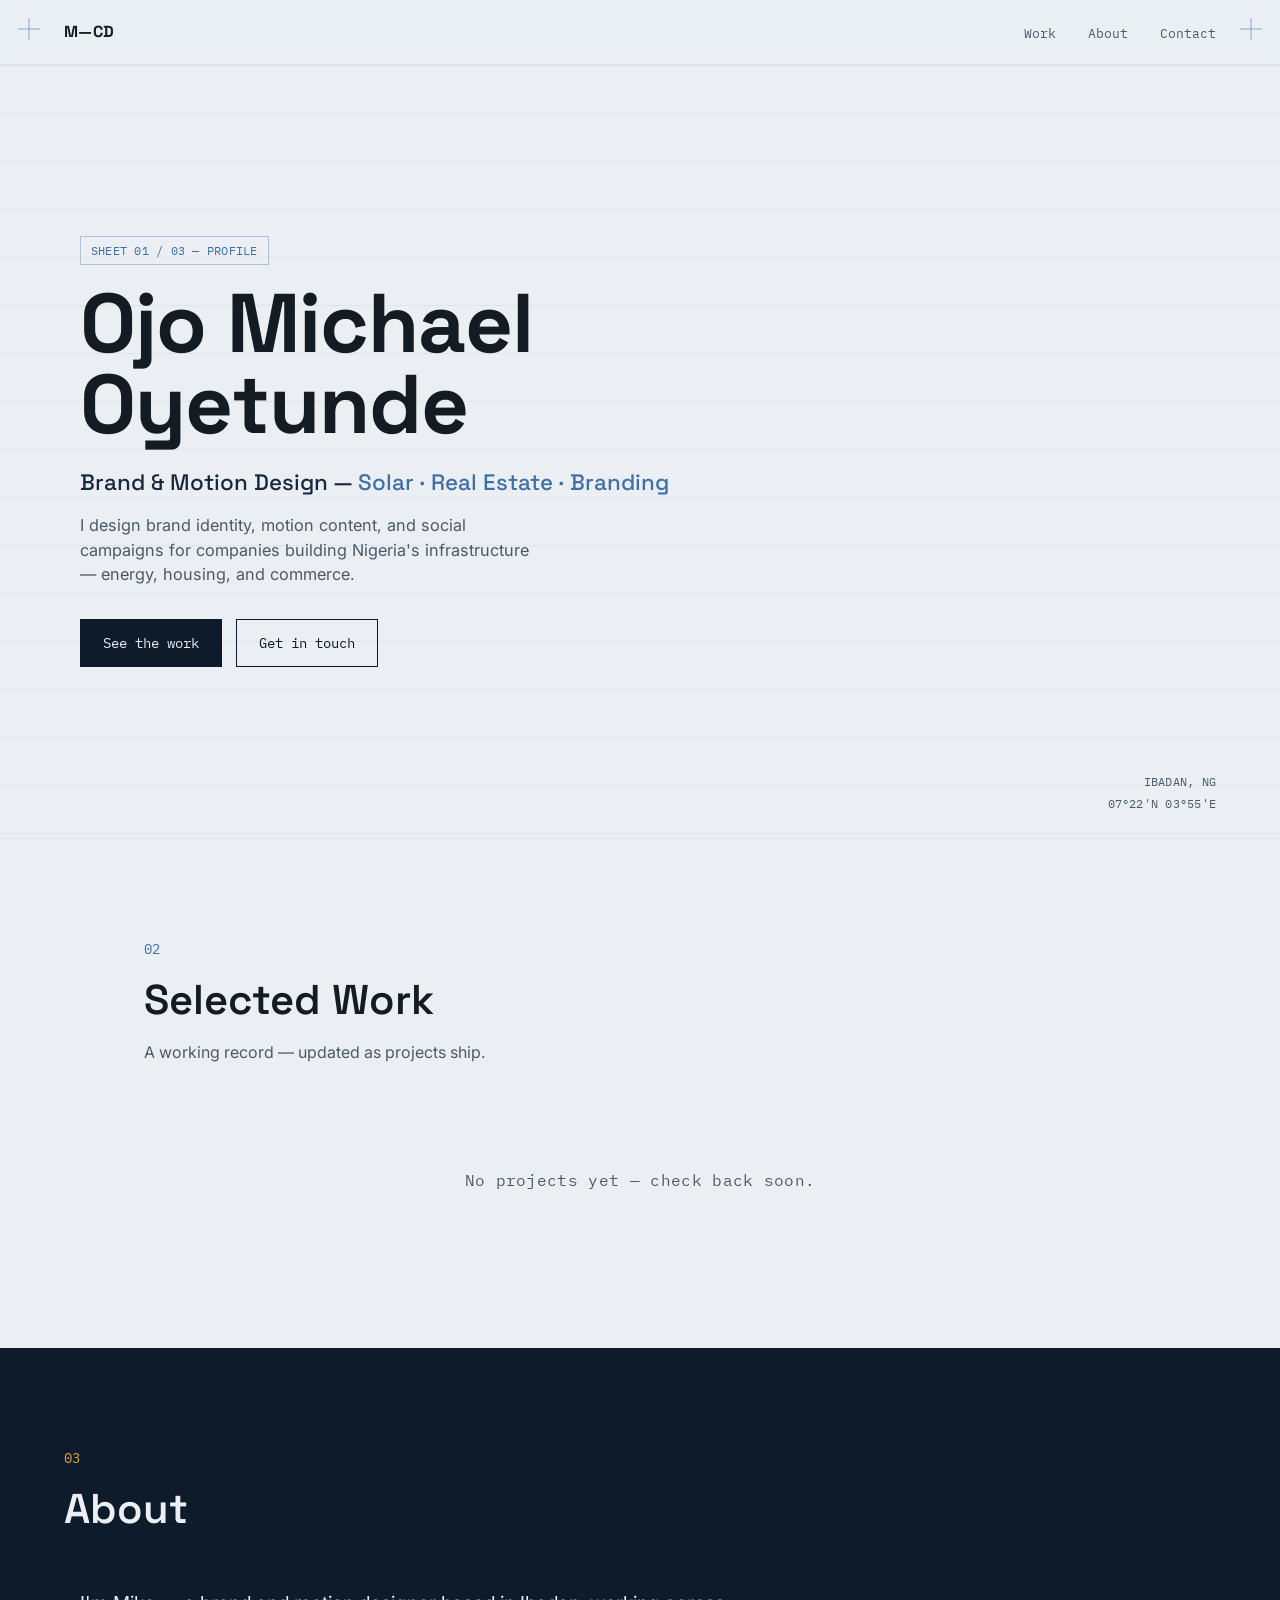
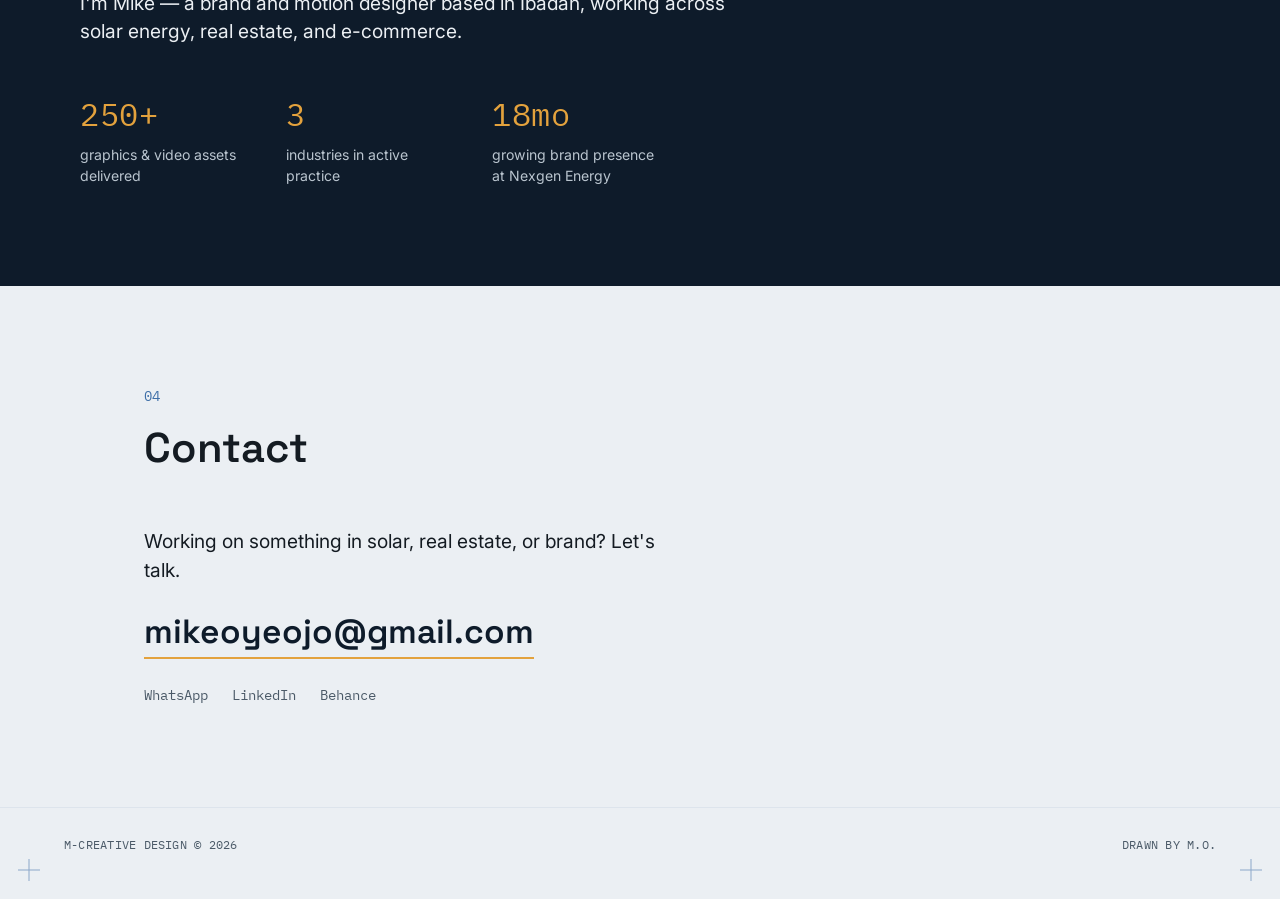
==== index.html @ 1e50124f "Add files via upload" ====
<!DOCTYPE html>
<html lang="en">
<head>
<meta charset="UTF-8">
<meta name="viewport" content="width=device-width, initial-scale=1.0">
<title>Ojo Michael Oyetunde — Brand &amp; Motion Design</title>
<meta name="description" content="Brand identity, motion design, and content strategy across solar, real estate, and e-commerce.">
<link rel="preconnect" href="https://fonts.googleapis.com">
<link rel="preconnect" href="https://fonts.gstatic.com" crossorigin>
<link href="https://fonts.googleapis.com/css2?family=Space+Grotesk:wght@400;500;600;700&family=Inter:wght@400;500;600&family=IBM+Plex+Mono:wght@400;500&display=swap" rel="stylesheet">
<link rel="stylesheet" href="styles.css">
</head>
<body>

<div class="crosshair crosshair--tl" aria-hidden="true"></div>
<div class="crosshair crosshair--tr" aria-hidden="true"></div>

<header class="topbar">
  <div class="topbar__mark">M—CD</div>
  <nav class="topbar__nav">
    <a href="#work">Work</a>
    <a href="#about">About</a>
    <a href="#contact">Contact</a>
  </nav>
</header>

<main>

  <section class="hero" id="top">
    <div class="hero__frame">
      <div class="hero__label mono">SHEET 01 / 03 — PROFILE</div>
      <h1 class="hero__title">
        Ojo Michael<br>Oyetunde
      </h1>
      <p class="hero__role">Brand &amp; Motion Design — <span id="hero-tagline">Solar · Real Estate · Branding</span></p>
      <p class="hero__desc" id="hero-about">
        I design brand identity, motion content, and social campaigns for companies
        building Nigeria's infrastructure — energy, housing, and commerce.
      </p>
      <div class="hero__actions">
        <a href="#work" class="btn btn--primary">See the work</a>
        <a href="#contact" class="btn btn--ghost">Get in touch</a>
      </div>
    </div>
    <div class="hero__coords mono" aria-hidden="true">
      <span>IBADAN, NG</span>
      <span>07°22'N 03°55'E</span>
    </div>
  </section>

  <section class="section" id="work">
    <div class="section__head">
      <span class="mono section__num">02</span>
      <h2>Selected Work</h2>
      <p class="section__sub">A working record — updated as projects ship.</p>
    </div>
    <div class="grid" id="portfolio-grid">
      <!-- populated by script.js -->
    </div>
    <p class="empty-note mono" id="empty-note" hidden>No projects yet — check back soon.</p>
  </section>

  <section class="section section--dark" id="about">
    <div class="section__head">
      <span class="mono section__num">03</span>
      <h2>About</h2>
    </div>
    <div class="about">
      <p class="about__lead" id="about-lead">
        I'm Mike — a brand and motion designer based in Ibadan, working across
        solar energy, real estate, and e-commerce.
      </p>
      <div class="about__stats">
        <div class="stat">
          <span class="stat__num mono">250+</span>
          <span class="stat__label">graphics &amp; video assets delivered</span>
        </div>
        <div class="stat">
          <span class="stat__num mono">3</span>
          <span class="stat__label">industries in active practice</span>
        </div>
        <div class="stat">
          <span class="stat__num mono">18mo</span>
          <span class="stat__label">growing brand presence at Nexgen Energy</span>
        </div>
      </div>
    </div>
  </section>

  <section class="section" id="contact">
    <div class="section__head">
      <span class="mono section__num">04</span>
      <h2>Contact</h2>
    </div>
    <div class="contact">
      <p class="contact__lead">Working on something in solar, real estate, or brand? Let's talk.</p>
      <a class="contact__email" id="contact-email" href="mailto:mikeoyeojo@gmail.com">mikeoyeojo@gmail.com</a>
      <div class="contact__links">
        <a href="https://wa.me/2348140339112" target="_blank" rel="noopener">WhatsApp</a>
        <a href="#" id="linkedin-link" target="_blank" rel="noopener">LinkedIn</a>
        <a href="#" id="behance-link" target="_blank" rel="noopener">Behance</a>
      </div>
    </div>
  </section>

</main>

<footer class="footer">
  <div class="crosshair crosshair--bl" aria-hidden="true"></div>
  <div class="crosshair crosshair--br" aria-hidden="true"></div>
  <span class="mono">M-CREATIVE DESIGN © <span id="year"></span></span>
  <span class="mono">DRAWN BY M.O.</span>
</footer>

<script src="script.js"></script>
</body>
</html>
---- styles.css ----
/* ============================================
   Tokens
   ============================================ */
:root{
  --ink:        #0E1B2A;
  --ink-2:      #16283D;
  --line:       #3E6FA8;
  --line-soft:  rgba(62,111,168,0.35);
  --paper:      #EBEFF3;
  --paper-2:    #DDE4EC;
  --text:       #141B22;
  --text-soft:  #4B5A68;
  --amber:      #E3A23D;
  --white:      #FDFEFE;

  --font-display: 'Space Grotesk', sans-serif;
  --font-body: 'Inter', sans-serif;
  --font-mono: 'IBM Plex Mono', monospace;

  --max: 1120px;
  --edge: clamp(20px, 5vw, 64px);
}

*{ box-sizing: border-box; }
html{ scroll-behavior: smooth; }
body{
  margin:0;
  background: var(--paper);
  color: var(--text);
  font-family: var(--font-body);
  line-height: 1.5;
  -webkit-font-smoothing: antialiased;
}
a{ color: inherit; }
.mono{ font-family: var(--font-mono); letter-spacing: 0.02em; }

@media (prefers-reduced-motion: reduce){
  html{ scroll-behavior: auto; }
  *{ animation-duration: 0.001ms !important; transition-duration: 0.001ms !important; }
}

/* ============================================
   Signature element: corner registration marks
   ============================================ */
.crosshair{
  position: fixed;
  width: 22px; height: 22px;
  z-index: 40;
  pointer-events: none;
  opacity: 0.55;
}
.crosshair::before, .crosshair::after{
  content:""; position:absolute; background: var(--line);
}
.crosshair::before{ top:50%; left:0; right:0; height:1px; transform: translateY(-50%); }
.crosshair::after{ left:50%; top:0; bottom:0; width:1px; transform: translateX(-50%); }
.crosshair--tl{ top:18px; left:18px; }
.crosshair--tr{ top:18px; right:18px; }
.crosshair--bl{ position:absolute; bottom:18px; left:18px; }
.crosshair--br{ position:absolute; bottom:18px; right:18px; }

/* ============================================
   Topbar
   ============================================ */
.topbar{
  position: sticky; top:0; z-index: 30;
  display:flex; align-items:center; justify-content:space-between;
  padding: 20px var(--edge);
  background: rgba(235,239,243,0.86);
  backdrop-filter: blur(8px);
  border-bottom: 1px solid var(--paper-2);
}
.topbar__mark{
  font-family: var(--font-display); font-weight:700; letter-spacing: 0.02em;
}
.topbar__nav a{
  font-family: var(--font-mono); font-size: 0.82rem; text-decoration:none;
  margin-left: 28px; color: var(--text-soft);
  border-bottom: 1px solid transparent;
  transition: color .15s ease, border-color .15s ease;
}
.topbar__nav a:hover{ color: var(--ink); border-color: var(--line); }
.topbar__nav a:focus-visible, a:focus-visible{ outline: 2px solid var(--line); outline-offset: 3px; }

/* ============================================
   Hero
   ============================================ */
.hero{
  position: relative;
  min-height: 86vh;
  display:flex; flex-direction:column; justify-content:center;
  padding: 0 var(--edge);
  background:
    linear-gradient(var(--paper-2) 1px, transparent 1px) 0 0/100% 48px,
    var(--paper);
  border-bottom: 1px solid var(--paper-2);
}
.hero__frame{ max-width: var(--max); margin: 0 auto; width:100%; }
.hero__label{
  font-size: 0.78rem; color: var(--line); margin-bottom: 18px;
  display:inline-block; padding: 4px 10px; border: 1px solid var(--line-soft);
}
.hero__title{
  font-family: var(--font-display);
  font-weight: 700;
  font-size: clamp(2.6rem, 7vw, 5.2rem);
  line-height: 0.98;
  margin: 0 0 20px;
  letter-spacing: -0.01em;
}
.hero__role{
  font-family: var(--font-display); font-weight:500;
  font-size: clamp(1.05rem, 2.4vw, 1.4rem);
  color: var(--ink-2); margin: 0 0 14px;
}
.hero__role span{ color: var(--line); }
.hero__desc{
  max-width: 46ch; color: var(--text-soft); font-size: 1.02rem; margin: 0 0 32px;
}
.hero__actions{ display:flex; gap: 14px; flex-wrap: wrap; }
.btn{
  font-family: var(--font-mono); font-size: 0.85rem;
  text-decoration:none; padding: 13px 22px;
  border: 1px solid var(--ink); display:inline-block;
  transition: transform .15s ease, background .15s ease, color .15s ease;
}
.btn--primary{ background: var(--ink); color: var(--paper); }
.btn--primary:hover{ transform: translate(-2px,-2px); background: var(--ink-2); }
.btn--ghost{ background: transparent; color: var(--ink); }
.btn--ghost:hover{ transform: translate(-2px,-2px); background: var(--white); }

.hero__coords{
  position:absolute; right: var(--edge); bottom: 26px;
  display:flex; flex-direction:column; align-items:flex-end; gap:4px;
  font-size: 0.72rem; color: var(--text-soft);
}

/* ============================================
   Sections
   ============================================ */
.section{ padding: 100px var(--edge); max-width: var(--max); margin: 0 auto; }
.section--dark{
  max-width: none; background: var(--ink); color: var(--paper);
  padding-left: var(--edge); padding-right: var(--edge);
}
.section--dark .section__inner, .section--dark > .about{ max-width: var(--max); margin:0 auto; }
.section__head{ margin-bottom: 48px; position: relative; }
.section__num{
  display:block; color: var(--line); font-size: 0.85rem; margin-bottom: 10px;
}
.section--dark .section__num{ color: var(--amber); }
.section__head h2{
  font-family: var(--font-display); font-size: clamp(1.8rem, 4vw, 2.6rem);
  margin: 0 0 8px; font-weight: 600;
}
.section__sub{ color: var(--text-soft); margin:0; }

/* Portfolio grid */
.grid{
  display:grid; grid-template-columns: repeat(auto-fill, minmax(300px, 1fr));
  gap: 28px;
}
.card{
  background: var(--white);
  border: 1px solid var(--paper-2);
  position: relative;
  overflow: hidden;
  display:flex; flex-direction:column;
  transition: transform .18s ease, box-shadow .18s ease;
}
.card:hover{ transform: translateY(-4px); box-shadow: 0 14px 30px rgba(14,27,42,0.12); }
.card__img-wrap{
  aspect-ratio: 4/3; overflow:hidden; background: var(--paper-2);
  border-bottom: 1px solid var(--paper-2);
}
.card__img-wrap img{ width:100%; height:100%; object-fit: cover; display:block; }
.card__body{ padding: 18px 20px 22px; }
.card__cat{
  font-size: 0.72rem; color: var(--line); margin-bottom: 8px; display:block;
}
.card__title{
  font-family: var(--font-display); font-weight:600; font-size: 1.12rem; margin: 0 0 8px;
}
.card__desc{ color: var(--text-soft); font-size: 0.92rem; margin: 0 0 14px; }
.card__link{
  font-family: var(--font-mono); font-size: 0.78rem; text-decoration:none;
  color: var(--ink); border-bottom: 1px solid var(--line);
}
.empty-note{ color: var(--text-soft); text-align:center; padding: 40px 0; }

/* About */
.about__lead{ font-size: 1.2rem; max-width: 56ch; margin: 0 0 44px; }
.about__stats{ display:flex; gap: 44px; flex-wrap: wrap; }
.stat{ display:flex; flex-direction:column; gap:6px; }
.stat__num{ font-size: 2rem; color: var(--amber); }
.stat__label{ color: #B9C4CE; font-size: 0.88rem; max-width: 18ch; }

/* Contact */
.contact__lead{ font-size: 1.2rem; max-width: 44ch; margin: 0 0 22px; }
.contact__email{
  font-family: var(--font-display); font-weight:600;
  font-size: clamp(1.4rem, 4vw, 2.1rem);
  text-decoration:none; color: var(--ink);
  border-bottom: 2px solid var(--amber);
  display:inline-block; margin-bottom: 26px;
}
.contact__links{ display:flex; gap: 24px; flex-wrap: wrap; }
.contact__links a{
  font-family: var(--font-mono); font-size: 0.85rem; text-decoration:none;
  color: var(--text-soft); border-bottom: 1px solid transparent;
}
.contact__links a:hover{ color: var(--ink); border-color: var(--line); }

/* Footer */
.footer{
  position: relative;
  display:flex; justify-content:space-between; align-items:center;
  padding: 28px var(--edge) 46px;
  color: var(--text-soft); font-size: 0.72rem;
  border-top: 1px solid var(--paper-2);
}

/* Reveal-on-scroll */
.reveal{ opacity:0; transform: translateY(16px); transition: opacity .5s ease, transform .5s ease; }
.reveal.is-visible{ opacity:1; transform: translateY(0); }

@media (max-width: 640px){
  .topbar__nav a{ margin-left: 16px; }
  .hero{ min-height: 78vh; }
  .hero__coords{ position: static; margin-top: 40px; align-items:flex-start; }
  .about__stats{ gap: 28px; }
  .footer{ flex-direction: column; gap: 8px; text-align:center; }
}
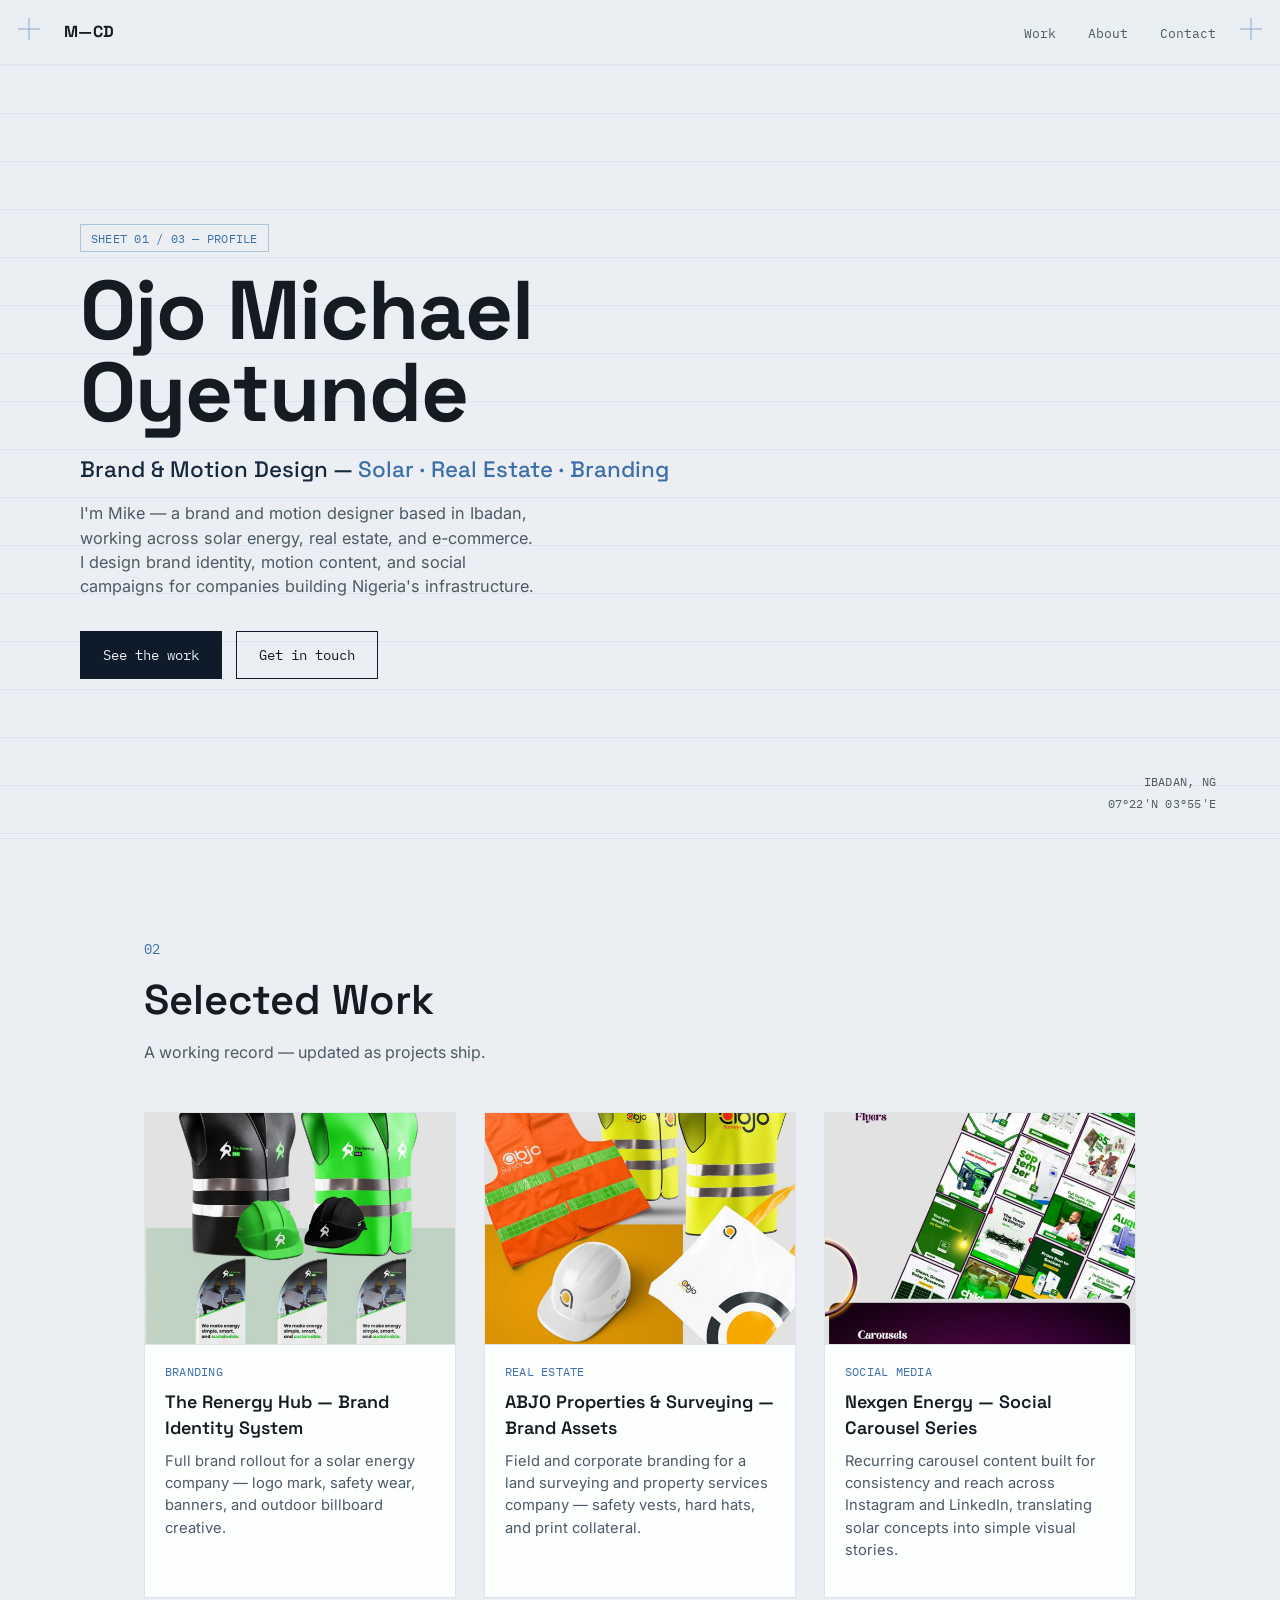
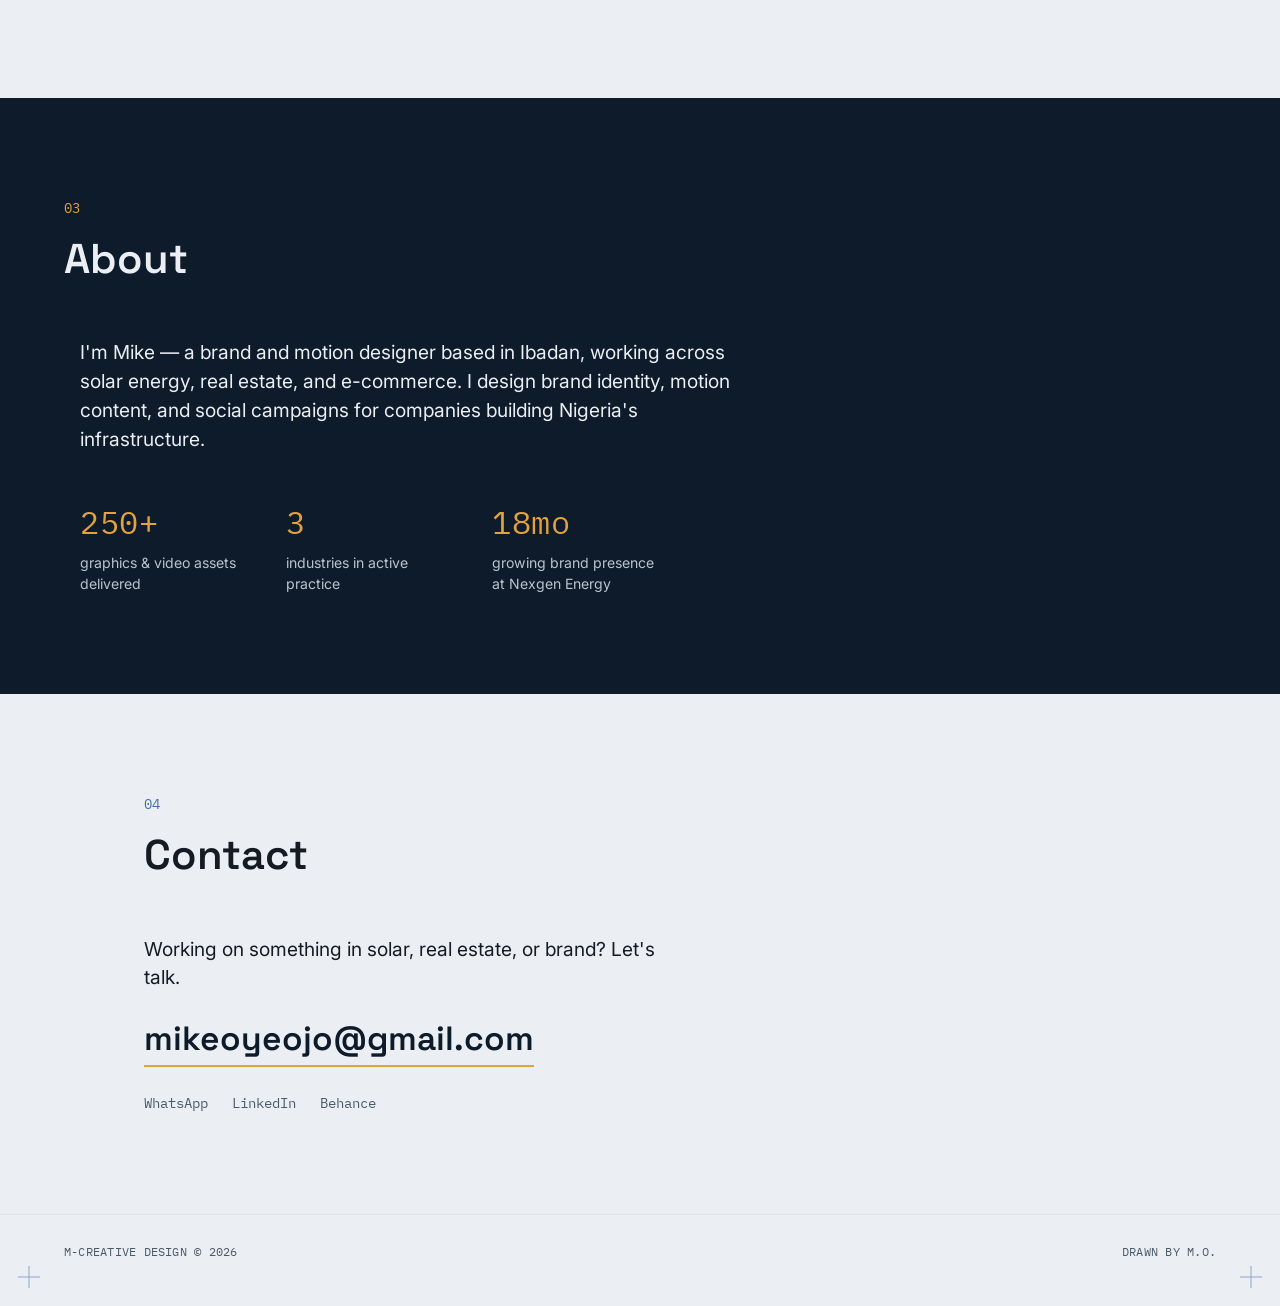
==== commit fba71ea4: "Update index.html" ====
--- a/index.html
+++ b/index.html
@@ -9,6 +9,7 @@
 <link rel="preconnect" href="https://fonts.gstatic.com" crossorigin>
 <link href="https://fonts.googleapis.com/css2?family=Space+Grotesk:wght@400;500;600;700&family=Inter:wght@400;500;600&family=IBM+Plex+Mono:wght@400;500&display=swap" rel="stylesheet">
 <link rel="stylesheet" href="styles.css">
+<script src="https://identity.netlify.com/v1/netlify-identity-widget.js"></script>
 </head>
 <body>
 
@@ -113,5 +114,13 @@
 </footer>
 
 <script src="script.js"></script>
+<script>
+  // If someone opens an invite/recovery/login link on the homepage
+  // (instead of /admin), send them into the admin panel so the
+  // password-set screen actually appears.
+  if (window.location.hash && window.location.hash.includes('_token=')) {
+    window.location.replace('/admin/' + window.location.hash);
+  }
+</script>
 </body>
 </html>
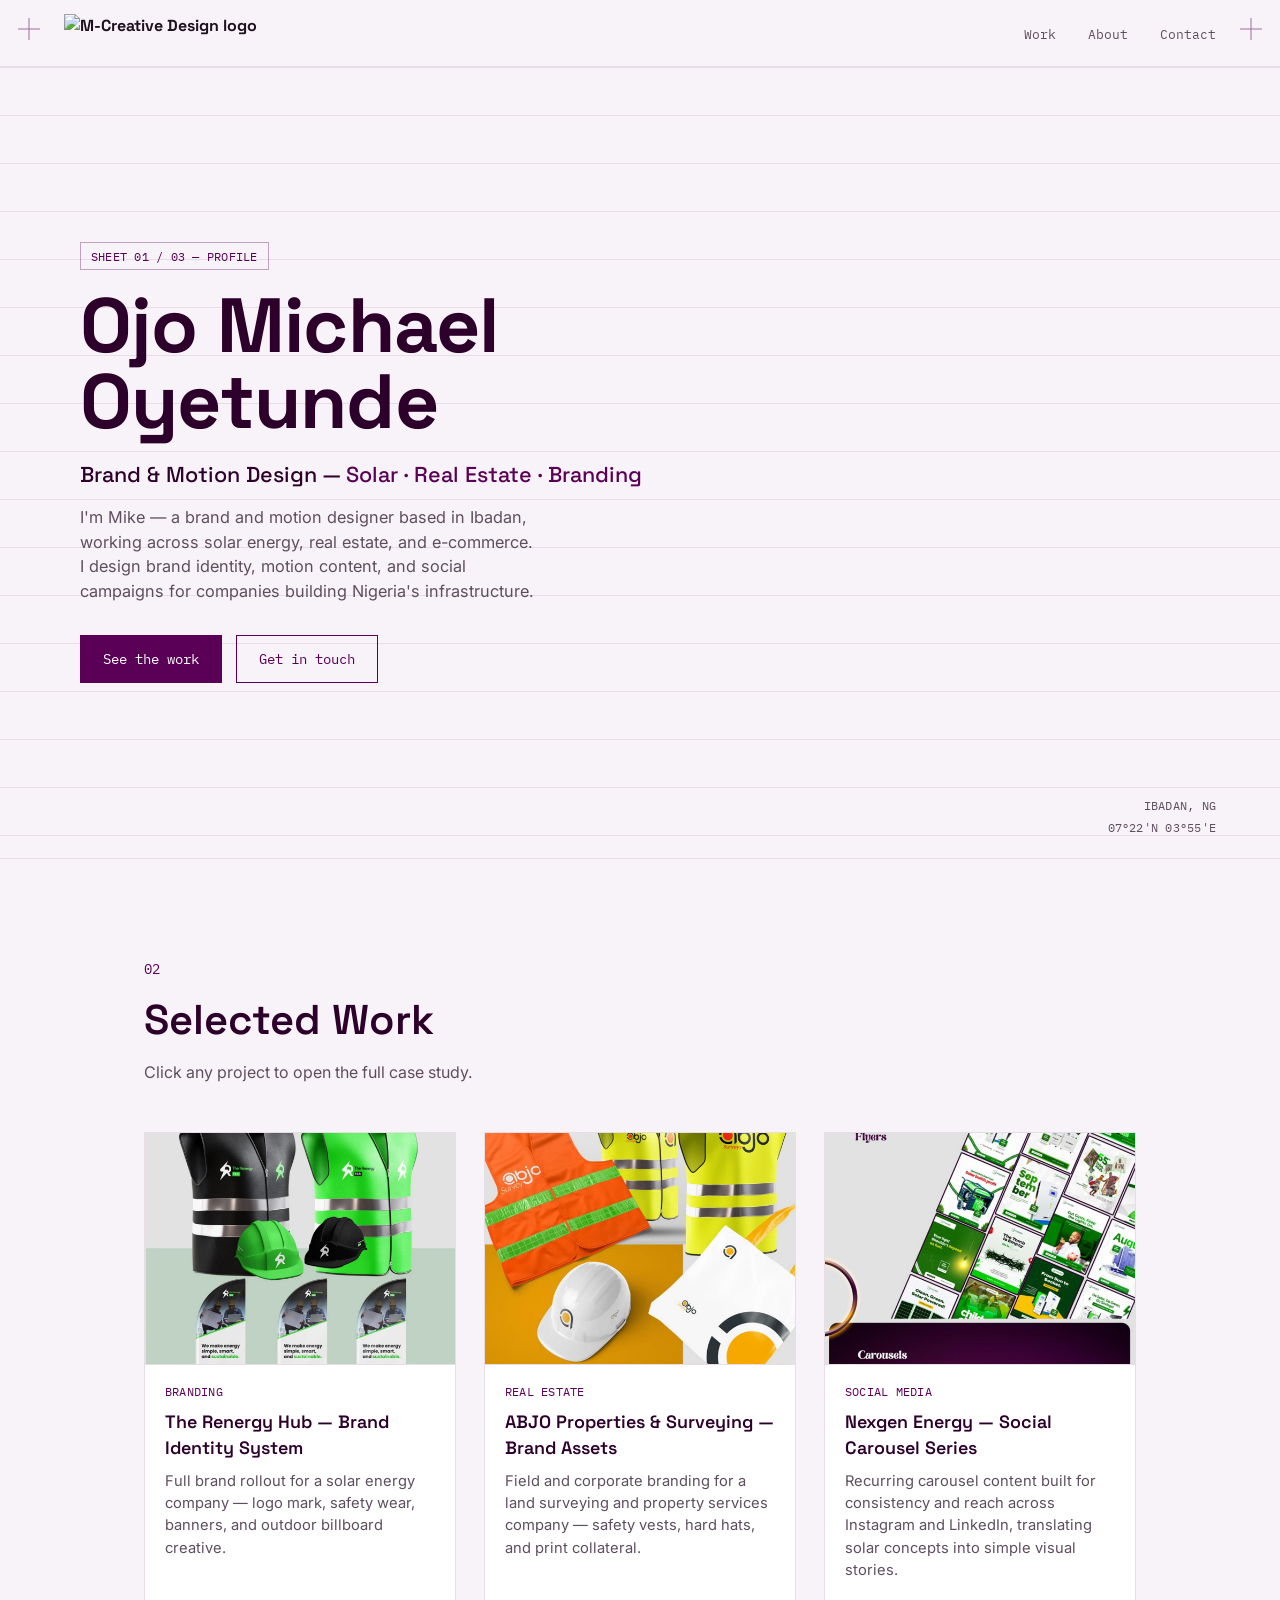
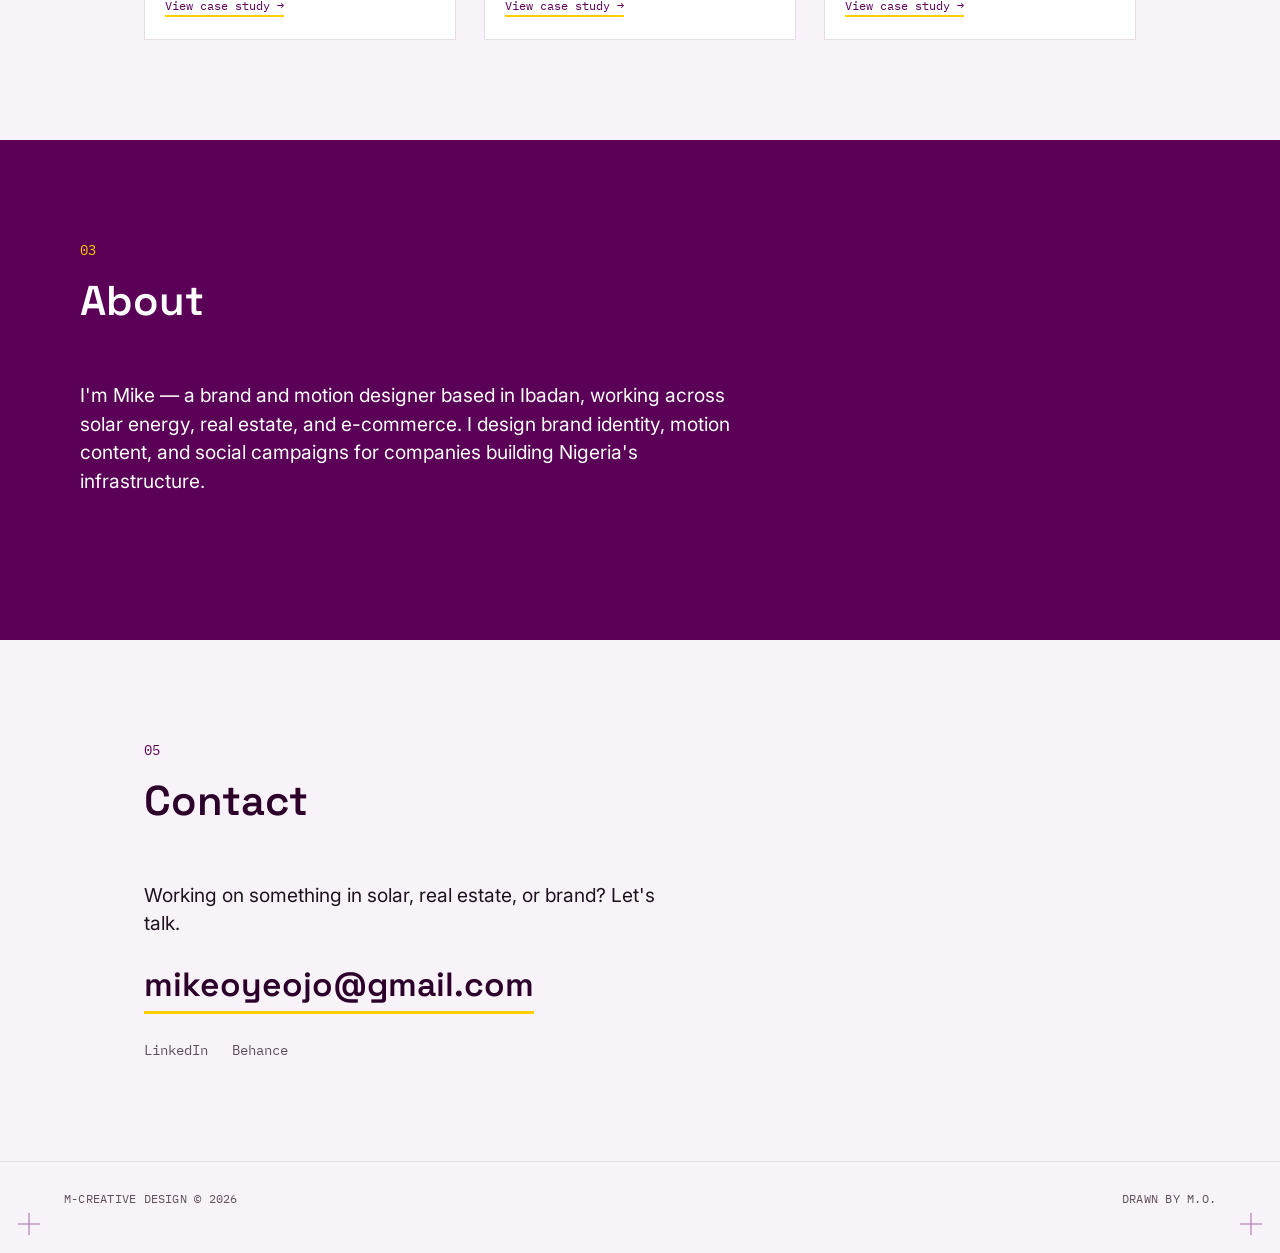
==== commit 424b1274: "Add files via upload" ====
--- a/index.html
+++ b/index.html
@@ -3,8 +3,9 @@
 <head>
 <meta charset="UTF-8">
 <meta name="viewport" content="width=device-width, initial-scale=1.0">
-<title>Ojo Michael Oyetunde — Brand &amp; Motion Design</title>
+<title id="page-title">Ojo Michael Oyetunde — Brand &amp; Motion Design</title>
 <meta name="description" content="Brand identity, motion design, and content strategy across solar, real estate, and e-commerce.">
+<link rel="icon" id="favicon-link" href="/assets/uploads/favicon.png">
 <link rel="preconnect" href="https://fonts.googleapis.com">
 <link rel="preconnect" href="https://fonts.gstatic.com" crossorigin>
 <link href="https://fonts.googleapis.com/css2?family=Space+Grotesk:wght@400;500;600;700&family=Inter:wght@400;500;600&family=IBM+Plex+Mono:wght@400;500&display=swap" rel="stylesheet">
@@ -17,11 +18,13 @@
 <div class="crosshair crosshair--tr" aria-hidden="true"></div>
 
 <header class="topbar">
-  <div class="topbar__mark">M—CD</div>
+  <a class="topbar__mark" id="site-mark" href="#top" aria-label="Home">
+    <img src="/assets/uploads/logo.png" alt="M-Creative Design logo" height="38">
+  </a>
   <nav class="topbar__nav">
-    <a href="#work">Work</a>
-    <a href="#about">About</a>
-    <a href="#contact">Contact</a>
+    <a href="#work" id="nav-work">Work</a>
+    <a href="#about" id="nav-about">About</a>
+    <a href="#contact" id="nav-contact">Contact</a>
   </nav>
 </header>
 
@@ -29,19 +32,22 @@
 
   <section class="hero" id="top">
     <div class="hero__frame">
-      <div class="hero__label mono">SHEET 01 / 03 — PROFILE</div>
-      <h1 class="hero__title">
-        Ojo Michael<br>Oyetunde
-      </h1>
-      <p class="hero__role">Brand &amp; Motion Design — <span id="hero-tagline">Solar · Real Estate · Branding</span></p>
-      <p class="hero__desc" id="hero-about">
-        I design brand identity, motion content, and social campaigns for companies
-        building Nigeria's infrastructure — energy, housing, and commerce.
-      </p>
-      <div class="hero__actions">
-        <a href="#work" class="btn btn--primary">See the work</a>
-        <a href="#contact" class="btn btn--ghost">Get in touch</a>
+      <div class="hero__text">
+        <div class="hero__label mono" id="hero-label">SHEET 01 / 03 — PROFILE</div>
+        <h1 class="hero__title" id="hero-name">Ojo Michael<br>Oyetunde</h1>
+        <p class="hero__role">Brand &amp; Motion Design — <span id="hero-tagline">Solar · Real Estate · Branding</span></p>
+        <p class="hero__desc" id="hero-about">
+          I design brand identity, motion content, and social campaigns for companies
+          building Nigeria's infrastructure — energy, housing, and commerce.
+        </p>
+        <div class="hero__actions">
+          <a href="#work" class="btn btn--primary">See the work</a>
+          <a href="#contact" class="btn btn--ghost">Get in touch</a>
+        </div>
       </div>
+      <figure class="hero__photo" id="hero-photo" hidden>
+        <img id="hero-photo-img" alt="Portrait of Mike Ojo" width="900" height="1125">
+      </figure>
     </div>
     <div class="hero__coords mono" aria-hidden="true">
       <span>IBADAN, NG</span>
@@ -52,52 +58,47 @@
   <section class="section" id="work">
     <div class="section__head">
       <span class="mono section__num">02</span>
-      <h2>Selected Work</h2>
-      <p class="section__sub">A working record — updated as projects ship.</p>
+      <h2 id="work-heading">Selected Work</h2>
+      <p class="section__sub">Click any project to open the full case study.</p>
     </div>
-    <div class="grid" id="portfolio-grid">
-      <!-- populated by script.js -->
-    </div>
+    <div class="grid" id="portfolio-grid"><!-- populated by script.js --></div>
     <p class="empty-note mono" id="empty-note" hidden>No projects yet — check back soon.</p>
+  </section>
+
+  <section class="clients" id="clients-section" hidden>
+    <p class="clients__label mono">TRUSTED BY</p>
+    <div class="clients__row" id="clients-row"></div>
   </section>
 
   <section class="section section--dark" id="about">
     <div class="section__head">
       <span class="mono section__num">03</span>
-      <h2>About</h2>
+      <h2 id="about-heading">About</h2>
     </div>
     <div class="about">
-      <p class="about__lead" id="about-lead">
-        I'm Mike — a brand and motion designer based in Ibadan, working across
-        solar energy, real estate, and e-commerce.
-      </p>
-      <div class="about__stats">
-        <div class="stat">
-          <span class="stat__num mono">250+</span>
-          <span class="stat__label">graphics &amp; video assets delivered</span>
-        </div>
-        <div class="stat">
-          <span class="stat__num mono">3</span>
-          <span class="stat__label">industries in active practice</span>
-        </div>
-        <div class="stat">
-          <span class="stat__num mono">18mo</span>
-          <span class="stat__label">growing brand presence at Nexgen Energy</span>
-        </div>
-      </div>
+      <p class="about__lead" id="about-lead"></p>
+      <div class="about__stats" id="about-stats"></div>
     </div>
+  </section>
+
+  <section class="section" id="testimonials-section" hidden>
+    <div class="section__head">
+      <span class="mono section__num">04</span>
+      <h2>What people say</h2>
+    </div>
+    <div class="testimonials" id="testimonials-grid"></div>
   </section>
 
   <section class="section" id="contact">
     <div class="section__head">
-      <span class="mono section__num">04</span>
-      <h2>Contact</h2>
+      <span class="mono section__num">05</span>
+      <h2 id="contact-heading">Contact</h2>
     </div>
     <div class="contact">
       <p class="contact__lead">Working on something in solar, real estate, or brand? Let's talk.</p>
       <a class="contact__email" id="contact-email" href="mailto:mikeoyeojo@gmail.com">mikeoyeojo@gmail.com</a>
       <div class="contact__links">
-        <a href="https://wa.me/2348140339112" target="_blank" rel="noopener">WhatsApp</a>
+        <a href="https://wa.me/2348140339112" id="whatsapp-link" target="_blank" rel="noopener">WhatsApp</a>
         <a href="#" id="linkedin-link" target="_blank" rel="noopener">LinkedIn</a>
         <a href="#" id="behance-link" target="_blank" rel="noopener">Behance</a>
       </div>
@@ -109,15 +110,30 @@
 <footer class="footer">
   <div class="crosshair crosshair--bl" aria-hidden="true"></div>
   <div class="crosshair crosshair--br" aria-hidden="true"></div>
-  <span class="mono">M-CREATIVE DESIGN © <span id="year"></span></span>
-  <span class="mono">DRAWN BY M.O.</span>
+  <span class="mono"><span id="footer-name">M-CREATIVE DESIGN</span> © <span id="year"></span></span>
+  <span class="mono" id="footer-note">DRAWN BY M.O.</span>
 </footer>
+
+<!-- Case study popup -->
+<div class="cs" id="cs" hidden>
+  <div class="cs__scrim" data-close></div>
+  <div class="cs__panel" id="cs-panel" role="dialog" aria-modal="true" aria-labelledby="cs-title" tabindex="-1">
+    <div class="cs__scroll" id="cs-scroll"></div>
+  </div>
+  <button class="cs__btn cs__close" type="button" data-close aria-label="Close case study">
+    <svg viewBox="0 0 24 24" width="20" height="20" aria-hidden="true"><path d="M5 5l14 14M19 5L5 19" stroke="currentColor" stroke-width="2" stroke-linecap="round" fill="none"/></svg>
+  </button>
+  <button class="cs__btn cs__nav cs__nav--prev" type="button" id="cs-prev" aria-label="Previous project">
+    <svg viewBox="0 0 24 24" width="20" height="20" aria-hidden="true"><path d="M15 5l-7 7 7 7" stroke="currentColor" stroke-width="2" stroke-linecap="round" stroke-linejoin="round" fill="none"/></svg>
+  </button>
+  <button class="cs__btn cs__nav cs__nav--next" type="button" id="cs-next" aria-label="Next project">
+    <svg viewBox="0 0 24 24" width="20" height="20" aria-hidden="true"><path d="M9 5l7 7-7 7" stroke="currentColor" stroke-width="2" stroke-linecap="round" stroke-linejoin="round" fill="none"/></svg>
+  </button>
+</div>
 
 <script src="script.js"></script>
 <script>
-  // If someone opens an invite/recovery/login link on the homepage
-  // (instead of /admin), send them into the admin panel so the
-  // password-set screen actually appears.
+  // If an invite/recovery link lands on the homepage, send it to /admin so the password screen shows.
   if (window.location.hash && window.location.hash.includes('_token=')) {
     window.location.replace('/admin/' + window.location.hash);
   }
--- a/styles.css
+++ b/styles.css
@@ -1,17 +1,17 @@
 /* ============================================
-   Tokens
+   Tokens (colours are overridden from content/design.json by script.js)
    ============================================ */
 :root{
-  --ink:        #0E1B2A;
-  --ink-2:      #16283D;
-  --line:       #3E6FA8;
-  --line-soft:  rgba(62,111,168,0.35);
-  --paper:      #EBEFF3;
-  --paper-2:    #DDE4EC;
-  --text:       #141B22;
-  --text-soft:  #4B5A68;
-  --amber:      #E3A23D;
-  --white:      #FDFEFE;
+  --paper:      #F8F3F8;
+  --paper-2:    #E7DDE7;
+  --ink:        #2D002B;
+  --brand:      #5B0057;
+  --amber:      #FFCE00;
+  --line:       #5B0057;
+  --line-soft:  rgba(91,0,87,0.35);
+  --text:       #1E1220;
+  --text-soft:  #5E4F5E;
+  --white:      #FFFFFF;
 
   --font-display: 'Space Grotesk', sans-serif;
   --font-body: 'Inter', sans-serif;
@@ -20,17 +20,18 @@
   --max: 1120px;
   --edge: clamp(20px, 5vw, 64px);
 }
+body.font-editorial{ --font-display: 'Fraunces', Georgia, serif; }
+body.font-studio{ --font-display: 'Manrope', sans-serif; --font-body: 'Manrope', sans-serif; }
 
 *{ box-sizing: border-box; }
 html{ scroll-behavior: smooth; }
 body{
-  margin:0;
-  background: var(--paper);
-  color: var(--text);
-  font-family: var(--font-body);
-  line-height: 1.5;
+  margin:0; background: var(--paper); color: var(--text);
+  font-family: var(--font-body); line-height: 1.5;
   -webkit-font-smoothing: antialiased;
 }
+body.cs-open{ overflow: hidden; }
+img{ max-width: 100%; }
 a{ color: inherit; }
 .mono{ font-family: var(--font-mono); letter-spacing: 0.02em; }
 
@@ -39,19 +40,9 @@
   *{ animation-duration: 0.001ms !important; transition-duration: 0.001ms !important; }
 }
 
-/* ============================================
-   Signature element: corner registration marks
-   ============================================ */
-.crosshair{
-  position: fixed;
-  width: 22px; height: 22px;
-  z-index: 40;
-  pointer-events: none;
-  opacity: 0.55;
-}
-.crosshair::before, .crosshair::after{
-  content:""; position:absolute; background: var(--line);
-}
+/* Signature: corner registration marks */
+.crosshair{ position: fixed; width: 22px; height: 22px; z-index: 40; pointer-events: none; opacity: 0.55; }
+.crosshair::before, .crosshair::after{ content:""; position:absolute; background: var(--line); }
 .crosshair::before{ top:50%; left:0; right:0; height:1px; transform: translateY(-50%); }
 .crosshair::after{ left:50%; top:0; bottom:0; width:1px; transform: translateX(-50%); }
 .crosshair--tl{ top:18px; left:18px; }
@@ -59,175 +50,228 @@
 .crosshair--bl{ position:absolute; bottom:18px; left:18px; }
 .crosshair--br{ position:absolute; bottom:18px; right:18px; }
 
-/* ============================================
-   Topbar
-   ============================================ */
+/* Topbar */
 .topbar{
   position: sticky; top:0; z-index: 30;
   display:flex; align-items:center; justify-content:space-between;
-  padding: 20px var(--edge);
-  background: rgba(235,239,243,0.86);
+  padding: 14px var(--edge);
+  background: var(--paper-glass, rgba(248,243,248,0.9));
   backdrop-filter: blur(8px);
   border-bottom: 1px solid var(--paper-2);
 }
-.topbar__mark{
-  font-family: var(--font-display); font-weight:700; letter-spacing: 0.02em;
-}
+.topbar__mark{ display:inline-flex; align-items:center; text-decoration:none; font-family: var(--font-display); font-weight:700; }
+.topbar__mark img{ height: 38px; width:auto; display:block; }
 .topbar__nav a{
   font-family: var(--font-mono); font-size: 0.82rem; text-decoration:none;
   margin-left: 28px; color: var(--text-soft);
-  border-bottom: 1px solid transparent;
+  border-bottom: 2px solid transparent; padding-bottom: 2px;
   transition: color .15s ease, border-color .15s ease;
 }
-.topbar__nav a:hover{ color: var(--ink); border-color: var(--line); }
-.topbar__nav a:focus-visible, a:focus-visible{ outline: 2px solid var(--line); outline-offset: 3px; }
-
-/* ============================================
-   Hero
-   ============================================ */
+.topbar__nav a:hover{ color: var(--ink); border-color: var(--amber); }
+a:focus-visible, button:focus-visible{ outline: 3px solid var(--amber); outline-offset: 3px; }
+
+/* Hero */
 .hero{
-  position: relative;
-  min-height: 86vh;
+  position: relative; min-height: 88vh;
   display:flex; flex-direction:column; justify-content:center;
-  padding: 0 var(--edge);
-  background:
-    linear-gradient(var(--paper-2) 1px, transparent 1px) 0 0/100% 48px,
-    var(--paper);
+  padding: 56px var(--edge);
+  background: linear-gradient(var(--paper-2) 1px, transparent 1px) 0 0/100% 48px, var(--paper);
   border-bottom: 1px solid var(--paper-2);
-}
-.hero__frame{ max-width: var(--max); margin: 0 auto; width:100%; }
-.hero__label{
-  font-size: 0.78rem; color: var(--line); margin-bottom: 18px;
-  display:inline-block; padding: 4px 10px; border: 1px solid var(--line-soft);
-}
+  overflow-x: clip;
+}
+.hero__frame{
+  display:grid; grid-template-columns: 1.15fr 0.85fr;
+  gap: clamp(32px, 6vw, 80px); align-items:center;
+  max-width: var(--max); margin: 0 auto; width:100%;
+}
+.hero__label{ font-size: 0.78rem; color: var(--line); margin-bottom: 18px; display:inline-block; padding: 4px 10px; border: 1px solid var(--line-soft); }
 .hero__title{
-  font-family: var(--font-display);
-  font-weight: 700;
-  font-size: clamp(2.6rem, 7vw, 5.2rem);
-  line-height: 0.98;
-  margin: 0 0 20px;
-  letter-spacing: -0.01em;
-}
-.hero__role{
-  font-family: var(--font-display); font-weight:500;
-  font-size: clamp(1.05rem, 2.4vw, 1.4rem);
-  color: var(--ink-2); margin: 0 0 14px;
-}
-.hero__role span{ color: var(--line); }
-.hero__desc{
-  max-width: 46ch; color: var(--text-soft); font-size: 1.02rem; margin: 0 0 32px;
-}
+  font-family: var(--font-display); font-weight: 700; color: var(--ink);
+  font-size: clamp(2.5rem, 6.4vw, 4.8rem); line-height: 0.98; margin: 0 0 20px; letter-spacing: -0.01em;
+}
+.hero__role{ font-family: var(--font-display); font-weight:500; font-size: clamp(1.05rem, 2.2vw, 1.35rem); color: var(--ink); margin: 0 0 14px; }
+.hero__role span{ color: var(--brand); }
+.hero__desc{ max-width: 46ch; color: var(--text-soft); font-size: 1.02rem; margin: 0 0 32px; }
 .hero__actions{ display:flex; gap: 14px; flex-wrap: wrap; }
+
+.hero__photo{ margin:0; position:relative; justify-self:end; width: min(100%, 400px); }
+.hero__photo::before{ content:""; position:absolute; inset: 18px -18px -18px 18px; background: var(--amber); z-index:0; }
+.hero__photo img{
+  position:relative; z-index:1; display:block; width:100%; height:auto;
+  aspect-ratio: 4/5; object-fit: cover; object-position: 50% 18%;
+  background: var(--ink); border: 1px solid var(--ink);
+}
+.hero__photo[hidden]{ display:none; }
+.hero__frame.no-photo{ grid-template-columns: 1fr; }
+.hero__coords{ position:absolute; right: var(--edge); bottom: 22px; display:flex; flex-direction:column; align-items:flex-end; gap:4px; font-size: 0.72rem; color: var(--text-soft); }
+
 .btn{
-  font-family: var(--font-mono); font-size: 0.85rem;
-  text-decoration:none; padding: 13px 22px;
-  border: 1px solid var(--ink); display:inline-block;
+  font-family: var(--font-mono); font-size: 0.85rem; text-decoration:none; padding: 13px 22px;
+  border: 1px solid var(--brand); display:inline-block; cursor:pointer;
   transition: transform .15s ease, background .15s ease, color .15s ease;
 }
-.btn--primary{ background: var(--ink); color: var(--paper); }
-.btn--primary:hover{ transform: translate(-2px,-2px); background: var(--ink-2); }
-.btn--ghost{ background: transparent; color: var(--ink); }
-.btn--ghost:hover{ transform: translate(-2px,-2px); background: var(--white); }
-
-.hero__coords{
-  position:absolute; right: var(--edge); bottom: 26px;
-  display:flex; flex-direction:column; align-items:flex-end; gap:4px;
-  font-size: 0.72rem; color: var(--text-soft);
-}
-
-/* ============================================
-   Sections
-   ============================================ */
+.btn--primary{ background: var(--brand); color: #fff; }
+.btn--primary:hover{ transform: translate(-2px,-2px); background: var(--ink); border-color: var(--ink); box-shadow: 3px 3px 0 var(--amber); }
+.btn--ghost{ background: transparent; color: var(--brand); }
+.btn--ghost:hover{ transform: translate(-2px,-2px); background: var(--white); box-shadow: 3px 3px 0 var(--amber); }
+
+/* Sections */
 .section{ padding: 100px var(--edge); max-width: var(--max); margin: 0 auto; }
-.section--dark{
-  max-width: none; background: var(--ink); color: var(--paper);
-  padding-left: var(--edge); padding-right: var(--edge);
-}
-.section--dark .section__inner, .section--dark > .about{ max-width: var(--max); margin:0 auto; }
-.section__head{ margin-bottom: 48px; position: relative; }
-.section__num{
-  display:block; color: var(--line); font-size: 0.85rem; margin-bottom: 10px;
-}
+.section--dark{ max-width: none; background: var(--brand); color: #fff; }
+.section--dark > .section__head, .section--dark > .about{ max-width: var(--max); margin-left:auto; margin-right:auto; }
+.section__head{ margin-bottom: 48px; }
+.section__num{ display:block; color: var(--line); font-size: 0.85rem; margin-bottom: 10px; }
 .section--dark .section__num{ color: var(--amber); }
-.section__head h2{
-  font-family: var(--font-display); font-size: clamp(1.8rem, 4vw, 2.6rem);
-  margin: 0 0 8px; font-weight: 600;
-}
+.section__head h2{ font-family: var(--font-display); font-size: clamp(1.8rem, 4vw, 2.6rem); margin: 0 0 8px; font-weight: 600; color: var(--ink); }
+.section--dark .section__head h2{ color:#fff; }
 .section__sub{ color: var(--text-soft); margin:0; }
 
-/* Portfolio grid */
-.grid{
-  display:grid; grid-template-columns: repeat(auto-fill, minmax(300px, 1fr));
-  gap: 28px;
-}
+/* Portfolio cards */
+.grid{ display:grid; grid-template-columns: repeat(auto-fill, minmax(300px, 1fr)); gap: 28px; }
 .card{
-  background: var(--white);
-  border: 1px solid var(--paper-2);
-  position: relative;
-  overflow: hidden;
-  display:flex; flex-direction:column;
-  transition: transform .18s ease, box-shadow .18s ease;
-}
-.card:hover{ transform: translateY(-4px); box-shadow: 0 14px 30px rgba(14,27,42,0.12); }
-.card__img-wrap{
-  aspect-ratio: 4/3; overflow:hidden; background: var(--paper-2);
-  border-bottom: 1px solid var(--paper-2);
-}
-.card__img-wrap img{ width:100%; height:100%; object-fit: cover; display:block; }
-.card__body{ padding: 18px 20px 22px; }
-.card__cat{
-  font-size: 0.72rem; color: var(--line); margin-bottom: 8px; display:block;
-}
-.card__title{
-  font-family: var(--font-display); font-weight:600; font-size: 1.12rem; margin: 0 0 8px;
-}
-.card__desc{ color: var(--text-soft); font-size: 0.92rem; margin: 0 0 14px; }
-.card__link{
-  font-family: var(--font-mono); font-size: 0.78rem; text-decoration:none;
-  color: var(--ink); border-bottom: 1px solid var(--line);
-}
+  background: var(--white); border: 1px solid var(--paper-2);
+  display:flex; flex-direction:column; overflow:hidden;
+  text-decoration:none; color: inherit; cursor:pointer;
+  transition: transform .18s ease, box-shadow .18s ease, border-color .18s ease;
+}
+.card:hover{ transform: translateY(-4px); box-shadow: 0 14px 30px rgba(45,0,43,0.14); border-color: var(--brand); }
+.card__img-wrap{ aspect-ratio: 4/3; overflow:hidden; background: var(--paper-2); border-bottom: 1px solid var(--paper-2); }
+.card__img-wrap img{ width:100%; height:100%; object-fit: cover; display:block; transition: transform .5s ease; }
+.card:hover .card__img-wrap img{ transform: scale(1.05); }
+.card__body{ padding: 18px 20px 22px; display:flex; flex-direction:column; flex:1; }
+.card__cat{ font-size: 0.72rem; color: var(--line); margin-bottom: 8px; display:block; }
+.card__title{ font-family: var(--font-display); font-weight:600; font-size: 1.12rem; margin: 0 0 8px; color: var(--ink); }
+.card__desc{ color: var(--text-soft); font-size: 0.92rem; margin: 0 0 16px; }
+.card__more{ margin-top:auto; font-family: var(--font-mono); font-size: 0.76rem; color: var(--brand); align-self:flex-start; border-bottom: 2px solid var(--amber); }
 .empty-note{ color: var(--text-soft); text-align:center; padding: 40px 0; }
+
+/* Clients */
+.clients{ padding: 10px var(--edge) 70px; max-width: var(--max); margin: 0 auto; }
+.clients__label{ font-size: 0.74rem; color: var(--text-soft); margin: 0 0 18px; }
+.clients__row{ display:flex; flex-wrap:wrap; gap: 20px 44px; align-items:center; }
+.clients__row img{ height: 34px; width:auto; opacity: .8; filter: grayscale(1); transition: filter .2s, opacity .2s; }
+.clients__row img:hover{ filter:none; opacity:1; }
 
 /* About */
 .about__lead{ font-size: 1.2rem; max-width: 56ch; margin: 0 0 44px; }
 .about__stats{ display:flex; gap: 44px; flex-wrap: wrap; }
 .stat{ display:flex; flex-direction:column; gap:6px; }
 .stat__num{ font-size: 2rem; color: var(--amber); }
-.stat__label{ color: #B9C4CE; font-size: 0.88rem; max-width: 18ch; }
+.stat__label{ color: rgba(255,255,255,0.8); font-size: 0.88rem; max-width: 18ch; }
+
+/* Testimonials */
+.testimonials{ display:grid; grid-template-columns: repeat(auto-fill, minmax(300px,1fr)); gap: 28px; }
+.testimonial{ margin:0; padding: 24px; background: var(--white); border-left: 4px solid var(--amber); }
+.testimonial__quote{ margin:0 0 14px; font-size: 1.05rem; }
+.testimonial__meta{ font-size: 0.78rem; color: var(--text-soft); }
 
 /* Contact */
 .contact__lead{ font-size: 1.2rem; max-width: 44ch; margin: 0 0 22px; }
-.contact__email{
-  font-family: var(--font-display); font-weight:600;
-  font-size: clamp(1.4rem, 4vw, 2.1rem);
-  text-decoration:none; color: var(--ink);
-  border-bottom: 2px solid var(--amber);
-  display:inline-block; margin-bottom: 26px;
-}
+.contact__email{ font-family: var(--font-display); font-weight:600; font-size: clamp(1.3rem, 4vw, 2.1rem); text-decoration:none; color: var(--ink); border-bottom: 3px solid var(--amber); display:inline-block; margin-bottom: 26px; word-break: break-all; }
 .contact__links{ display:flex; gap: 24px; flex-wrap: wrap; }
-.contact__links a{
-  font-family: var(--font-mono); font-size: 0.85rem; text-decoration:none;
-  color: var(--text-soft); border-bottom: 1px solid transparent;
-}
-.contact__links a:hover{ color: var(--ink); border-color: var(--line); }
+.contact__links a{ font-family: var(--font-mono); font-size: 0.85rem; text-decoration:none; color: var(--text-soft); border-bottom: 1px solid transparent; }
+.contact__links a:hover{ color: var(--brand); border-color: var(--brand); }
 
 /* Footer */
-.footer{
-  position: relative;
-  display:flex; justify-content:space-between; align-items:center;
-  padding: 28px var(--edge) 46px;
-  color: var(--text-soft); font-size: 0.72rem;
-  border-top: 1px solid var(--paper-2);
-}
+.footer{ position: relative; display:flex; justify-content:space-between; align-items:center; padding: 28px var(--edge) 46px; color: var(--text-soft); font-size: 0.72rem; border-top: 1px solid var(--paper-2); }
 
 /* Reveal-on-scroll */
 .reveal{ opacity:0; transform: translateY(16px); transition: opacity .5s ease, transform .5s ease; }
 .reveal.is-visible{ opacity:1; transform: translateY(0); }
 
-@media (max-width: 640px){
+/* ============================================
+   Case study popup
+   ============================================ */
+.cs{ position: fixed; inset: 0; z-index: 100; display:flex; justify-content:center; align-items:flex-start; padding-top: 3vh; }
+.cs[hidden]{ display:none; }
+.cs__scrim{ position:absolute; inset:0; background: rgba(24,0,23,0.86); animation: cs-fade .25s ease; }
+.cs__panel{
+  position:relative; width: min(1100px, 94vw); height: 97vh;
+  background: var(--white); border-radius: 14px 14px 0 0; overflow:hidden;
+  box-shadow: 0 -10px 60px rgba(0,0,0,0.45);
+  animation: cs-rise .32s cubic-bezier(.2,.8,.2,1);
+}
+.cs__panel:focus{ outline:none; }
+.cs__scroll{ height:100%; overflow-y:auto; overscroll-behavior: contain; scroll-behavior:auto; }
+@keyframes cs-fade{ from{opacity:0} to{opacity:1} }
+@keyframes cs-rise{ from{ transform: translateY(40px); opacity:0 } to{ transform:none; opacity:1 } }
+
+.cs__btn{
+  position:absolute; z-index: 5; width:44px; height:44px; border-radius:50%;
+  display:flex; align-items:center; justify-content:center;
+  background: var(--white); color: var(--ink); border: 1px solid rgba(0,0,0,0.08);
+  cursor:pointer; box-shadow: 0 4px 14px rgba(0,0,0,0.25);
+  transition: transform .15s ease, background .15s ease, color .15s ease;
+}
+.cs__btn:hover{ background: var(--amber); transform: scale(1.06); }
+.cs__close{ top: 16px; right: 16px; }
+.cs__nav{ top: 50%; transform: translateY(-50%); }
+.cs__nav:hover{ transform: translateY(-50%) scale(1.06); }
+.cs__nav--prev{ left: max(12px, calc(50% - 550px - 70px)); }
+.cs__nav--next{ right: max(12px, calc(50% - 550px - 70px)); }
+.cs__nav[hidden]{ display:none; }
+
+.csx-head{ max-width: 860px; margin: 0 auto; padding: clamp(44px, 7vw, 84px) clamp(20px, 4vw, 40px) 36px; }
+.csx-cat{ font-size: 0.78rem; color: var(--brand); display:block; margin-bottom: 12px; }
+.csx-title{ font-family: var(--font-display); font-weight: 700; color: var(--ink); font-size: clamp(1.9rem, 4.6vw, 3.1rem); line-height: 1.05; margin: 0 0 28px; letter-spacing: -0.01em; }
+.csx-meta{ display:grid; grid-template-columns: repeat(auto-fit, minmax(150px, 1fr)); gap: 18px 28px; margin: 0 0 30px; padding: 18px 0; border-top: 1px solid var(--paper-2); border-bottom: 1px solid var(--paper-2); }
+.csx-meta dt{ font-family: var(--font-mono); font-size: 0.7rem; color: var(--text-soft); margin: 0 0 4px; text-transform: uppercase; }
+.csx-meta dd{ margin:0; font-weight:500; color: var(--ink); }
+.csx-overview p{ font-size: 1.12rem; line-height: 1.65; margin: 0 0 1em; max-width: 62ch; }
+.csx-visit{ margin-top: 10px; }
+
+.csx-blocks{ padding: 0 clamp(16px, 4vw, 56px); display:flex; flex-direction:column; gap: 18px; }
+.cb img{ display:block; width:100%; height:auto; border-radius: 4px; background: var(--paper-2); }
+.cb--image, .cb--video{ margin:0; }
+.cb figcaption{ font-family: var(--font-mono); font-size: 0.72rem; color: var(--text-soft); padding-top: 8px; }
+.cb--grid{ display:grid; gap: 18px; align-items:start; }
+.cb--grid.cols-2{ grid-template-columns: repeat(2, 1fr); }
+.cb--grid.cols-3{ grid-template-columns: repeat(3, 1fr); }
+.cb--text{ max-width: 860px; width:100%; margin: 28px auto; }
+.cb--text h3{ font-family: var(--font-display); font-size: clamp(1.5rem, 3vw, 2.1rem); color: var(--ink); margin: 0 0 14px; line-height:1.1; }
+.cb--text p{ font-size: 1.05rem; line-height:1.65; margin: 0 0 1em; color: var(--text); }
+.cb--text.two-columns{ display:grid; grid-template-columns: 1fr 1.6fr; gap: 28px 48px; max-width: none; }
+.cb--text.two-columns h3{ margin:0; }
+.cb--quote{ max-width: 760px; margin: 36px auto; padding-left: 24px; border-left: 5px solid var(--amber); }
+.cb--quote blockquote{ margin:0; font-family: var(--font-display); font-size: clamp(1.3rem, 2.8vw, 1.9rem); line-height:1.3; color: var(--ink); }
+.cb--quote cite{ display:block; margin-top: 12px; font-family: var(--font-mono); font-size: 0.8rem; font-style:normal; color: var(--text-soft); }
+.cb--video{ position:relative; }
+.cb--video .ratio{ position:relative; aspect-ratio: 16/9; background:#000; border-radius:4px; overflow:hidden; }
+.cb--video iframe, .cb--video video{ position:absolute; inset:0; width:100%; height:100%; border:0; }
+.cb--spacer.small{ height: 24px; } .cb--spacer.medium{ height: 64px; } .cb--spacer.large{ height: 120px; }
+
+.csx-foot{ margin-top: 56px; padding: 48px clamp(16px, 4vw, 56px) 64px; background: var(--paper); border-top: 1px solid var(--paper-2); }
+.csx-foot h4{ font-family: var(--font-mono); font-size: 0.78rem; font-weight:500; color: var(--text-soft); margin: 0 0 18px; text-transform: uppercase; }
+.csx-more{ display:grid; grid-template-columns: repeat(auto-fill, minmax(170px,1fr)); gap: 16px; margin-bottom: 40px; }
+.csx-more a{ text-decoration:none; color: var(--ink); font-size: 0.86rem; font-weight:500; }
+.csx-more img{ display:block; width:100%; aspect-ratio: 4/3; object-fit:cover; border-radius:4px; margin-bottom: 8px; border: 1px solid var(--paper-2); transition: transform .2s ease; }
+.csx-more a:hover img{ transform: translateY(-3px); }
+.csx-cta{ background: var(--brand); color:#fff; padding: 32px; display:flex; flex-wrap:wrap; gap: 18px; justify-content:space-between; align-items:center; }
+.csx-cta p{ margin:0; font-family: var(--font-display); font-size: 1.3rem; font-weight:600; max-width: 28ch; }
+.csx-cta .btn{ background: var(--amber); color: var(--ink); border-color: var(--amber); }
+.csx-cta .btn:hover{ background:#fff; border-color:#fff; box-shadow:none; }
+
+@media (max-width: 1250px){
+  .cs__nav{ top:auto; bottom: 16px; transform:none; }
+  .cs__nav:hover{ transform: scale(1.06); }
+  .cs__nav--prev{ left: 16px; } .cs__nav--next{ right: 16px; }
+}
+@media (max-width: 820px){
+  .hero__frame{ grid-template-columns: 1fr; }
+  .hero__photo{ justify-self:start; width: min(78%, 340px); margin: 8px 18px 18px 0; }
+  .hero__photo::before{ inset: 12px -12px -12px 12px; }
+  .hero__coords{ position: static; margin-top: 40px; align-items:flex-start; }
+}
+@media (max-width: 700px){
   .topbar__nav a{ margin-left: 16px; }
-  .hero{ min-height: 78vh; }
-  .hero__coords{ position: static; margin-top: 40px; align-items:flex-start; }
+  .crosshair--tl, .crosshair--tr{ display:none; }
+  .cs{ padding-top: 0; }
+  .cs__panel{ width: 100vw; height: 100%; border-radius: 0; }
+  .cb--grid.cols-3{ grid-template-columns: repeat(2, 1fr); }
+  .cb--text.two-columns{ grid-template-columns: 1fr; }
   .about__stats{ gap: 28px; }
   .footer{ flex-direction: column; gap: 8px; text-align:center; }
 }
+@media (max-width: 480px){
+  .cb--grid.cols-2, .cb--grid.cols-3{ grid-template-columns: 1fr; }
+}
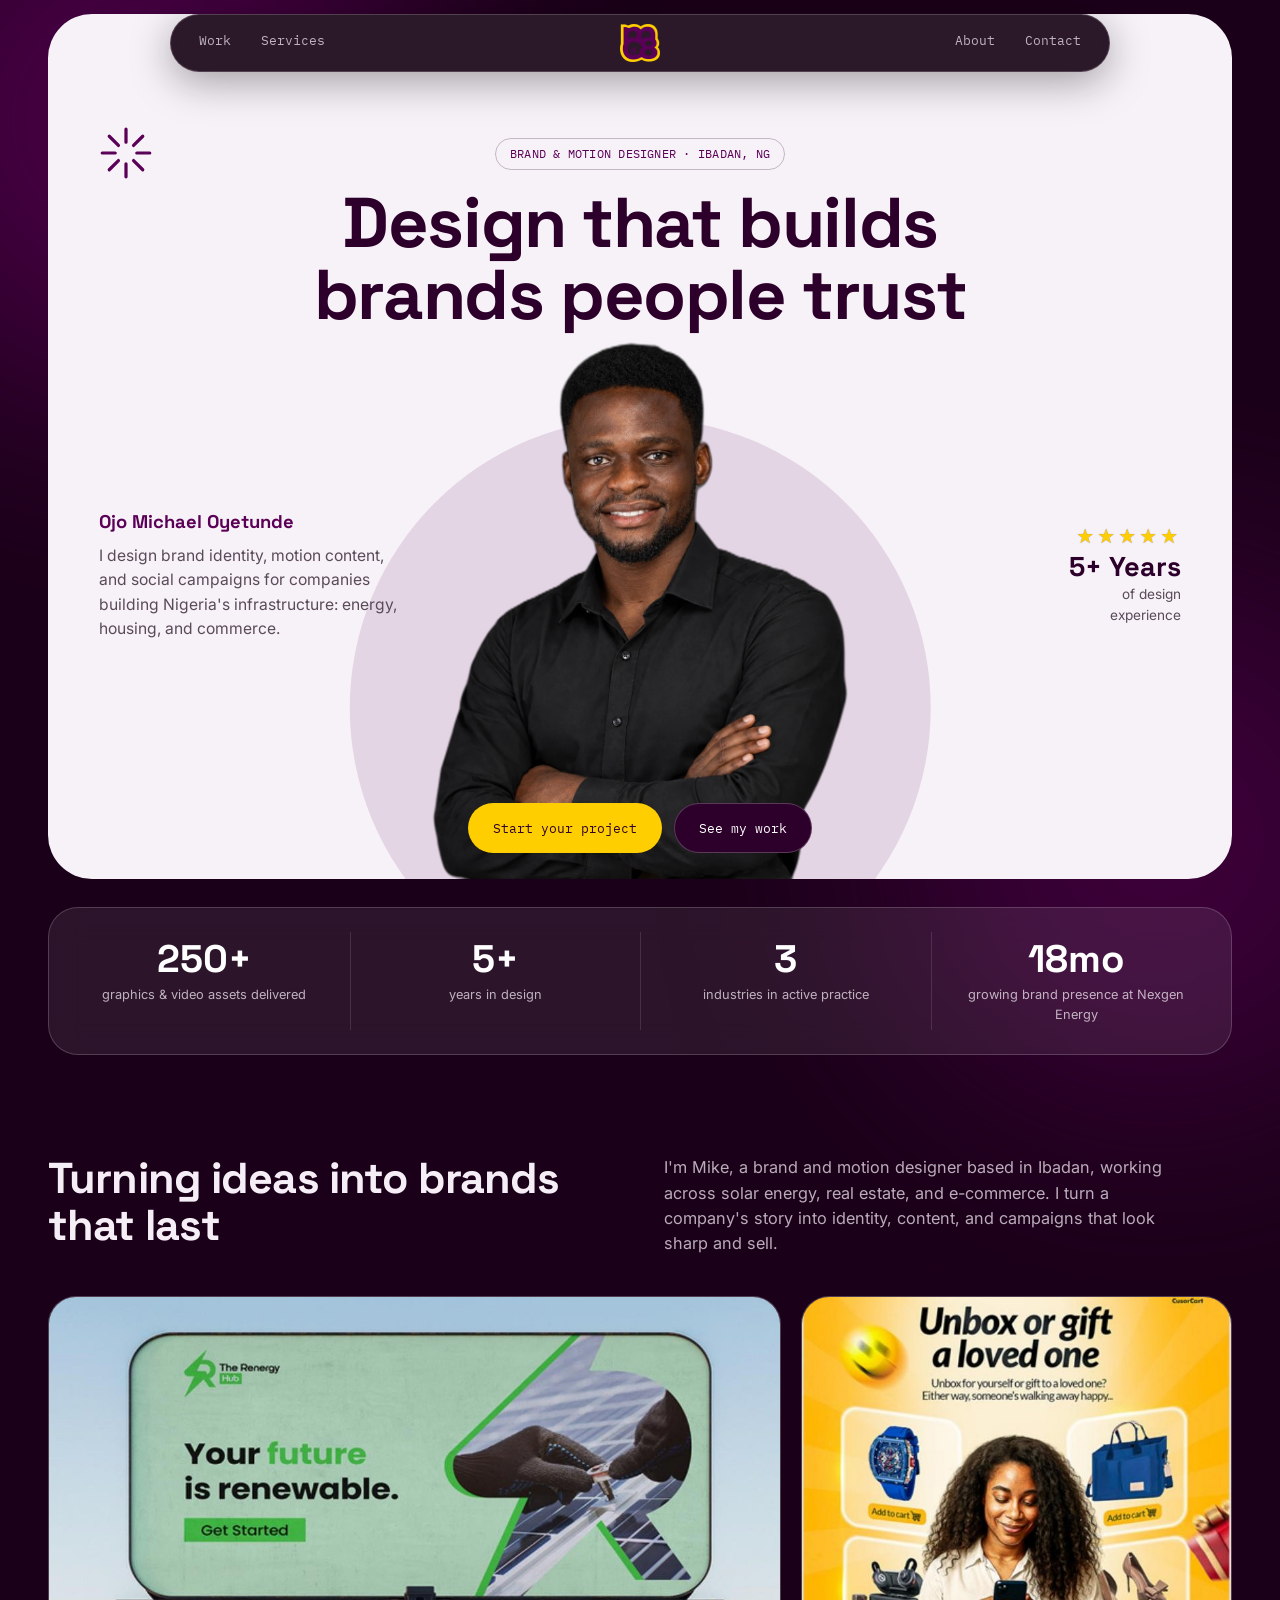
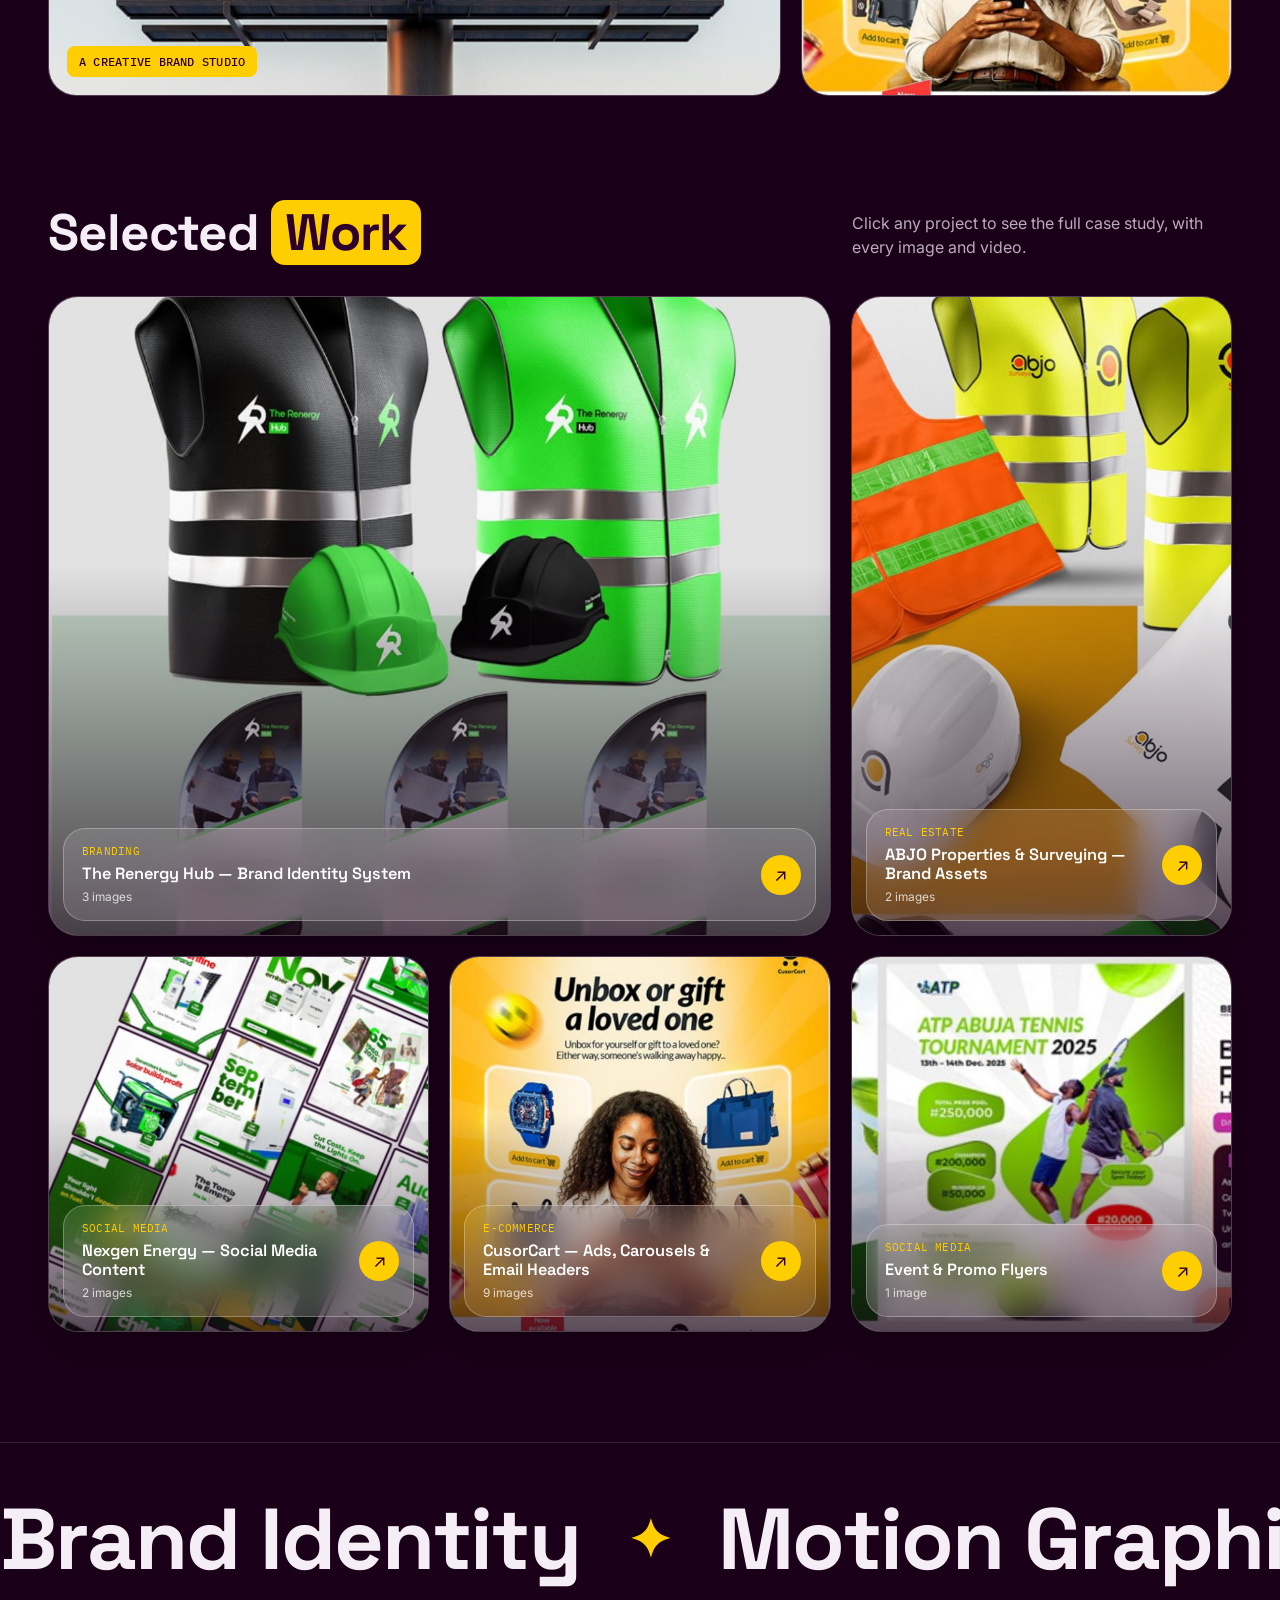
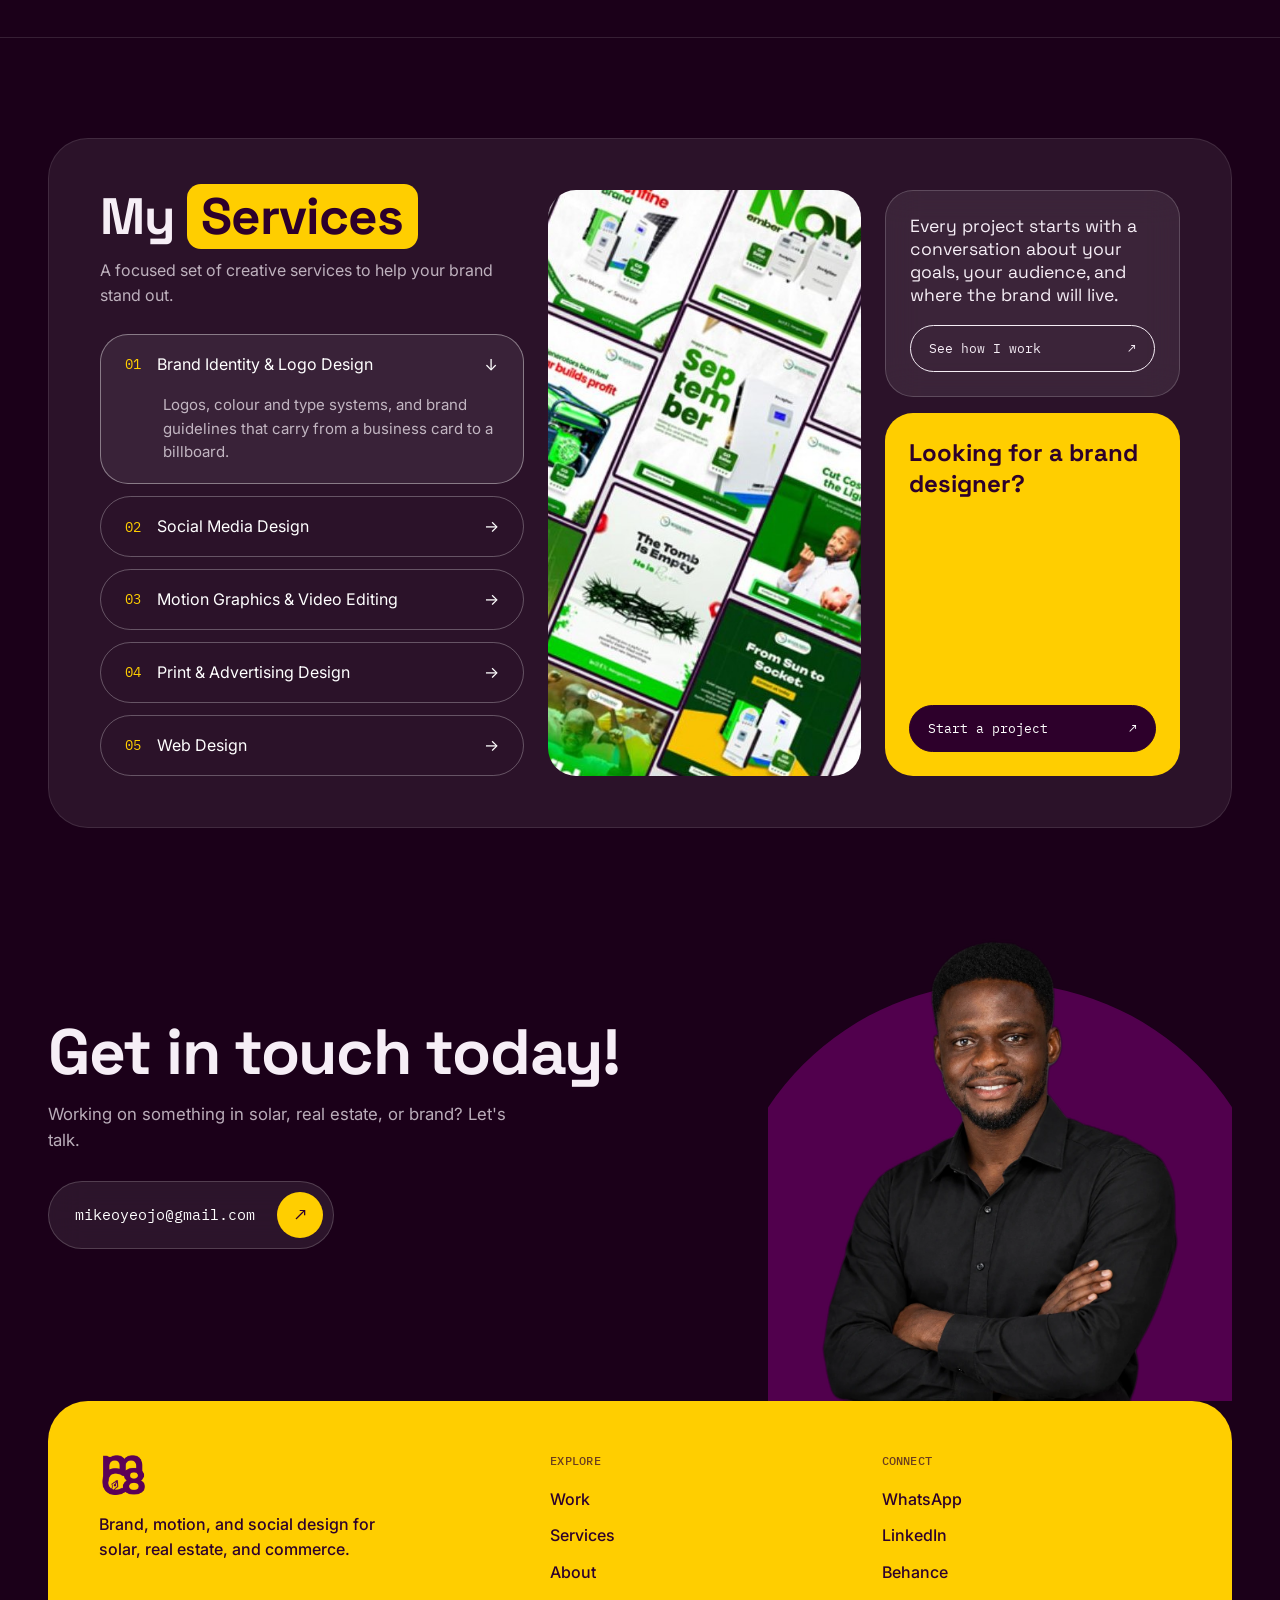
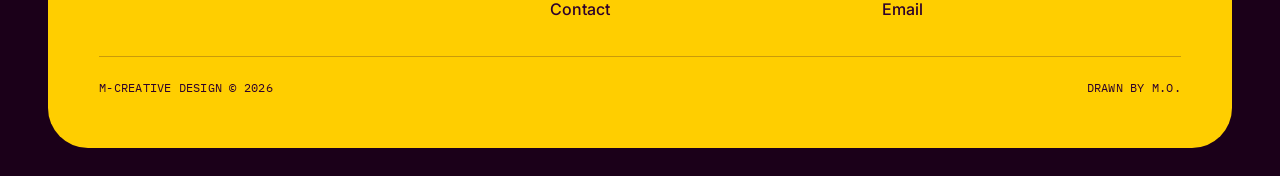
==== commit 9d360816: "Add files via upload" ====
--- a/index.html
+++ b/index.html
@@ -5,6 +5,7 @@
 <meta name="viewport" content="width=device-width, initial-scale=1.0">
 <title id="page-title">Ojo Michael Oyetunde — Brand &amp; Motion Design</title>
 <meta name="description" content="Brand identity, motion design, and content strategy across solar, real estate, and e-commerce.">
+<meta name="theme-color" content="#1B0019">
 <link rel="icon" id="favicon-link" href="/assets/uploads/favicon.png">
 <link rel="preconnect" href="https://fonts.googleapis.com">
 <link rel="preconnect" href="https://fonts.gstatic.com" crossorigin>
@@ -13,105 +14,161 @@
 <script src="https://identity.netlify.com/v1/netlify-identity-widget.js"></script>
 </head>
 <body>
-
-<div class="crosshair crosshair--tl" aria-hidden="true"></div>
-<div class="crosshair crosshair--tr" aria-hidden="true"></div>
-
-<header class="topbar">
-  <a class="topbar__mark" id="site-mark" href="#top" aria-label="Home">
-    <img src="/assets/uploads/logo.png" alt="M-Creative Design logo" height="38">
-  </a>
-  <nav class="topbar__nav">
-    <a href="#work" id="nav-work">Work</a>
-    <a href="#about" id="nav-about">About</a>
-    <a href="#contact" id="nav-contact">Contact</a>
-  </nav>
+<div class="glow glow--a" aria-hidden="true"></div>
+<div class="glow glow--b" aria-hidden="true"></div>
+
+<header class="nav" id="nav">
+  <div class="nav__pill">
+    <nav class="nav__side nav__side--left" aria-label="Main">
+      <a href="#work" data-nav="work">Work</a>
+      <a href="#services" data-nav="services">Services</a>
+    </nav>
+    <a class="nav__logo" id="site-mark" href="#top" aria-label="Home">
+      <img src="/assets/uploads/logo.png" alt="M-Creative Design logo" height="38">
+    </a>
+    <nav class="nav__side nav__side--right" aria-label="Secondary">
+      <a href="#about" data-nav="about">About</a>
+      <a href="#contact" data-nav="contact">Contact</a>
+    </nav>
+    <button class="nav__toggle" id="nav-toggle" type="button" aria-expanded="false" aria-controls="nav-menu" aria-label="Open menu">
+      <span></span><span></span>
+    </button>
+  </div>
+  <div class="nav__menu" id="nav-menu" hidden>
+    <a href="#work" data-nav="work">Work</a>
+    <a href="#services" data-nav="services">Services</a>
+    <a href="#about" data-nav="about">About</a>
+    <a href="#contact" data-nav="contact">Contact</a>
+  </div>
 </header>
 
-<main>
-
-  <section class="hero" id="top">
-    <div class="hero__frame">
-      <div class="hero__text">
-        <div class="hero__label mono" id="hero-label">SHEET 01 / 03 — PROFILE</div>
-        <h1 class="hero__title" id="hero-name">Ojo Michael<br>Oyetunde</h1>
-        <p class="hero__role">Brand &amp; Motion Design — <span id="hero-tagline">Solar · Real Estate · Branding</span></p>
-        <p class="hero__desc" id="hero-about">
-          I design brand identity, motion content, and social campaigns for companies
-          building Nigeria's infrastructure — energy, housing, and commerce.
-        </p>
-        <div class="hero__actions">
-          <a href="#work" class="btn btn--primary">See the work</a>
-          <a href="#contact" class="btn btn--ghost">Get in touch</a>
+<main id="top">
+
+  <!-- HERO -->
+  <section class="hero">
+    <div class="hero__panel">
+      <svg class="hero__burst" viewBox="0 0 100 100" aria-hidden="true"><path d="M50 6V30M50 70V94M6 50H30M70 50H94M19 19L36 36M64 64L81 81M81 19L64 36M36 64L19 81" fill="none" stroke="currentColor" stroke-width="6" stroke-linecap="round"/></svg>
+      <p class="hero__label mono" id="hero-label">BRAND &amp; MOTION DESIGNER · IBADAN, NG</p>
+      <h1 class="hero__title" id="hero-headline">Design that builds brands people trust</h1>
+      <div class="hero__row">
+        <div class="hero__left">
+          <p class="hero__hello"><span id="hero-name">Ojo Michael Oyetunde</span></p>
+          <p class="hero__intro" id="hero-intro">I design brand identity, motion content, and social campaigns for companies building Nigeria's infrastructure — energy, housing, and commerce.</p>
         </div>
-      </div>
-      <figure class="hero__photo" id="hero-photo" hidden>
-        <img id="hero-photo-img" alt="Portrait of Mike Ojo" width="900" height="1125">
+        <figure class="hero__photo" id="hero-photo">
+          <div class="hero__disc" aria-hidden="true"></div>
+          <img id="hero-photo-img" src="/assets/uploads/hero-cutout.webp" alt="Portrait of Mike Ojo" width="900" height="1125">
+        </figure>
+        <div class="hero__right">
+          <span class="hero__stars" aria-hidden="true">★★★★★</span>
+          <strong class="hero__badge-num" id="hero-badge-num">5+ Years</strong>
+          <span class="hero__badge-label" id="hero-badge-label">of design experience</span>
+        </div>
+      </div>
+      <div class="hero__cta">
+        <a class="btn btn--accent" href="#contact" id="hero-cta-1">Start your project</a>
+        <a class="btn btn--dark" href="#work" id="hero-cta-2">See my work</a>
+      </div>
+    </div>
+  </section>
+
+  <!-- STATS -->
+  <section class="stats" aria-label="Highlights">
+    <div class="stats__bar glass" id="stats-bar"></div>
+  </section>
+
+  <!-- INTRO / ABOUT -->
+  <section class="intro" id="about">
+    <div class="intro__head">
+      <h2 class="intro__title" id="intro-heading">Turning ideas into brands that last</h2>
+      <p class="intro__text" id="intro-text"></p>
+    </div>
+    <div class="intro__images">
+      <figure class="intro__wide" id="intro-wide-wrap">
+        <img id="intro-wide" alt="" loading="lazy">
+        <figcaption class="tag mono" id="intro-tag">A CREATIVE BRAND STUDIO</figcaption>
       </figure>
-    </div>
-    <div class="hero__coords mono" aria-hidden="true">
-      <span>IBADAN, NG</span>
-      <span>07°22'N 03°55'E</span>
-    </div>
-  </section>
-
-  <section class="section" id="work">
-    <div class="section__head">
-      <span class="mono section__num">02</span>
-      <h2 id="work-heading">Selected Work</h2>
-      <p class="section__sub">Click any project to open the full case study.</p>
-    </div>
-    <div class="grid" id="portfolio-grid"><!-- populated by script.js --></div>
+      <figure class="intro__tall" id="intro-tall-wrap"><img id="intro-tall" alt="" loading="lazy"></figure>
+    </div>
+  </section>
+
+  <!-- WORK -->
+  <section class="work" id="work">
+    <div class="work__head">
+      <h2 class="section-title">Selected <mark>Work</mark></h2>
+      <p class="work__sub" id="work-sub">Click any project to see the full case study, with every image and video.</p>
+    </div>
+    <div class="bento" id="portfolio-grid"></div>
     <p class="empty-note mono" id="empty-note" hidden>No projects yet — check back soon.</p>
   </section>
 
+  <!-- TICKER -->
+  <section class="ticker" aria-hidden="true">
+    <div class="ticker__track" id="ticker-track"></div>
+  </section>
+
+  <!-- SERVICES -->
+  <section class="services" id="services">
+    <div class="services__card">
+      <div class="services__main">
+        <h2 class="section-title">My <mark>Services</mark></h2>
+        <p class="services__intro" id="services-intro"></p>
+        <div class="svc-list" id="svc-list"></div>
+      </div>
+      <figure class="services__img"><img id="services-img" alt="" loading="lazy"></figure>
+      <div class="services__side">
+        <div class="side-card glass"><p id="services-note"></p><a class="side-card__link" href="#work" id="services-note-link">See how I work <span aria-hidden="true">↗</span></a></div>
+        <div class="side-card side-card--accent"><p id="services-cta-title">Looking for a brand designer?</p><a class="side-card__link" href="#contact" id="services-cta-label">Start a project <span aria-hidden="true">↗</span></a></div>
+      </div>
+    </div>
+  </section>
+
+  <!-- CLIENTS -->
   <section class="clients" id="clients-section" hidden>
     <p class="clients__label mono">TRUSTED BY</p>
     <div class="clients__row" id="clients-row"></div>
   </section>
 
-  <section class="section section--dark" id="about">
-    <div class="section__head">
-      <span class="mono section__num">03</span>
-      <h2 id="about-heading">About</h2>
-    </div>
-    <div class="about">
-      <p class="about__lead" id="about-lead"></p>
-      <div class="about__stats" id="about-stats"></div>
-    </div>
-  </section>
-
-  <section class="section" id="testimonials-section" hidden>
-    <div class="section__head">
-      <span class="mono section__num">04</span>
-      <h2>What people say</h2>
-    </div>
+  <!-- TESTIMONIALS -->
+  <section class="testimonials-wrap" id="testimonials-section" hidden>
+    <h2 class="section-title">What people <mark>say</mark></h2>
     <div class="testimonials" id="testimonials-grid"></div>
   </section>
 
-  <section class="section" id="contact">
-    <div class="section__head">
-      <span class="mono section__num">05</span>
-      <h2 id="contact-heading">Contact</h2>
-    </div>
-    <div class="contact">
-      <p class="contact__lead">Working on something in solar, real estate, or brand? Let's talk.</p>
-      <a class="contact__email" id="contact-email" href="mailto:mikeoyeojo@gmail.com">mikeoyeojo@gmail.com</a>
-      <div class="contact__links">
-        <a href="https://wa.me/2348140339112" id="whatsapp-link" target="_blank" rel="noopener">WhatsApp</a>
-        <a href="#" id="linkedin-link" target="_blank" rel="noopener">LinkedIn</a>
-        <a href="#" id="behance-link" target="_blank" rel="noopener">Behance</a>
-      </div>
-    </div>
+  <!-- CONTACT -->
+  <section class="contact" id="contact">
+    <div class="contact__text">
+      <h2 class="contact__title" id="contact-heading">Get in touch today!</h2>
+      <p class="contact__lead" id="contact-lead">Working on something in solar, real estate, or brand? Let's talk.</p>
+      <a class="contact__email glass" id="contact-email" href="mailto:mikeoyeojo@gmail.com"><span id="contact-email-text">mikeoyeojo@gmail.com</span><span class="contact__send" aria-hidden="true">↗</span></a>
+    </div>
+    <figure class="contact__photo"><div class="contact__disc" aria-hidden="true"></div><img id="contact-photo" src="/assets/uploads/hero-cutout.webp" alt="" loading="lazy"></figure>
   </section>
 
 </main>
 
-<footer class="footer">
-  <div class="crosshair crosshair--bl" aria-hidden="true"></div>
-  <div class="crosshair crosshair--br" aria-hidden="true"></div>
-  <span class="mono"><span id="footer-name">M-CREATIVE DESIGN</span> © <span id="year"></span></span>
-  <span class="mono" id="footer-note">DRAWN BY M.O.</span>
+<footer class="footer" id="footer">
+  <div class="footer__card">
+    <div class="footer__brand">
+      <img class="footer__logo" id="footer-logo" src="/assets/uploads/logo.png" alt="" height="46">
+      <p id="footer-tagline">Brand, motion, and social design for solar, real estate, and commerce.</p>
+    </div>
+    <nav class="footer__col" aria-label="Footer">
+      <h3 class="mono">EXPLORE</h3>
+      <a href="#work" data-nav="work">Work</a>
+      <a href="#services" data-nav="services">Services</a>
+      <a href="#about" data-nav="about">About</a>
+      <a href="#contact" data-nav="contact">Contact</a>
+    </nav>
+    <div class="footer__col">
+      <h3 class="mono">CONNECT</h3>
+      <a href="https://wa.me/2348140339112" id="whatsapp-link" target="_blank" rel="noopener">WhatsApp</a>
+      <a href="#" id="linkedin-link" target="_blank" rel="noopener">LinkedIn</a>
+      <a href="#" id="behance-link" target="_blank" rel="noopener">Behance</a>
+      <a href="mailto:mikeoyeojo@gmail.com" id="footer-email">Email</a>
+    </div>
+    <div class="footer__bottom mono"><span><span id="footer-name">M-CREATIVE DESIGN</span> © <span id="year"></span></span><span id="footer-note">DRAWN BY M.O.</span></div>
+  </div>
 </footer>
 
 <!-- Case study popup -->
@@ -129,6 +186,21 @@
   <button class="cs__btn cs__nav cs__nav--next" type="button" id="cs-next" aria-label="Next project">
     <svg viewBox="0 0 24 24" width="20" height="20" aria-hidden="true"><path d="M9 5l7 7-7 7" stroke="currentColor" stroke-width="2" stroke-linecap="round" stroke-linejoin="round" fill="none"/></svg>
   </button>
+
+  <!-- Image viewer inside the popup -->
+  <div class="lb" id="lb" hidden role="dialog" aria-label="Image viewer">
+    <div class="lb__scrim" data-lb-close></div>
+    <figure class="lb__fig"><img id="lb-img" alt=""><figcaption class="mono" id="lb-count"></figcaption></figure>
+    <button class="cs__btn lb__close" type="button" data-lb-close aria-label="Close image">
+      <svg viewBox="0 0 24 24" width="20" height="20" aria-hidden="true"><path d="M5 5l14 14M19 5L5 19" stroke="currentColor" stroke-width="2" stroke-linecap="round" fill="none"/></svg>
+    </button>
+    <button class="cs__btn lb__nav lb__prev" type="button" id="lb-prev" aria-label="Previous image">
+      <svg viewBox="0 0 24 24" width="20" height="20" aria-hidden="true"><path d="M15 5l-7 7 7 7" stroke="currentColor" stroke-width="2" stroke-linecap="round" stroke-linejoin="round" fill="none"/></svg>
+    </button>
+    <button class="cs__btn lb__nav lb__next" type="button" id="lb-next" aria-label="Next image">
+      <svg viewBox="0 0 24 24" width="20" height="20" aria-hidden="true"><path d="M9 5l7 7-7 7" stroke="currentColor" stroke-width="2" stroke-linecap="round" stroke-linejoin="round" fill="none"/></svg>
+    </button>
+  </div>
 </div>
 
 <script src="script.js"></script>
--- a/styles.css
+++ b/styles.css
@@ -1,24 +1,26 @@
 /* ============================================
-   Tokens (colours are overridden from content/design.json by script.js)
+   Tokens — colours are replaced from content/design.json by script.js
    ============================================ */
 :root{
-  --paper:      #F8F3F8;
-  --paper-2:    #E7DDE7;
-  --ink:        #2D002B;
-  --brand:      #5B0057;
-  --amber:      #FFCE00;
-  --line:       #5B0057;
-  --line-soft:  rgba(91,0,87,0.35);
-  --text:       #1E1220;
-  --text-soft:  #5E4F5E;
-  --white:      #FFFFFF;
+  --bg:        #1B0019;
+  --surface:   #2A1028;
+  --surface-2: #381A36;
+  --panel:     #F7F2F8;
+  --disc:      #E9DCEA;
+  --ink:       #2D002B;
+  --brand:     #5B0057;
+  --accent:    #FFCE00;
+  --text:      #F6EEF6;
+  --muted:     rgba(246,238,246,0.72);
+  --glass:     rgba(255,255,255,0.08);
+  --glass-line:rgba(255,255,255,0.18);
 
   --font-display: 'Space Grotesk', sans-serif;
   --font-body: 'Inter', sans-serif;
   --font-mono: 'IBM Plex Mono', monospace;
 
-  --max: 1120px;
-  --edge: clamp(20px, 5vw, 64px);
+  --max: 1240px;
+  --edge: clamp(16px, 4vw, 48px);
 }
 body.font-editorial{ --font-display: 'Fraunces', Georgia, serif; }
 body.font-studio{ --font-display: 'Manrope', sans-serif; --font-body: 'Manrope', sans-serif; }
@@ -26,252 +28,439 @@
 *{ box-sizing: border-box; }
 html{ scroll-behavior: smooth; }
 body{
-  margin:0; background: var(--paper); color: var(--text);
-  font-family: var(--font-body); line-height: 1.5;
-  -webkit-font-smoothing: antialiased;
+  margin:0; background: var(--bg); color: var(--text);
+  font-family: var(--font-body); line-height: 1.55;
+  -webkit-font-smoothing: antialiased; overflow-x: hidden;
 }
 body.cs-open{ overflow: hidden; }
 img{ max-width: 100%; }
 a{ color: inherit; }
 .mono{ font-family: var(--font-mono); letter-spacing: 0.02em; }
+main, .footer{ position: relative; z-index: 1; }
+section[id]{ scroll-margin-top: 96px; }
+a:focus-visible, button:focus-visible{ outline: 3px solid var(--accent); outline-offset: 3px; }
 
 @media (prefers-reduced-motion: reduce){
   html{ scroll-behavior: auto; }
-  *{ animation-duration: 0.001ms !important; transition-duration: 0.001ms !important; }
-}
-
-/* Signature: corner registration marks */
-.crosshair{ position: fixed; width: 22px; height: 22px; z-index: 40; pointer-events: none; opacity: 0.55; }
-.crosshair::before, .crosshair::after{ content:""; position:absolute; background: var(--line); }
-.crosshair::before{ top:50%; left:0; right:0; height:1px; transform: translateY(-50%); }
-.crosshair::after{ left:50%; top:0; bottom:0; width:1px; transform: translateX(-50%); }
-.crosshair--tl{ top:18px; left:18px; }
-.crosshair--tr{ top:18px; right:18px; }
-.crosshair--bl{ position:absolute; bottom:18px; left:18px; }
-.crosshair--br{ position:absolute; bottom:18px; right:18px; }
-
-/* Topbar */
-.topbar{
-  position: sticky; top:0; z-index: 30;
-  display:flex; align-items:center; justify-content:space-between;
-  padding: 14px var(--edge);
-  background: var(--paper-glass, rgba(248,243,248,0.9));
-  backdrop-filter: blur(8px);
-  border-bottom: 1px solid var(--paper-2);
-}
-.topbar__mark{ display:inline-flex; align-items:center; text-decoration:none; font-family: var(--font-display); font-weight:700; }
-.topbar__mark img{ height: 38px; width:auto; display:block; }
-.topbar__nav a{
-  font-family: var(--font-mono); font-size: 0.82rem; text-decoration:none;
-  margin-left: 28px; color: var(--text-soft);
-  border-bottom: 2px solid transparent; padding-bottom: 2px;
-  transition: color .15s ease, border-color .15s ease;
-}
-.topbar__nav a:hover{ color: var(--ink); border-color: var(--amber); }
-a:focus-visible, button:focus-visible{ outline: 3px solid var(--amber); outline-offset: 3px; }
-
-/* Hero */
-.hero{
-  position: relative; min-height: 88vh;
-  display:flex; flex-direction:column; justify-content:center;
-  padding: 56px var(--edge);
-  background: linear-gradient(var(--paper-2) 1px, transparent 1px) 0 0/100% 48px, var(--paper);
-  border-bottom: 1px solid var(--paper-2);
-  overflow-x: clip;
-}
-.hero__frame{
-  display:grid; grid-template-columns: 1.15fr 0.85fr;
-  gap: clamp(32px, 6vw, 80px); align-items:center;
-  max-width: var(--max); margin: 0 auto; width:100%;
-}
-.hero__label{ font-size: 0.78rem; color: var(--line); margin-bottom: 18px; display:inline-block; padding: 4px 10px; border: 1px solid var(--line-soft); }
+  *{ animation-duration: 0.001ms !important; animation-iteration-count: 1 !important; transition-duration: 0.001ms !important; }
+}
+
+/* Soft colour glows behind everything (what the glass cards blur against) */
+.glow{ position: fixed; z-index: 0; border-radius: 50%; filter: blur(120px); pointer-events: none; }
+.glow--a{ width: 560px; height: 560px; top: -160px; left: -140px; background: var(--brand); opacity: .7; }
+.glow--b{ width: 520px; height: 520px; bottom: -200px; right: -140px; background: var(--brand); opacity: .55; }
+
+.glass{
+  background: var(--glass); border: 1px solid var(--glass-line);
+  -webkit-backdrop-filter: blur(16px); backdrop-filter: blur(16px);
+}
+mark{ background: var(--accent); color: var(--ink); padding: 0 .28em; border-radius: 14px; }
+.section-title{
+  font-family: var(--font-display); font-weight: 700; margin: 0;
+  font-size: clamp(2rem, 4.6vw, 3.2rem); line-height: 1.05; letter-spacing: -0.02em;
+}
+.tag{
+  background: var(--accent); color: var(--ink); font-size: .72rem; font-weight: 500;
+  padding: 7px 12px; border-radius: 8px; display: inline-block;
+}
+
+.btn{
+  font-family: var(--font-mono); font-size: .84rem; text-decoration: none;
+  padding: 14px 24px; border-radius: 999px; display: inline-block; cursor: pointer;
+  border: 1px solid transparent; white-space: nowrap;
+  transition: transform .15s ease, background .15s ease, color .15s ease, box-shadow .15s ease;
+}
+.btn--accent{ background: var(--accent); color: var(--ink); }
+.btn--accent:hover{ transform: translateY(-2px); box-shadow: 0 8px 22px rgba(0,0,0,.25); }
+.btn--dark{ background: var(--ink); color: #fff; border-color: rgba(255,255,255,.22); }
+.btn--dark:hover{ transform: translateY(-2px); background: var(--brand); }
+.btn--ghost{ border-color: var(--glass-line); color: #fff; background: var(--glass); }
+
+/* ============================================
+   Pill navigation
+   ============================================ */
+.nav{ position: fixed; top: 14px; left: 0; right: 0; z-index: 60; padding: 0 var(--edge); display: flex; flex-direction: column; align-items: center; }
+.nav__pill{
+  width: min(940px, 100%); display: grid; grid-template-columns: 1fr auto 1fr; align-items: center;
+  padding: 9px 28px; border-radius: 999px;
+  background: rgba(20,0,18,.9); border: 1px solid var(--glass-line);
+  -webkit-backdrop-filter: blur(16px); backdrop-filter: blur(16px);
+  box-shadow: 0 10px 40px rgba(0,0,0,.35);
+}
+.nav__side{ display: flex; gap: 30px; }
+.nav__side--right{ justify-content: flex-end; }
+.nav a:not(.nav__logo){
+  font-family: var(--font-mono); font-size: .8rem; text-decoration: none; color: var(--muted);
+  border-bottom: 2px solid transparent; padding-bottom: 2px; transition: color .15s, border-color .15s;
+}
+.nav a:not(.nav__logo):hover{ color: #fff; border-color: var(--accent); }
+.nav__logo{ display: inline-flex; align-items: center; text-decoration: none; font-family: var(--font-display); font-weight: 700; color: #fff; }
+.nav__logo img{ height: 38px; width: auto; display: block; }
+.nav__toggle{ display: none; background: none; border: 0; width: 40px; height: 40px; position: relative; cursor: pointer; justify-self: end; }
+.nav__toggle span{ position: absolute; left: 9px; right: 9px; height: 2px; background: #fff; border-radius: 2px; transition: transform .2s ease, top .2s ease; }
+.nav__toggle span:first-child{ top: 15px; } .nav__toggle span:last-child{ top: 23px; }
+.nav__toggle[aria-expanded="true"] span:first-child{ top: 19px; transform: rotate(45deg); }
+.nav__toggle[aria-expanded="true"] span:last-child{ top: 19px; transform: rotate(-45deg); }
+.nav__menu{
+  width: min(940px, 100%); margin-top: 8px; padding: 14px 22px; border-radius: 26px;
+  background: rgba(20,0,18,.9); border: 1px solid var(--glass-line);
+  -webkit-backdrop-filter: blur(16px); backdrop-filter: blur(16px);
+  display: flex; flex-direction: column; gap: 4px;
+}
+.nav__menu[hidden]{ display: none; }
+.nav__menu a{ padding: 12px 4px; font-family: var(--font-mono); font-size: .9rem; text-decoration: none; color: #fff; border-bottom: 1px solid rgba(255,255,255,.08); }
+.nav__menu a:last-child{ border-bottom: 0; }
+
+/* ============================================
+   Hero
+   ============================================ */
+.hero{ padding: 14px var(--edge) 0; }
+.hero__panel{
+  position: relative; max-width: var(--max); margin: 0 auto; overflow: hidden;
+  background: var(--panel); color: var(--ink); text-align: center;
+  border-radius: 44px; padding: 124px clamp(18px, 4vw, 56px) 0;
+}
+.hero__burst{ position: absolute; top: 112px; left: clamp(16px, 4vw, 52px); width: 54px; color: var(--brand); }
+.hero__label{
+  display: inline-block; font-size: .72rem; color: var(--brand); margin: 0 0 18px;
+  padding: 6px 14px; border: 1px solid rgba(45,0,43,.25); border-radius: 999px;
+}
 .hero__title{
-  font-family: var(--font-display); font-weight: 700; color: var(--ink);
-  font-size: clamp(2.5rem, 6.4vw, 4.8rem); line-height: 0.98; margin: 0 0 20px; letter-spacing: -0.01em;
-}
-.hero__role{ font-family: var(--font-display); font-weight:500; font-size: clamp(1.05rem, 2.2vw, 1.35rem); color: var(--ink); margin: 0 0 14px; }
-.hero__role span{ color: var(--brand); }
-.hero__desc{ max-width: 46ch; color: var(--text-soft); font-size: 1.02rem; margin: 0 0 32px; }
-.hero__actions{ display:flex; gap: 14px; flex-wrap: wrap; }
-
-.hero__photo{ margin:0; position:relative; justify-self:end; width: min(100%, 400px); }
-.hero__photo::before{ content:""; position:absolute; inset: 18px -18px -18px 18px; background: var(--amber); z-index:0; }
-.hero__photo img{
-  position:relative; z-index:1; display:block; width:100%; height:auto;
-  aspect-ratio: 4/5; object-fit: cover; object-position: 50% 18%;
-  background: var(--ink); border: 1px solid var(--ink);
-}
-.hero__photo[hidden]{ display:none; }
-.hero__frame.no-photo{ grid-template-columns: 1fr; }
-.hero__coords{ position:absolute; right: var(--edge); bottom: 22px; display:flex; flex-direction:column; align-items:flex-end; gap:4px; font-size: 0.72rem; color: var(--text-soft); }
-
-.btn{
-  font-family: var(--font-mono); font-size: 0.85rem; text-decoration:none; padding: 13px 22px;
-  border: 1px solid var(--brand); display:inline-block; cursor:pointer;
-  transition: transform .15s ease, background .15s ease, color .15s ease;
-}
-.btn--primary{ background: var(--brand); color: #fff; }
-.btn--primary:hover{ transform: translate(-2px,-2px); background: var(--ink); border-color: var(--ink); box-shadow: 3px 3px 0 var(--amber); }
-.btn--ghost{ background: transparent; color: var(--brand); }
-.btn--ghost:hover{ transform: translate(-2px,-2px); background: var(--white); box-shadow: 3px 3px 0 var(--amber); }
-
-/* Sections */
-.section{ padding: 100px var(--edge); max-width: var(--max); margin: 0 auto; }
-.section--dark{ max-width: none; background: var(--brand); color: #fff; }
-.section--dark > .section__head, .section--dark > .about{ max-width: var(--max); margin-left:auto; margin-right:auto; }
-.section__head{ margin-bottom: 48px; }
-.section__num{ display:block; color: var(--line); font-size: 0.85rem; margin-bottom: 10px; }
-.section--dark .section__num{ color: var(--amber); }
-.section__head h2{ font-family: var(--font-display); font-size: clamp(1.8rem, 4vw, 2.6rem); margin: 0 0 8px; font-weight: 600; color: var(--ink); }
-.section--dark .section__head h2{ color:#fff; }
-.section__sub{ color: var(--text-soft); margin:0; }
-
-/* Portfolio cards */
-.grid{ display:grid; grid-template-columns: repeat(auto-fill, minmax(300px, 1fr)); gap: 28px; }
-.card{
-  background: var(--white); border: 1px solid var(--paper-2);
-  display:flex; flex-direction:column; overflow:hidden;
-  text-decoration:none; color: inherit; cursor:pointer;
-  transition: transform .18s ease, box-shadow .18s ease, border-color .18s ease;
-}
-.card:hover{ transform: translateY(-4px); box-shadow: 0 14px 30px rgba(45,0,43,0.14); border-color: var(--brand); }
-.card__img-wrap{ aspect-ratio: 4/3; overflow:hidden; background: var(--paper-2); border-bottom: 1px solid var(--paper-2); }
-.card__img-wrap img{ width:100%; height:100%; object-fit: cover; display:block; transition: transform .5s ease; }
-.card:hover .card__img-wrap img{ transform: scale(1.05); }
-.card__body{ padding: 18px 20px 22px; display:flex; flex-direction:column; flex:1; }
-.card__cat{ font-size: 0.72rem; color: var(--line); margin-bottom: 8px; display:block; }
-.card__title{ font-family: var(--font-display); font-weight:600; font-size: 1.12rem; margin: 0 0 8px; color: var(--ink); }
-.card__desc{ color: var(--text-soft); font-size: 0.92rem; margin: 0 0 16px; }
-.card__more{ margin-top:auto; font-family: var(--font-mono); font-size: 0.76rem; color: var(--brand); align-self:flex-start; border-bottom: 2px solid var(--amber); }
-.empty-note{ color: var(--text-soft); text-align:center; padding: 40px 0; }
-
-/* Clients */
-.clients{ padding: 10px var(--edge) 70px; max-width: var(--max); margin: 0 auto; }
-.clients__label{ font-size: 0.74rem; color: var(--text-soft); margin: 0 0 18px; }
-.clients__row{ display:flex; flex-wrap:wrap; gap: 20px 44px; align-items:center; }
-.clients__row img{ height: 34px; width:auto; opacity: .8; filter: grayscale(1); transition: filter .2s, opacity .2s; }
-.clients__row img:hover{ filter:none; opacity:1; }
-
-/* About */
-.about__lead{ font-size: 1.2rem; max-width: 56ch; margin: 0 0 44px; }
-.about__stats{ display:flex; gap: 44px; flex-wrap: wrap; }
-.stat{ display:flex; flex-direction:column; gap:6px; }
-.stat__num{ font-size: 2rem; color: var(--amber); }
-.stat__label{ color: rgba(255,255,255,0.8); font-size: 0.88rem; max-width: 18ch; }
-
-/* Testimonials */
-.testimonials{ display:grid; grid-template-columns: repeat(auto-fill, minmax(300px,1fr)); gap: 28px; }
-.testimonial{ margin:0; padding: 24px; background: var(--white); border-left: 4px solid var(--amber); }
-.testimonial__quote{ margin:0 0 14px; font-size: 1.05rem; }
-.testimonial__meta{ font-size: 0.78rem; color: var(--text-soft); }
+  font-family: var(--font-display); font-weight: 700; margin: 0 auto; max-width: 17ch;
+  font-size: clamp(2.2rem, 5.6vw, 4.4rem); line-height: 1.02; letter-spacing: -0.02em; color: var(--ink);
+}
+.hero__row{
+  display: grid; grid-template-columns: 1fr minmax(260px, 430px) 1fr; gap: 20px;
+  align-items: end; margin-top: 8px; text-align: left;
+}
+.hero__left, .hero__right{ align-self: center; padding-bottom: 70px; position: relative; z-index: 1; }
+.hero__hello{ font-family: var(--font-display); font-weight: 700; font-size: 1.15rem; margin: 0 0 8px; color: var(--brand); }
+.hero__intro{ margin: 0; max-width: 34ch; color: #5A4A5A; font-size: .98rem; }
+.hero__right{ display: flex; flex-direction: column; align-items: flex-end; text-align: right; gap: 2px; }
+.hero__stars{ color: var(--accent); letter-spacing: 3px; font-size: 1.1rem; text-shadow: 0 0 1px rgba(45,0,43,.5); }
+.hero__badge-num{ font-family: var(--font-display); font-size: 1.7rem; line-height: 1.1; color: var(--ink); }
+.hero__badge-label{ font-size: .85rem; color: #5A4A5A; max-width: 14ch; }
+.hero__photo{ position: relative; margin: 0; display: flex; justify-content: center; align-items: flex-end; }
+.hero__photo[hidden]{ display: none; }
+.hero__disc{
+  position: absolute; left: 50%; bottom: -22%; width: 135%; aspect-ratio: 1; transform: translateX(-50%);
+  border-radius: 50%; background: var(--disc);
+}
+.hero__photo img{ position: relative; display: block; width: 100%; height: auto; max-height: 540px; object-fit: contain; object-position: bottom; }
+.hero__frame-fallback{ display: none; }
+.hero__cta{ position: absolute; left: 50%; bottom: 26px; transform: translateX(-50%); display: flex; gap: 12px; z-index: 3; }
+.hero__panel.no-photo .hero__row{ grid-template-columns: 1fr 1fr; padding-bottom: 90px; }
+.hero__panel.no-photo .hero__left, .hero__panel.no-photo .hero__right{ padding-bottom: 0; }
+
+/* Stats */
+.stats{ padding: 28px var(--edge) 0; }
+.stats__bar{
+  max-width: var(--max); margin: 0 auto; border-radius: 30px; padding: 24px 10px;
+  display: grid; grid-template-columns: repeat(auto-fit, minmax(150px, 1fr)); gap: 10px 0;
+}
+.stat{ text-align: center; padding: 6px 14px; border-left: 1px solid rgba(255,255,255,.12); }
+.stat:first-child{ border-left: 0; }
+.stat__num{ display: block; font-family: var(--font-display); font-weight: 700; font-size: clamp(1.6rem, 3.4vw, 2.4rem); color: #fff; line-height: 1.1; }
+.stat__label{ display: block; margin-top: 4px; color: var(--muted); font-size: .8rem; }
+
+/* Intro */
+.intro{ padding: 100px var(--edge) 0; max-width: calc(var(--max) + var(--edge) * 2); margin: 0 auto; }
+.intro__head{ display: grid; grid-template-columns: 1fr 1fr; gap: 24px 48px; align-items: start; }
+.intro__title{ font-family: var(--font-display); font-weight: 700; margin: 0; font-size: clamp(1.8rem, 3.6vw, 2.7rem); line-height: 1.08; letter-spacing: -0.02em; }
+.intro__text{ margin: 0; color: var(--muted); font-size: 1.02rem; max-width: 52ch; }
+.intro__images{ display: grid; grid-template-columns: 1.7fr 1fr; gap: 20px; margin-top: 40px; }
+.intro__images figure{ position: relative; margin: 0; border-radius: 28px; overflow: hidden; height: clamp(260px, 36vw, 400px); background: var(--surface); border: 1px solid var(--glass-line); }
+.intro__images img{ width: 100%; height: 100%; object-fit: cover; display: block; }
+.intro__images figcaption{ position: absolute; left: 18px; bottom: 18px; }
+.intro__images figure[hidden]{ display: none; }
+
+/* ============================================
+   Work — glass bento grid
+   ============================================ */
+.work{ padding: 110px var(--edge) 0; max-width: calc(var(--max) + var(--edge) * 2); margin: 0 auto; }
+.work__head{ display: flex; justify-content: space-between; align-items: end; gap: 20px; flex-wrap: wrap; margin-bottom: 36px; }
+.work__sub{ margin: 0; color: var(--muted); max-width: 38ch; }
+.bento{
+  display: grid; grid-template-columns: repeat(12, 1fr); grid-auto-rows: 112px; grid-auto-flow: dense; gap: 20px;
+}
+.pcard{
+  position: relative; display: block; overflow: hidden; border-radius: 30px; color: #fff; text-decoration: none;
+  background: var(--surface); border: 1px solid var(--glass-line);
+  grid-column: span 4; grid-row: span 3;
+  box-shadow: 0 18px 40px rgba(0,0,0,.28);
+  transition: transform .25s ease, box-shadow .25s ease, border-color .25s ease;
+}
+.pcard--wide{ grid-column: span 8; grid-row: span 3; }
+.pcard--tall{ grid-column: span 4; grid-row: span 5; }
+.pcard--large{ grid-column: span 8; grid-row: span 5; }
+.pcard:hover{ transform: translateY(-5px); border-color: rgba(255,255,255,.4); box-shadow: 0 26px 54px rgba(0,0,0,.4); }
+.pcard__img{ position: absolute; inset: 0; width: 100%; height: 100%; object-fit: cover; transition: transform .7s cubic-bezier(.2,.8,.2,1); }
+.pcard:hover .pcard__img{ transform: scale(1.06); }
+.pcard::after{ content: ""; position: absolute; inset: 0; background: linear-gradient(180deg, rgba(20,0,18,0) 42%, rgba(20,0,18,.7)); pointer-events: none; }
+.pcard__glass{
+  position: absolute; z-index: 2; left: 14px; right: 14px; bottom: 14px;
+  display: flex; align-items: center; justify-content: space-between; gap: 14px;
+  padding: 14px 14px 14px 18px; border-radius: 22px;
+  background: rgba(255,255,255,.13); border: 1px solid rgba(255,255,255,.28);
+  -webkit-backdrop-filter: blur(18px) saturate(140%); backdrop-filter: blur(18px) saturate(140%);
+  transition: background .25s ease, transform .25s ease;
+}
+.pcard:hover .pcard__glass{ background: rgba(255,255,255,.2); transform: translateY(-2px); }
+.pcard__cat{ display: block; font-size: .68rem; color: var(--accent); margin-bottom: 4px; }
+.pcard__title{ margin: 0; font-family: var(--font-display); font-weight: 600; font-size: 1.02rem; line-height: 1.2; }
+.pcard__count{ display: block; margin-top: 4px; font-size: .74rem; color: rgba(255,255,255,.78); }
+.pcard__go{
+  flex: none; width: 40px; height: 40px; border-radius: 50%; background: var(--accent); color: var(--ink);
+  display: flex; align-items: center; justify-content: center; font-size: 1.1rem; transition: transform .25s ease;
+}
+.pcard:hover .pcard__go{ transform: rotate(45deg); }
+.empty-note{ color: var(--muted); text-align: center; padding: 40px 0; }
+
+/* Ticker */
+.ticker{ margin-top: 110px; overflow: hidden; padding: 30px 0; border-block: 1px solid rgba(255,255,255,.12); }
+.ticker__track{ display: flex; width: max-content; animation: tick 34s linear infinite; }
+.ticker__item{ display: flex; align-items: center; gap: clamp(20px, 4vw, 48px); padding-right: clamp(20px, 4vw, 48px); font-family: var(--font-display); font-weight: 700; font-size: clamp(2.2rem, 7vw, 5.4rem); letter-spacing: -0.02em; white-space: nowrap; }
+.ticker__item i{ font-style: normal; color: var(--accent); font-size: .6em; }
+@keyframes tick{ to{ transform: translateX(-50%); } }
+
+/* ============================================
+   Services
+   ============================================ */
+.services{ padding: 100px var(--edge) 0; }
+.services__card{
+  max-width: var(--max); margin: 0 auto; border-radius: 40px; padding: clamp(22px, 4vw, 52px);
+  background: var(--surface); border: 1px solid rgba(255,255,255,.1);
+  display: grid; grid-template-columns: 1.15fr .85fr .8fr; gap: 24px; align-items: stretch;
+}
+.services__intro{ color: var(--muted); margin: 14px 0 26px; max-width: 40ch; }
+.svc-list{ display: flex; flex-direction: column; gap: 12px; }
+.svc{ border: 1px solid rgba(255,255,255,.28); border-radius: 999px; transition: border-radius .25s ease, background .25s ease, border-color .25s ease; }
+.svc.is-open{ border-radius: 28px; background: rgba(255,255,255,.07); border-color: rgba(255,255,255,.4); }
+.svc__btn{
+  all: unset; box-sizing: border-box; width: 100%; cursor: pointer; display: flex; align-items: center; gap: 16px; padding: 17px 24px;
+  font-family: var(--font-body); font-size: 1rem; color: #fff;
+}
+.svc__btn:focus-visible{ outline: 3px solid var(--accent); outline-offset: 3px; border-radius: 999px; }
+.svc__num{ font-family: var(--font-mono); color: var(--accent); font-size: .9rem; }
+.svc__title{ flex: 1; }
+.svc__arrow{ transition: transform .25s ease; }
+.svc.is-open .svc__arrow{ transform: rotate(90deg); }
+.svc__desc{ display: none; margin: 0; padding: 0 24px 20px 62px; color: var(--muted); font-size: .94rem; }
+.svc.is-open .svc__desc{ display: block; }
+.services__img{ margin: 0; border-radius: 28px; overflow: hidden; min-height: 360px; background: var(--surface-2); }
+.services__img img{ width: 100%; height: 100%; object-fit: cover; display: block; min-height: 360px; }
+.services__img[hidden]{ display: none; }
+.services__side{ display: flex; flex-direction: column; gap: 16px; }
+.side-card{ border-radius: 28px; padding: 24px; display: flex; flex-direction: column; justify-content: space-between; gap: 18px; }
+.side-card p{ margin: 0; font-family: var(--font-display); font-size: 1.1rem; line-height: 1.3; }
+.side-card--accent{ background: var(--accent); color: var(--ink); flex: 1; }
+.side-card--accent p{ font-size: 1.5rem; font-weight: 700; }
+.side-card:not(.side-card--accent){ background: var(--glass); }
+.side-card__link{ display: inline-flex; align-items: center; justify-content: space-between; gap: 12px; text-decoration: none; font-family: var(--font-mono); font-size: .84rem; padding: 12px 18px; border-radius: 999px; border: 1px solid currentColor; }
+.side-card--accent .side-card__link{ background: var(--ink); color: #fff; border-color: var(--ink); }
+.side-card__link:hover{ transform: translateY(-2px); }
+
+/* Clients / testimonials */
+.clients{ padding: 90px var(--edge) 0; max-width: calc(var(--max) + var(--edge) * 2); margin: 0 auto; }
+.clients__label{ font-size: .74rem; color: var(--muted); margin: 0 0 18px; }
+.clients__row{ display: flex; flex-wrap: wrap; gap: 16px; align-items: center; }
+.clients__row img{ height: 58px; width: auto; background: #fff; padding: 10px 18px; border-radius: 16px; }
+.testimonials-wrap{ padding: 100px var(--edge) 0; max-width: calc(var(--max) + var(--edge) * 2); margin: 0 auto; }
+.testimonials{ display: grid; grid-template-columns: repeat(auto-fill, minmax(300px, 1fr)); gap: 20px; margin-top: 32px; }
+.testimonial{ margin: 0; padding: 26px; border-radius: 26px; background: var(--glass); border: 1px solid var(--glass-line); -webkit-backdrop-filter: blur(16px); backdrop-filter: blur(16px); }
+.testimonial__quote{ margin: 0 0 16px; font-size: 1.04rem; }
+.testimonial__meta{ font-size: .78rem; color: var(--accent); }
 
 /* Contact */
-.contact__lead{ font-size: 1.2rem; max-width: 44ch; margin: 0 0 22px; }
-.contact__email{ font-family: var(--font-display); font-weight:600; font-size: clamp(1.3rem, 4vw, 2.1rem); text-decoration:none; color: var(--ink); border-bottom: 3px solid var(--amber); display:inline-block; margin-bottom: 26px; word-break: break-all; }
-.contact__links{ display:flex; gap: 24px; flex-wrap: wrap; }
-.contact__links a{ font-family: var(--font-mono); font-size: 0.85rem; text-decoration:none; color: var(--text-soft); border-bottom: 1px solid transparent; }
-.contact__links a:hover{ color: var(--brand); border-color: var(--brand); }
+.contact{
+  padding: 110px var(--edge) 0; max-width: calc(var(--max) + var(--edge) * 2); margin: 0 auto;
+  display: grid; grid-template-columns: 1.2fr .8fr; gap: 24px; align-items: end;
+}
+.contact__text{ padding-bottom: 70px; align-self: center; }
+.contact__title{ font-family: var(--font-display); font-weight: 700; margin: 0 0 16px; font-size: clamp(2.2rem, 5.4vw, 4rem); line-height: 1.02; letter-spacing: -0.02em; }
+.contact__lead{ color: var(--muted); margin: 0 0 28px; max-width: 42ch; font-size: 1.05rem; }
+.contact__email{
+  display: inline-flex; align-items: center; justify-content: space-between; gap: 22px; text-decoration: none; color: #fff;
+  padding: 10px 10px 10px 26px; border-radius: 999px; font-family: var(--font-mono); font-size: .95rem; max-width: 100%;
+}
+.contact__email > span:first-child{ overflow-wrap: anywhere; }
+.contact__send{ flex: none; width: 46px; height: 46px; border-radius: 50%; background: var(--accent); color: var(--ink); display: flex; align-items: center; justify-content: center; font-size: 1.2rem; transition: transform .2s ease; }
+.contact__email:hover .contact__send{ transform: rotate(45deg); }
+.contact__photo{ position: relative; margin: 0; display: flex; justify-content: center; align-items: flex-end; overflow: hidden; border-radius: 40px 40px 0 0; }
+.contact__photo[hidden]{ display: none; }
+.contact__disc{ position: absolute; left: 50%; bottom: -30%; width: 120%; aspect-ratio: 1; transform: translateX(-50%); border-radius: 50%; background: var(--brand); opacity: .85; }
+.contact__photo img{ position: relative; display: block; width: min(100%, 360px); height: auto; }
 
 /* Footer */
-.footer{ position: relative; display:flex; justify-content:space-between; align-items:center; padding: 28px var(--edge) 46px; color: var(--text-soft); font-size: 0.72rem; border-top: 1px solid var(--paper-2); }
-
-/* Reveal-on-scroll */
-.reveal{ opacity:0; transform: translateY(16px); transition: opacity .5s ease, transform .5s ease; }
-.reveal.is-visible{ opacity:1; transform: translateY(0); }
-
-/* ============================================
-   Case study popup
-   ============================================ */
-.cs{ position: fixed; inset: 0; z-index: 100; display:flex; justify-content:center; align-items:flex-start; padding-top: 3vh; }
-.cs[hidden]{ display:none; }
-.cs__scrim{ position:absolute; inset:0; background: rgba(24,0,23,0.86); animation: cs-fade .25s ease; }
+.footer{ padding: 0 var(--edge) 28px; }
+.footer__card{
+  max-width: var(--max); margin: 0 auto; background: var(--accent); color: var(--ink); border-radius: 40px;
+  padding: clamp(24px, 4vw, 52px); display: grid; grid-template-columns: 1.4fr 1fr 1fr; gap: 32px;
+}
+.footer__brand p{ margin: 14px 0 0; max-width: 30ch; font-weight: 500; }
+.footer__logo{ height: 46px; width: auto; display: block; }
+.footer__col{ display: flex; flex-direction: column; gap: 10px; }
+.footer__col h3{ margin: 0 0 6px; font-size: .74rem; font-weight: 500; opacity: .7; }
+.footer__col a{ text-decoration: none; font-weight: 500; width: fit-content; border-bottom: 2px solid transparent; }
+.footer__col a:hover{ border-color: var(--ink); }
+.footer__bottom{ grid-column: 1 / -1; display: flex; justify-content: space-between; gap: 12px; flex-wrap: wrap; font-size: .72rem; padding-top: 22px; border-top: 1px solid rgba(45,0,43,.25); }
+
+/* Reveal on scroll */
+.reveal{ opacity: 0; transform: translateY(18px); transition: opacity .6s ease, transform .6s ease; }
+.reveal.is-visible{ opacity: 1; transform: none; }
+
+/* ============================================
+   Case study popup (dark glass)
+   ============================================ */
+.cs{ position: fixed; inset: 0; z-index: 100; display: flex; justify-content: center; align-items: flex-start; padding-top: 3vh; }
+.cs[hidden]{ display: none; }
+.cs__scrim{ position: absolute; inset: 0; background: rgba(12,0,11,.82); -webkit-backdrop-filter: blur(6px); backdrop-filter: blur(6px); animation: cs-fade .25s ease; }
 .cs__panel{
-  position:relative; width: min(1100px, 94vw); height: 97vh;
-  background: var(--white); border-radius: 14px 14px 0 0; overflow:hidden;
-  box-shadow: 0 -10px 60px rgba(0,0,0,0.45);
-  animation: cs-rise .32s cubic-bezier(.2,.8,.2,1);
-}
-.cs__panel:focus{ outline:none; }
-.cs__scroll{ height:100%; overflow-y:auto; overscroll-behavior: contain; scroll-behavior:auto; }
+  position: relative; width: min(1120px, 94vw); height: 97vh; overflow: hidden; color: var(--text);
+  background: rgba(30,4,28,.94); border: 1px solid var(--glass-line); border-bottom: 0; border-radius: 28px 28px 0 0;
+  box-shadow: 0 -10px 70px rgba(0,0,0,.55); animation: cs-rise .32s cubic-bezier(.2,.8,.2,1);
+}
+.cs__panel:focus{ outline: none; }
+.cs__scroll{ height: 100%; overflow-y: auto; overscroll-behavior: contain; }
 @keyframes cs-fade{ from{opacity:0} to{opacity:1} }
-@keyframes cs-rise{ from{ transform: translateY(40px); opacity:0 } to{ transform:none; opacity:1 } }
+@keyframes cs-rise{ from{ transform: translateY(40px); opacity: 0 } to{ transform: none; opacity: 1 } }
 
 .cs__btn{
-  position:absolute; z-index: 5; width:44px; height:44px; border-radius:50%;
-  display:flex; align-items:center; justify-content:center;
-  background: var(--white); color: var(--ink); border: 1px solid rgba(0,0,0,0.08);
-  cursor:pointer; box-shadow: 0 4px 14px rgba(0,0,0,0.25);
-  transition: transform .15s ease, background .15s ease, color .15s ease;
-}
-.cs__btn:hover{ background: var(--amber); transform: scale(1.06); }
+  position: absolute; z-index: 5; width: 44px; height: 44px; border-radius: 50%; display: flex; align-items: center; justify-content: center;
+  background: #fff; color: var(--ink); border: 0; cursor: pointer; box-shadow: 0 4px 16px rgba(0,0,0,.35);
+  transition: transform .15s ease, background .15s ease;
+}
+.cs__btn:hover{ background: var(--accent); transform: scale(1.06); }
 .cs__close{ top: 16px; right: 16px; }
 .cs__nav{ top: 50%; transform: translateY(-50%); }
 .cs__nav:hover{ transform: translateY(-50%) scale(1.06); }
-.cs__nav--prev{ left: max(12px, calc(50% - 550px - 70px)); }
-.cs__nav--next{ right: max(12px, calc(50% - 550px - 70px)); }
-.cs__nav[hidden]{ display:none; }
-
-.csx-head{ max-width: 860px; margin: 0 auto; padding: clamp(44px, 7vw, 84px) clamp(20px, 4vw, 40px) 36px; }
-.csx-cat{ font-size: 0.78rem; color: var(--brand); display:block; margin-bottom: 12px; }
-.csx-title{ font-family: var(--font-display); font-weight: 700; color: var(--ink); font-size: clamp(1.9rem, 4.6vw, 3.1rem); line-height: 1.05; margin: 0 0 28px; letter-spacing: -0.01em; }
-.csx-meta{ display:grid; grid-template-columns: repeat(auto-fit, minmax(150px, 1fr)); gap: 18px 28px; margin: 0 0 30px; padding: 18px 0; border-top: 1px solid var(--paper-2); border-bottom: 1px solid var(--paper-2); }
-.csx-meta dt{ font-family: var(--font-mono); font-size: 0.7rem; color: var(--text-soft); margin: 0 0 4px; text-transform: uppercase; }
-.csx-meta dd{ margin:0; font-weight:500; color: var(--ink); }
-.csx-overview p{ font-size: 1.12rem; line-height: 1.65; margin: 0 0 1em; max-width: 62ch; }
-.csx-visit{ margin-top: 10px; }
-
-.csx-blocks{ padding: 0 clamp(16px, 4vw, 56px); display:flex; flex-direction:column; gap: 18px; }
-.cb img{ display:block; width:100%; height:auto; border-radius: 4px; background: var(--paper-2); }
-.cb--image, .cb--video{ margin:0; }
-.cb figcaption{ font-family: var(--font-mono); font-size: 0.72rem; color: var(--text-soft); padding-top: 8px; }
-.cb--grid{ display:grid; gap: 18px; align-items:start; }
+.cs__nav--prev{ left: max(12px, calc(50% - 560px - 70px)); }
+.cs__nav--next{ right: max(12px, calc(50% - 560px - 70px)); }
+.cs__nav[hidden]{ display: none; }
+
+.csx-head{ max-width: 880px; margin: 0 auto; padding: clamp(46px, 7vw, 88px) clamp(20px, 4vw, 40px) 34px; }
+.csx-cat{ font-size: .78rem; color: var(--accent); display: block; margin-bottom: 12px; }
+.csx-title{ font-family: var(--font-display); font-weight: 700; color: #fff; font-size: clamp(1.9rem, 4.6vw, 3.2rem); line-height: 1.05; margin: 0 0 28px; letter-spacing: -0.02em; }
+.csx-meta{ display: grid; grid-template-columns: repeat(auto-fit, minmax(150px, 1fr)); gap: 18px 28px; margin: 0 0 30px; padding: 18px 0; border-block: 1px solid rgba(255,255,255,.14); }
+.csx-meta dt{ font-family: var(--font-mono); font-size: .7rem; color: var(--muted); margin: 0 0 4px; text-transform: uppercase; }
+.csx-meta dd{ margin: 0; font-weight: 500; color: #fff; }
+.csx-overview p{ font-size: 1.1rem; line-height: 1.65; margin: 0 0 1em; max-width: 62ch; color: rgba(255,255,255,.88); }
+.csx-stats{ display: flex; flex-wrap: wrap; gap: 10px; margin: 6px 0 0; }
+.csx-stats span{ font-family: var(--font-mono); font-size: .74rem; padding: 7px 14px; border-radius: 999px; background: var(--glass); border: 1px solid var(--glass-line); }
+.csx-visit{ margin-top: 18px; }
+
+.csx-blocks{ padding: 0 clamp(16px, 4vw, 56px); display: flex; flex-direction: column; gap: 18px; }
+.cb img{ display: block; width: 100%; height: auto; border-radius: 16px; background: var(--surface); cursor: zoom-in; transition: filter .2s ease; }
+.cb img:hover{ filter: brightness(1.08); }
+.cb--image, .cb--video, .cb--videos{ margin: 0; }
+.cb--image img{ width: auto; max-width: 100%; max-height: 80vh; margin: 0 auto; }
+.cb--image figcaption{ text-align: center; }
+.cb figcaption{ font-family: var(--font-mono); font-size: .72rem; color: var(--muted); padding-top: 8px; }
+.cb--grid{ display: grid; gap: 18px; align-items: start; }
 .cb--grid.cols-2{ grid-template-columns: repeat(2, 1fr); }
 .cb--grid.cols-3{ grid-template-columns: repeat(3, 1fr); }
-.cb--text{ max-width: 860px; width:100%; margin: 28px auto; }
-.cb--text h3{ font-family: var(--font-display); font-size: clamp(1.5rem, 3vw, 2.1rem); color: var(--ink); margin: 0 0 14px; line-height:1.1; }
-.cb--text p{ font-size: 1.05rem; line-height:1.65; margin: 0 0 1em; color: var(--text); }
-.cb--text.two-columns{ display:grid; grid-template-columns: 1fr 1.6fr; gap: 28px 48px; max-width: none; }
-.cb--text.two-columns h3{ margin:0; }
-.cb--quote{ max-width: 760px; margin: 36px auto; padding-left: 24px; border-left: 5px solid var(--amber); }
-.cb--quote blockquote{ margin:0; font-family: var(--font-display); font-size: clamp(1.3rem, 2.8vw, 1.9rem); line-height:1.3; color: var(--ink); }
-.cb--quote cite{ display:block; margin-top: 12px; font-family: var(--font-mono); font-size: 0.8rem; font-style:normal; color: var(--text-soft); }
-.cb--video{ position:relative; }
-.cb--video .ratio{ position:relative; aspect-ratio: 16/9; background:#000; border-radius:4px; overflow:hidden; }
-.cb--video iframe, .cb--video video{ position:absolute; inset:0; width:100%; height:100%; border:0; }
+.cb--gallery{ column-gap: 16px; }
+.cb--gallery.cols-2{ column-count: 2; } .cb--gallery.cols-3{ column-count: 3; } .cb--gallery.cols-4{ column-count: 4; }
+.cb--gallery img{ margin-bottom: 16px; break-inside: avoid; }
+.cb--videos-grid{ display: grid; grid-template-columns: repeat(2, 1fr); gap: 18px; }
+.cb--videos-grid.single{ grid-template-columns: 1fr; }
+.cb--videos-grid figure{ margin: 0; }
+.cb--text{ max-width: 880px; width: 100%; margin: 28px auto; }
+.cb--text h3{ font-family: var(--font-display); font-size: clamp(1.5rem, 3vw, 2.1rem); color: #fff; margin: 0 0 14px; line-height: 1.1; }
+.cb--text p{ font-size: 1.05rem; line-height: 1.65; margin: 0 0 1em; color: rgba(255,255,255,.86); }
+.cb--text.two-columns{ display: grid; grid-template-columns: 1fr 1.6fr; gap: 28px 48px; max-width: none; }
+.cb--text.two-columns h3{ margin: 0; }
+.cb--quote{ max-width: 780px; margin: 36px auto; padding-left: 24px; border-left: 5px solid var(--accent); }
+.cb--quote blockquote{ margin: 0; font-family: var(--font-display); font-size: clamp(1.3rem, 2.8vw, 1.9rem); line-height: 1.3; color: #fff; }
+.cb--quote cite{ display: block; margin-top: 12px; font-family: var(--font-mono); font-size: .8rem; font-style: normal; color: var(--muted); }
+.cb .ratio{ position: relative; aspect-ratio: 16/9; background: #000; border-radius: 16px; overflow: hidden; }
+.cb .ratio iframe, .cb .ratio video{ position: absolute; inset: 0; width: 100%; height: 100%; border: 0; }
 .cb--spacer.small{ height: 24px; } .cb--spacer.medium{ height: 64px; } .cb--spacer.large{ height: 120px; }
 
-.csx-foot{ margin-top: 56px; padding: 48px clamp(16px, 4vw, 56px) 64px; background: var(--paper); border-top: 1px solid var(--paper-2); }
-.csx-foot h4{ font-family: var(--font-mono); font-size: 0.78rem; font-weight:500; color: var(--text-soft); margin: 0 0 18px; text-transform: uppercase; }
-.csx-more{ display:grid; grid-template-columns: repeat(auto-fill, minmax(170px,1fr)); gap: 16px; margin-bottom: 40px; }
-.csx-more a{ text-decoration:none; color: var(--ink); font-size: 0.86rem; font-weight:500; }
-.csx-more img{ display:block; width:100%; aspect-ratio: 4/3; object-fit:cover; border-radius:4px; margin-bottom: 8px; border: 1px solid var(--paper-2); transition: transform .2s ease; }
+.csx-foot{ margin-top: 56px; padding: 48px clamp(16px, 4vw, 56px) 70px; background: rgba(255,255,255,.04); border-top: 1px solid rgba(255,255,255,.1); }
+.csx-foot h4{ font-family: var(--font-mono); font-size: .78rem; font-weight: 500; color: var(--muted); margin: 0 0 18px; text-transform: uppercase; }
+.csx-more{ display: grid; grid-template-columns: repeat(auto-fill, minmax(170px, 1fr)); gap: 16px; margin-bottom: 40px; }
+.csx-more a{ text-decoration: none; color: #fff; font-size: .86rem; font-weight: 500; }
+.csx-more img{ display: block; width: 100%; aspect-ratio: 4/3; object-fit: cover; border-radius: 14px; margin-bottom: 8px; border: 1px solid var(--glass-line); transition: transform .2s ease; }
 .csx-more a:hover img{ transform: translateY(-3px); }
-.csx-cta{ background: var(--brand); color:#fff; padding: 32px; display:flex; flex-wrap:wrap; gap: 18px; justify-content:space-between; align-items:center; }
-.csx-cta p{ margin:0; font-family: var(--font-display); font-size: 1.3rem; font-weight:600; max-width: 28ch; }
-.csx-cta .btn{ background: var(--amber); color: var(--ink); border-color: var(--amber); }
-.csx-cta .btn:hover{ background:#fff; border-color:#fff; box-shadow:none; }
-
-@media (max-width: 1250px){
-  .cs__nav{ top:auto; bottom: 16px; transform:none; }
+.csx-cta{ background: var(--accent); color: var(--ink); border-radius: 28px; padding: 30px; display: flex; flex-wrap: wrap; gap: 18px; justify-content: space-between; align-items: center; }
+.csx-cta p{ margin: 0; font-family: var(--font-display); font-size: 1.4rem; font-weight: 700; max-width: 26ch; }
+
+/* Image viewer */
+.lb{ position: absolute; inset: 0; z-index: 30; display: flex; align-items: center; justify-content: center; }
+.lb[hidden]{ display: none; }
+.lb__scrim{ position: absolute; inset: 0; background: rgba(8,0,8,.94); }
+.lb__fig{ position: relative; margin: 0; text-align: center; max-width: 92vw; }
+.lb__fig img{ height: 78vh; width: auto; max-width: 92vw; object-fit: contain; border-radius: 14px; display: block; margin: 0 auto; }
+.cs.lb-open > .cs__nav, .cs.lb-open > .cs__close{ visibility: hidden; }
+.lb__fig figcaption{ margin-top: 12px; color: var(--muted); font-size: .78rem; }
+.lb__close{ top: 16px; right: 16px; }
+.lb__nav{ top: 50%; transform: translateY(-50%); }
+.lb__nav:hover{ transform: translateY(-50%) scale(1.06); }
+.lb__prev{ left: 16px; } .lb__next{ right: 16px; }
+.lb__nav[hidden]{ display: none; }
+
+/* ============================================
+   Responsive
+   ============================================ */
+@media (max-width: 1280px){
+  .cs__nav{ top: auto; bottom: 16px; transform: none; }
   .cs__nav:hover{ transform: scale(1.06); }
   .cs__nav--prev{ left: 16px; } .cs__nav--next{ right: 16px; }
 }
-@media (max-width: 820px){
-  .hero__frame{ grid-template-columns: 1fr; }
-  .hero__photo{ justify-self:start; width: min(78%, 340px); margin: 8px 18px 18px 0; }
-  .hero__photo::before{ inset: 12px -12px -12px 12px; }
-  .hero__coords{ position: static; margin-top: 40px; align-items:flex-start; }
+@media (max-width: 980px){
+  .bento{ grid-template-columns: repeat(2, 1fr); grid-auto-rows: 170px; gap: 16px; }
+  .pcard{ grid-column: span 1; grid-row: span 2; }
+  .pcard--wide{ grid-column: span 2; grid-row: span 2; }
+  .pcard--tall{ grid-column: span 1; grid-row: span 3; }
+  .pcard--large{ grid-column: span 2; grid-row: span 3; }
+  .services__card{ grid-template-columns: 1fr 1fr; }
+  .services__main{ grid-column: 1 / -1; }
+  .services__side{ grid-column: auto; }
+  .intro__head{ grid-template-columns: 1fr; }
+}
+@media (max-width: 860px){
+  .nav__side{ display: none; }
+  .nav__pill{ grid-template-columns: 1fr auto; padding: 8px 12px 8px 20px; }
+  .nav__toggle{ display: block; }
+  .hero__panel{ padding-top: 108px; border-radius: 32px; }
+  .hero__burst{ display: none; }
+  .hero__disc{ width: 104%; bottom: -4%; }
+  .hero__row{ grid-template-columns: 1fr; gap: 6px; text-align: center; }
+  .hero__photo{ order: -1; max-width: 340px; margin: 6px auto 0; }
+  .hero__left, .hero__right{ padding-bottom: 0; align-items: center; text-align: center; }
+  .hero__intro{ margin: 0 auto; }
+  .hero__right{ margin-top: 14px; }
+  .hero__cta{ position: static; transform: none; justify-content: center; flex-wrap: wrap; padding: 24px 0 30px; }
+  .contact{ grid-template-columns: 1fr; }
+  .contact__text{ padding-bottom: 10px; }
+  .contact__photo{ max-width: 340px; margin: 0 auto; }
+  .footer__card{ grid-template-columns: 1fr 1fr; }
+  .footer__brand{ grid-column: 1 / -1; }
 }
 @media (max-width: 700px){
-  .topbar__nav a{ margin-left: 16px; }
-  .crosshair--tl, .crosshair--tr{ display:none; }
   .cs{ padding-top: 0; }
-  .cs__panel{ width: 100vw; height: 100%; border-radius: 0; }
+  .cs__panel{ width: 100vw; height: 100%; border-radius: 0; border: 0; }
   .cb--grid.cols-3{ grid-template-columns: repeat(2, 1fr); }
+  .cb--gallery.cols-3, .cb--gallery.cols-4{ column-count: 2; }
   .cb--text.two-columns{ grid-template-columns: 1fr; }
-  .about__stats{ gap: 28px; }
-  .footer{ flex-direction: column; gap: 8px; text-align:center; }
-}
-@media (max-width: 480px){
+  .cb--videos-grid{ grid-template-columns: 1fr; }
+  .stat{ border-left: 0; }
+  .services__card{ grid-template-columns: 1fr; }
+  .services__img, .services__img img{ min-height: 260px; }
+  .lb__nav{ top: auto; bottom: 20px; transform: none; }
+  .lb__nav:hover{ transform: scale(1.06); }
+}
+@media (max-width: 560px){
+  .bento{ grid-template-columns: 1fr; grid-auto-rows: 150px; }
+  .pcard, .pcard--wide, .pcard--tall, .pcard--large{ grid-column: span 1; }
+  .pcard, .pcard--wide{ grid-row: span 2; }
+  .pcard--tall, .pcard--large{ grid-row: span 3; }
   .cb--grid.cols-2, .cb--grid.cols-3{ grid-template-columns: 1fr; }
-}
+  .cb--gallery.cols-2, .cb--gallery.cols-3, .cb--gallery.cols-4{ column-count: 1; }
+  .footer__card{ grid-template-columns: 1fr; }
+  .ticker{ margin-top: 80px; }
+}
+.contact.no-photo{ grid-template-columns: 1fr; }
+.contact.no-photo .contact__text{ padding-bottom: 20px; }
+.stats[hidden], .ticker[hidden], .services[hidden], .intro__images[hidden]{ display: none; }
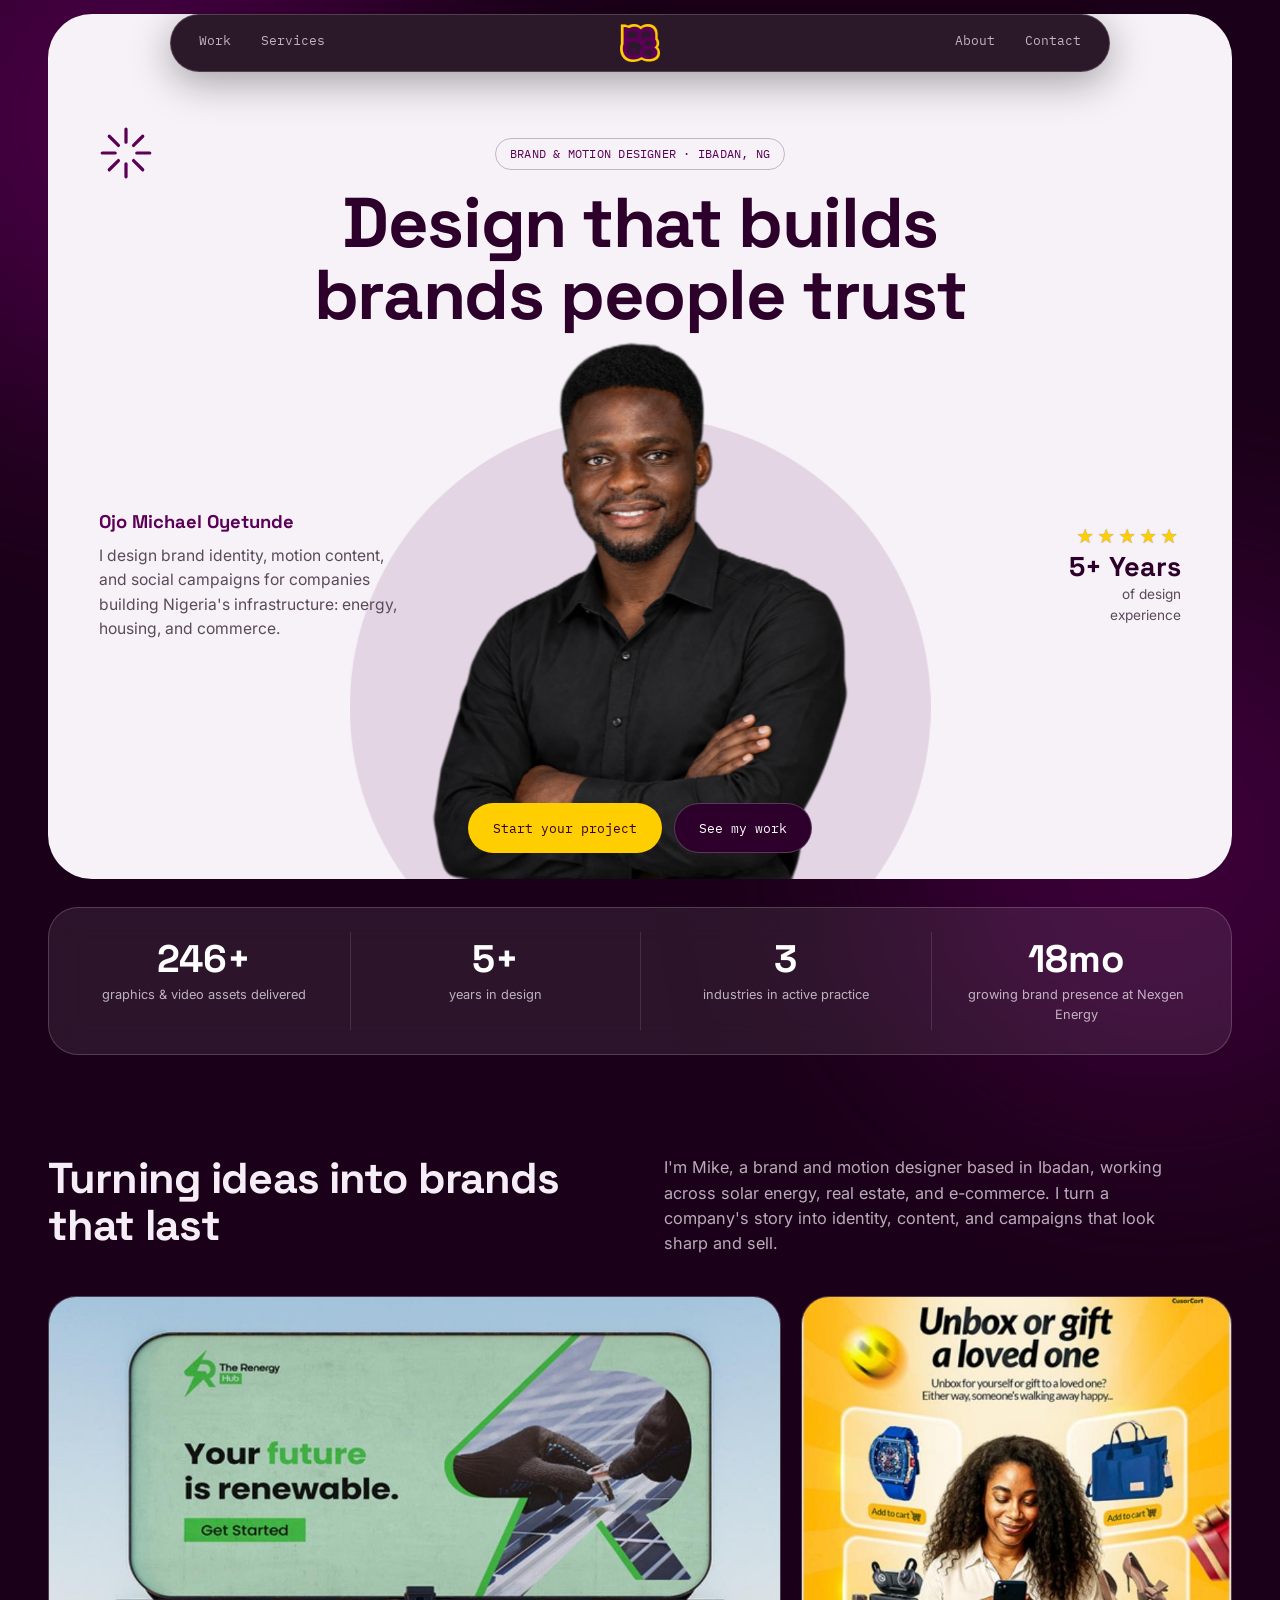
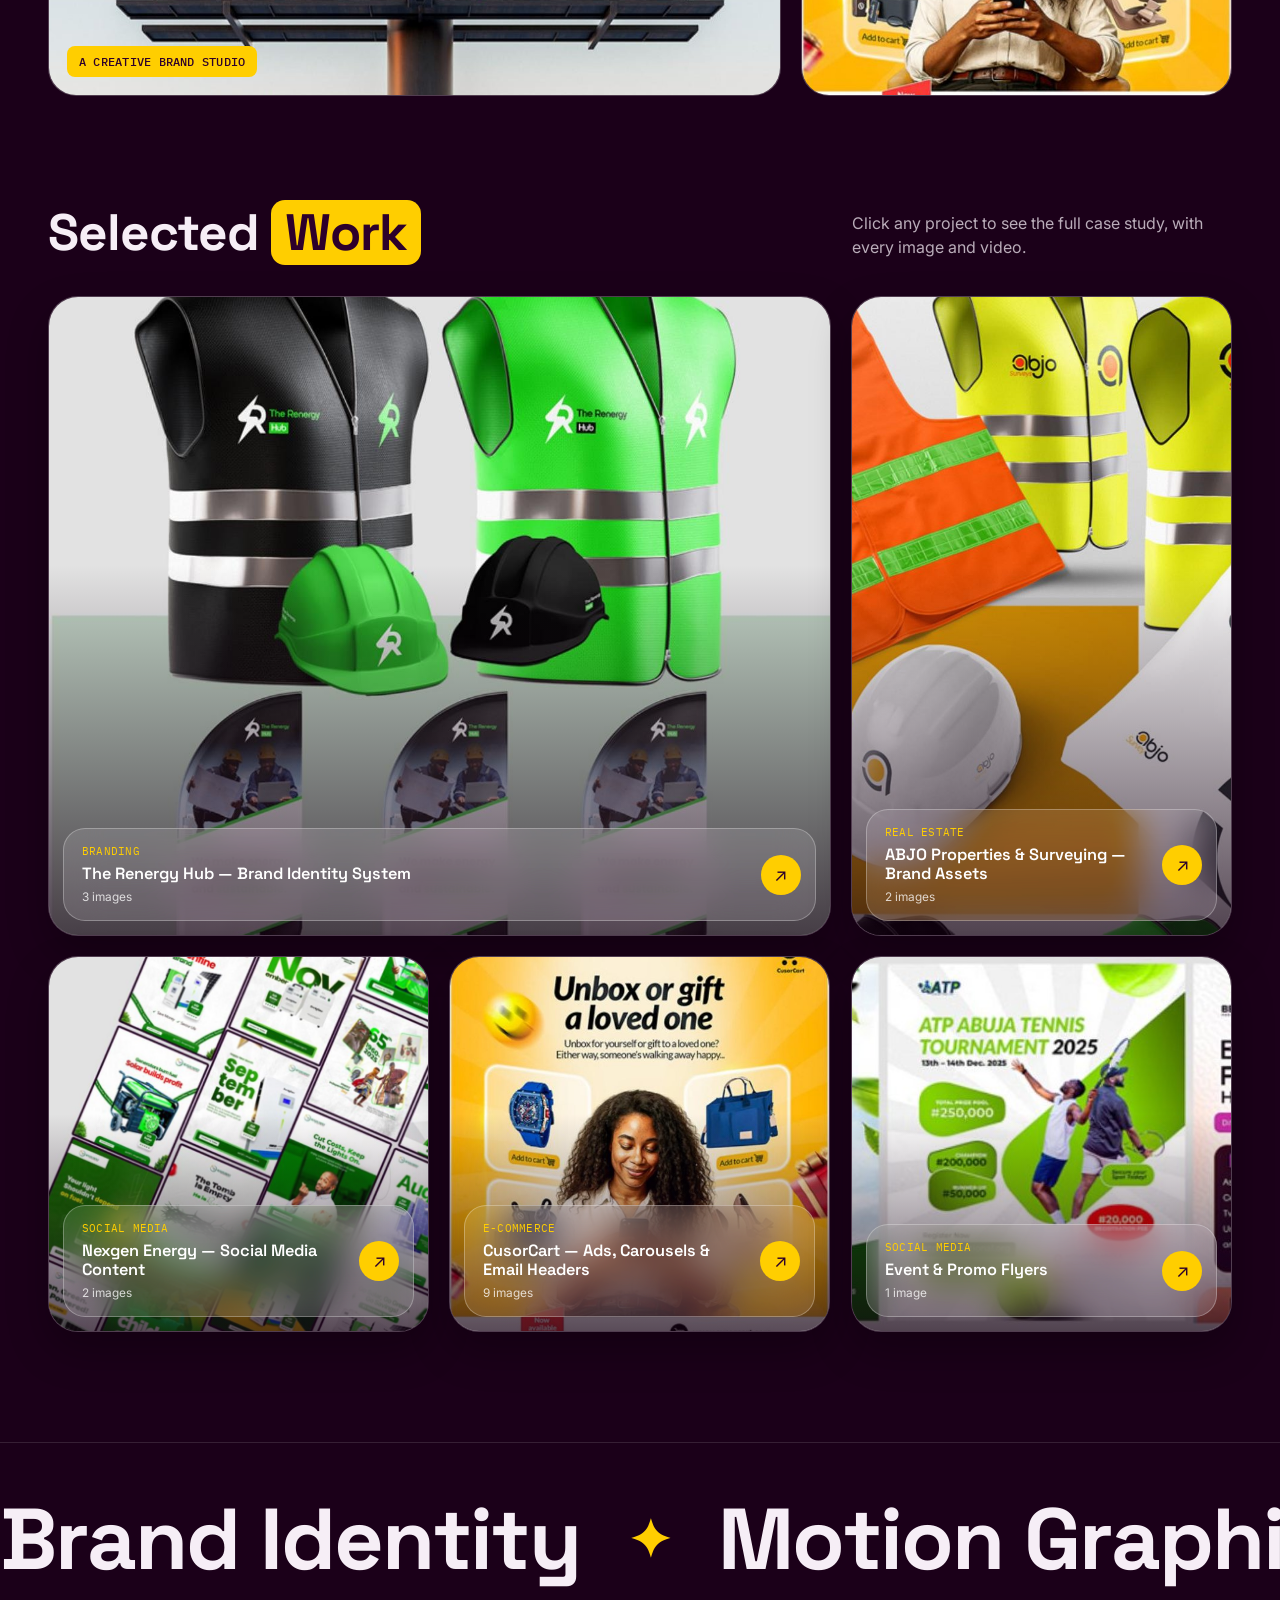
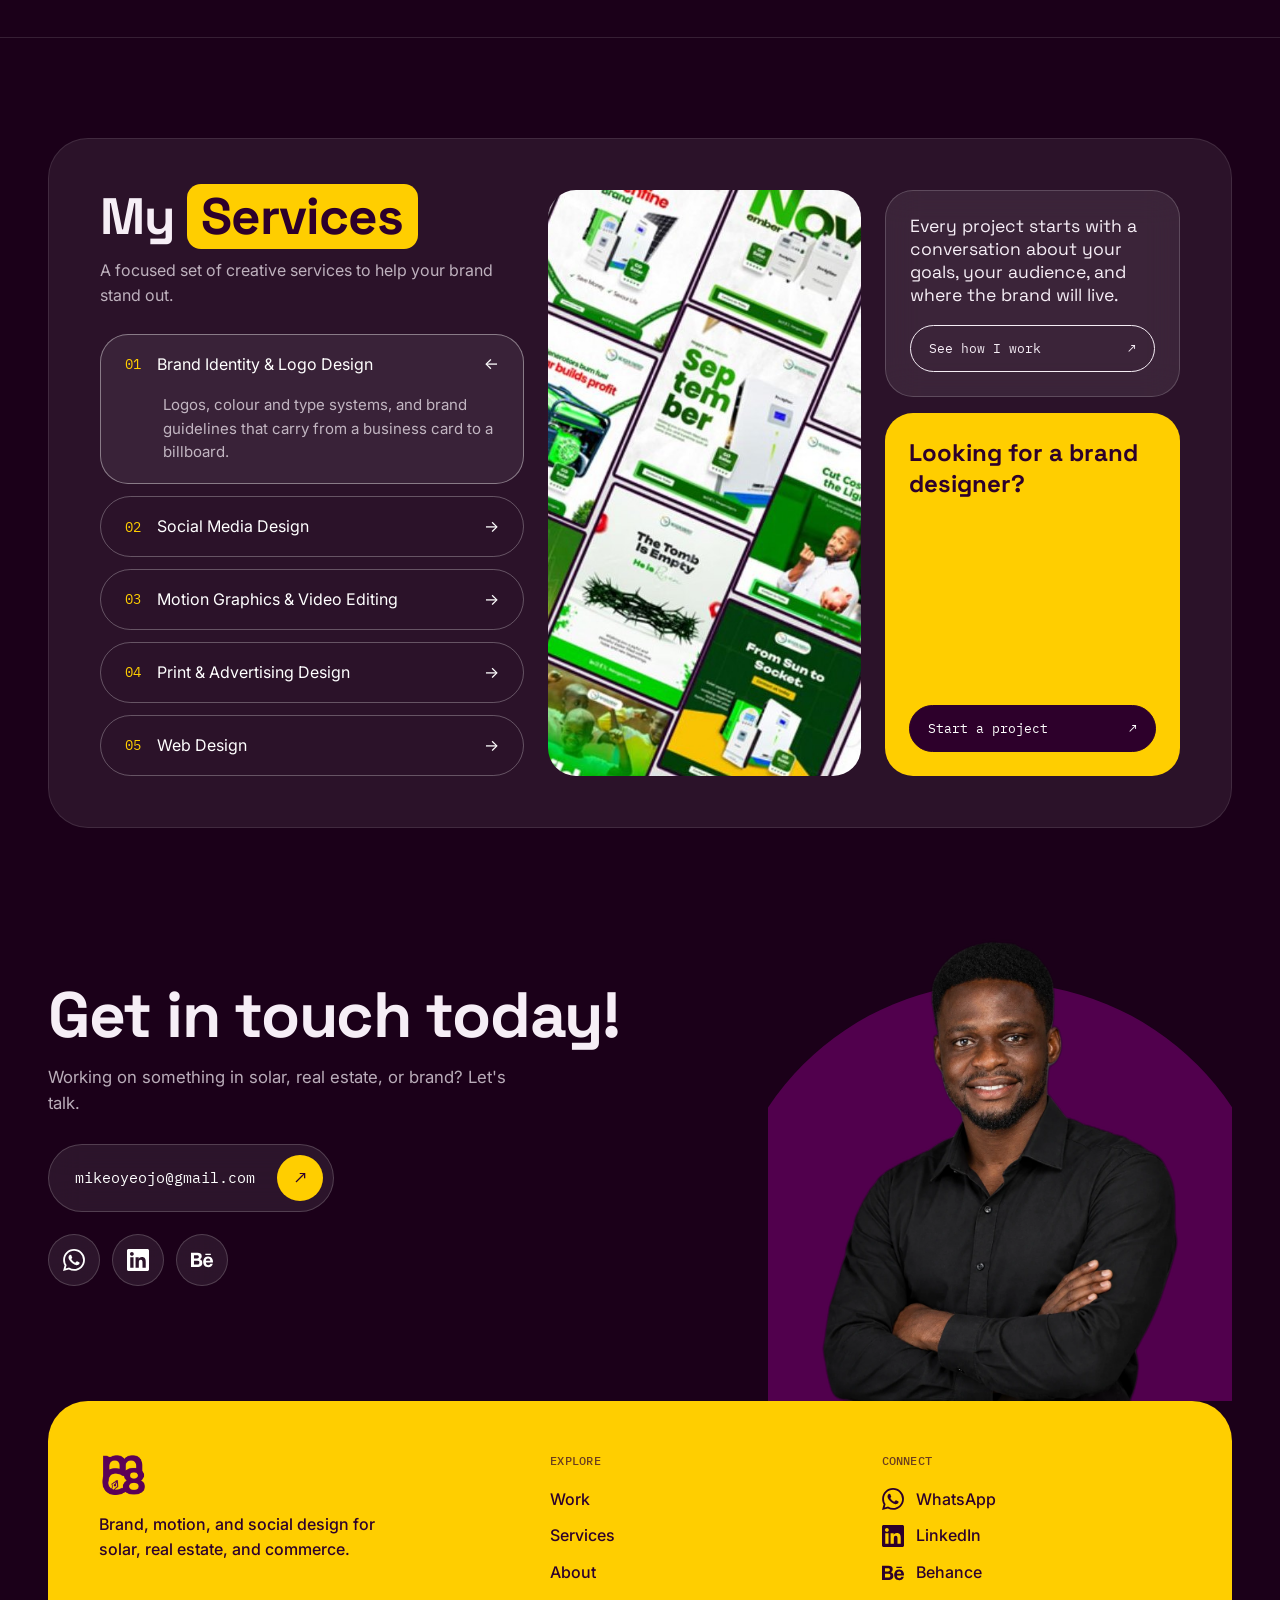
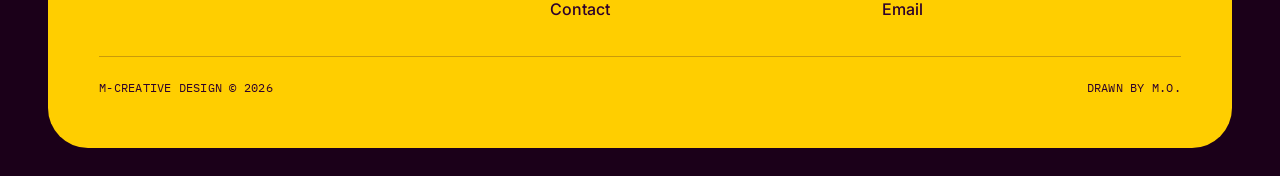
==== commit 68b358c9: "Add files via upload" ====
--- a/index.html
+++ b/index.html
@@ -11,9 +11,11 @@
 <link rel="preconnect" href="https://fonts.gstatic.com" crossorigin>
 <link href="https://fonts.googleapis.com/css2?family=Space+Grotesk:wght@400;500;600;700&family=Inter:wght@400;500;600&family=IBM+Plex+Mono:wght@400;500&display=swap" rel="stylesheet">
 <link rel="stylesheet" href="styles.css">
+<script>document.documentElement.classList.add('js');</script>
 <script src="https://identity.netlify.com/v1/netlify-identity-widget.js"></script>
 </head>
 <body>
+<div class="progress" id="progress" aria-hidden="true"></div>
 <div class="glow glow--a" aria-hidden="true"></div>
 <div class="glow glow--b" aria-hidden="true"></div>
 
@@ -66,7 +68,7 @@
         </div>
       </div>
       <div class="hero__cta">
-        <a class="btn btn--accent" href="#contact" id="hero-cta-1">Start your project</a>
+        <a class="btn btn--accent btn--pulse" href="#contact" id="hero-cta-1">Start your project</a>
         <a class="btn btn--dark" href="#work" id="hero-cta-2">See my work</a>
       </div>
     </div>
@@ -141,6 +143,7 @@
       <h2 class="contact__title" id="contact-heading">Get in touch today!</h2>
       <p class="contact__lead" id="contact-lead">Working on something in solar, real estate, or brand? Let's talk.</p>
       <a class="contact__email glass" id="contact-email" href="mailto:mikeoyeojo@gmail.com"><span id="contact-email-text">mikeoyeojo@gmail.com</span><span class="contact__send" aria-hidden="true">↗</span></a>
+      <div class="contact__socials" id="contact-socials"></div>
     </div>
     <figure class="contact__photo"><div class="contact__disc" aria-hidden="true"></div><img id="contact-photo" src="/assets/uploads/hero-cutout.webp" alt="" loading="lazy"></figure>
   </section>
@@ -162,9 +165,7 @@
     </nav>
     <div class="footer__col">
       <h3 class="mono">CONNECT</h3>
-      <a href="https://wa.me/2348140339112" id="whatsapp-link" target="_blank" rel="noopener">WhatsApp</a>
-      <a href="#" id="linkedin-link" target="_blank" rel="noopener">LinkedIn</a>
-      <a href="#" id="behance-link" target="_blank" rel="noopener">Behance</a>
+      <div class="footer__socials" id="footer-socials"></div>
       <a href="mailto:mikeoyeojo@gmail.com" id="footer-email">Email</a>
     </div>
     <div class="footer__bottom mono"><span><span id="footer-name">M-CREATIVE DESIGN</span> © <span id="year"></span></span><span id="footer-note">DRAWN BY M.O.</span></div>
@@ -203,6 +204,7 @@
   </div>
 </div>
 
+<script src="render.js"></script>
 <script src="script.js"></script>
 <script>
   // If an invite/recovery link lands on the homepage, send it to /admin so the password screen shows.
--- a/styles.css
+++ b/styles.css
@@ -464,3 +464,213 @@
 .contact.no-photo{ grid-template-columns: 1fr; }
 .contact.no-photo .contact__text{ padding-bottom: 20px; }
 .stats[hidden], .ticker[hidden], .services[hidden], .intro__images[hidden]{ display: none; }
+
+/* ==========================================================================
+   MOTION — animations, transitions and hover effects
+   (everything below switches off automatically for visitors who prefer reduced motion)
+   ========================================================================== */
+:root{ --ease: cubic-bezier(.2,.8,.2,1); }
+
+/* Scroll progress bar */
+.progress{ position: fixed; top: 0; left: 0; width: 100%; height: 3px; z-index: 200; pointer-events: none;
+  transform-origin: 0 50%; transform: scaleX(var(--p, 0)); background: linear-gradient(90deg, var(--accent), #fff); }
+
+/* ---- Scroll reveals (hidden only while JavaScript is running, so nothing is ever lost) ---- */
+.reveal{ opacity: 1; transform: none; transition: none; }
+.js .reveal{
+  opacity: 0; translate: 0 28px;
+  transition: opacity .8s var(--ease) calc(var(--d, 0) * 1ms), translate .8s var(--ease) calc(var(--d, 0) * 1ms), scale .8s var(--ease) calc(var(--d, 0) * 1ms),
+    transform .35s var(--ease), box-shadow .35s ease, background-color .3s ease, border-color .3s ease, color .25s ease, border-radius .35s var(--ease);
+}
+.js .reveal[data-reveal="left"]{ translate: -40px 0; }
+.js .reveal[data-reveal="right"]{ translate: 40px 0; }
+.js .reveal[data-reveal="zoom"]{ translate: 0 20px; scale: .94; }
+.js .reveal.is-visible{ opacity: 1; translate: 0 0; scale: 1; }
+
+/* Headline words rise into place one by one */
+.js .split .w{ display: inline-block; overflow: hidden; vertical-align: top; padding-bottom: .1em; margin-bottom: -.1em; }
+.js .split .w > span{ display: inline-block; translate: 0 112%; transition: translate .95s var(--ease) calc(var(--i) * 70ms + var(--base, 0ms)); }
+.js .split.is-visible .w > span{ translate: 0 0; }
+
+/* Highlighted words: the yellow wipes in */
+.js mark{
+  color: var(--text); background: linear-gradient(var(--accent), var(--accent)) no-repeat 0 0 / 0% 100%;
+  -webkit-box-decoration-break: clone; box-decoration-break: clone;
+  transition: background-size .8s var(--ease) .45s, color .3s ease .7s;
+}
+.js .is-visible mark, .js mark.is-visible{ background-size: 100% 100%; color: var(--ink); }
+
+/* ---- Page-load entrance ---- */
+@keyframes rise{ from{ opacity: 0; translate: 0 26px; } }
+@keyframes nav-in{ from{ opacity: 0; translate: 0 -34px; } }
+@keyframes panel-in{ from{ opacity: 0; scale: .965; translate: 0 30px; } }
+@keyframes photo-in{ from{ opacity: 0; translate: 0 70px; scale: .93; } }
+@keyframes disc-in{ from{ opacity: 0; scale: .35; } }
+@keyframes spin{ to{ rotate: 360deg; } }
+@keyframes float{ 0%,100%{ translate: 0 0; } 50%{ translate: 0 -14px; } }
+@keyframes drift-a{ to{ transform: translate3d(90px, 60px, 0) scale(1.12); } }
+@keyframes drift-b{ to{ transform: translate3d(-80px, -50px, 0) scale(1.1); } }
+@keyframes pulse-ring{ 0%{ box-shadow: 0 0 0 0 rgba(255,206,0,.55); } 70%,100%{ box-shadow: 0 0 0 16px rgba(255,206,0,0); } }
+
+.js .nav__pill{ animation: nav-in .9s var(--ease) .1s both; }
+.js .hero__panel{ animation: panel-in 1s var(--ease) both; }
+.js .hero__label{ animation: rise .8s var(--ease) .25s both; }
+.js .hero__left{ animation: rise .9s var(--ease) .9s both; }
+.js .hero__right{ animation: rise .9s var(--ease) 1.05s both; }
+.js .hero__photo{ animation: photo-in 1.2s var(--ease) .5s both; }
+.js .hero__disc{ animation: disc-in 1.3s var(--ease) .35s both, float 8s ease-in-out 1.8s infinite; }
+.js .hero__cta{ animation: rise .9s var(--ease) 1.2s both; }
+.hero__burst{ animation: spin 26s linear infinite; }
+.hero__stars{ display: inline-block; animation: float 4s ease-in-out infinite; }
+.btn--accent.btn--pulse{ animation: pulse-ring 2.4s ease-out infinite 2.4s; }
+.glow--a{ animation: drift-a 20s ease-in-out infinite alternate; translate: 0 calc(var(--sy, 0) * .14px); }
+.glow--b{ animation: drift-b 24s ease-in-out infinite alternate; translate: 0 calc(var(--sy, 0) * -.1px); }
+.hero__photo img{ translate: 0 calc(var(--sy, 0) * -.04px); }
+.contact__photo img{ transition: translate .6s var(--ease); }
+
+/* ---- Navigation behaviour ---- */
+.nav__pill{ transition: padding .35s var(--ease), background-color .35s ease, box-shadow .35s ease, width .35s var(--ease); }
+.nav.is-scrolled .nav__pill{ padding-top: 6px; padding-bottom: 6px; background: rgba(14,0,13,.95); box-shadow: 0 14px 44px rgba(0,0,0,.5); width: min(900px, 100%); }
+.nav a:not(.nav__logo){ position: relative; transition: color .2s ease, border-color .2s ease, translate .2s var(--ease); }
+.nav a:not(.nav__logo):hover{ translate: 0 -2px; }
+.nav a.is-active{ color: #fff; border-color: var(--accent); }
+.nav__logo img{ transition: rotate .5s var(--ease), scale .5s var(--ease); }
+.nav__logo:hover img{ rotate: -10deg; scale: 1.12; }
+.nav__toggle{ transition: background-color .2s ease; border-radius: 50%; }
+.nav__toggle:hover{ background: rgba(255,255,255,.12); }
+.nav__toggle:hover span{ background: var(--accent); }
+.nav__menu a{ transition: padding-left .25s var(--ease), color .2s ease; }
+.nav__menu a:hover{ padding-left: 14px; color: var(--accent); }
+.nav__menu:not([hidden]){ animation: rise .35s var(--ease) both; }
+
+/* ---- Buttons: every one lifts, shines and presses ---- */
+.btn{ position: relative; overflow: hidden; isolation: isolate; cursor: pointer;
+  transition: translate .3s var(--ease), box-shadow .3s ease, background-color .25s ease, color .25s ease, border-color .25s ease, filter .25s ease; }
+.btn::after{ content: ""; position: absolute; inset: 0; z-index: -1; pointer-events: none;
+  background: linear-gradient(110deg, transparent 30%, rgba(255,255,255,.4) 50%, transparent 70%); translate: -130% 0; transition: translate .7s var(--ease); }
+.btn:hover::after{ translate: 130% 0; }
+.btn:hover{ translate: 0 -3px; transform: none; }
+.btn:active{ translate: 0 0; scale: .96; transition-duration: .08s; }
+.btn--accent:hover{ box-shadow: 0 14px 30px -10px rgba(0,0,0,.55); filter: brightness(1.07) saturate(1.1); }
+.btn--dark:hover{ background: var(--brand); border-color: var(--accent); box-shadow: 0 14px 30px -10px rgba(0,0,0,.55); }
+.side-card__link{ transition: translate .3s var(--ease), background-color .25s ease, color .25s ease, border-color .25s ease, box-shadow .3s ease; }
+.side-card__link span{ display: inline-block; transition: translate .3s var(--ease); }
+.side-card__link:hover{ translate: 0 -3px; transform: none; background: #fff; color: var(--ink); border-color: #fff; box-shadow: 0 12px 26px -10px rgba(0,0,0,.5); }
+.side-card--accent .side-card__link:hover{ background: var(--brand); color: #fff; border-color: var(--brand); }
+.side-card__link:hover span{ translate: 4px -4px; }
+.side-card__link:active{ scale: .96; }
+.side-card{ transition: translate .35s var(--ease), box-shadow .35s ease; }
+.side-card:hover{ transform: translateY(-5px); box-shadow: 0 20px 40px -16px rgba(0,0,0,.55); }
+
+.cs__btn{ transition: scale .2s var(--ease), background-color .2s ease, box-shadow .2s ease, translate .2s var(--ease); }
+.cs__btn:hover{ scale: 1.1; transform: none; box-shadow: 0 8px 22px rgba(0,0,0,.45); }
+.cs__nav:hover, .lb__nav:hover{ transform: translateY(-50%); }
+.cs__btn:active{ scale: .92; }
+.cs__close:hover svg{ rotate: 90deg; }
+.cs__close svg, .lb__close svg{ transition: rotate .3s var(--ease); }
+.lb__close:hover svg{ rotate: 90deg; }
+.cs__nav svg, .lb__nav svg{ transition: translate .25s var(--ease); }
+.cs__nav--prev:hover svg, .lb__prev:hover svg{ translate: -3px 0; }
+.cs__nav--next:hover svg, .lb__next:hover svg{ translate: 3px 0; }
+@media (max-width: 1280px){ .cs__nav:hover, .lb__nav:hover{ transform: none; } }
+@media (max-width: 700px){ .lb__nav:hover{ transform: none; } }
+
+.svc{ transition: border-radius .35s var(--ease), background-color .3s ease, border-color .3s ease, translate .3s var(--ease); }
+.svc:hover{ border-color: rgba(255,255,255,.6); background: rgba(255,255,255,.05); transform: translateX(6px); }
+.svc__btn{ transition: color .2s ease; }
+.svc:hover .svc__title{ color: var(--accent); }
+.svc__title{ transition: color .2s ease; }
+.svc__arrow{ transition: translate .3s var(--ease), rotate .3s var(--ease); }
+.svc:hover .svc__arrow{ translate: 4px 0; }
+.svc.is-open .svc__arrow{ rotate: 90deg; }
+.svc.is-open .svc__desc{ animation: rise .45s var(--ease) both; }
+
+.contact__email{ transition: translate .3s var(--ease), border-color .25s ease, background-color .25s ease, box-shadow .3s ease; }
+.contact__email:hover{ transform: translateY(-4px); border-color: var(--accent); background: rgba(255,255,255,.14); box-shadow: 0 18px 36px -14px rgba(0,0,0,.6); }
+.contact__email:active{ transform: translateY(-1px) scale(.98); }
+.contact__send{ transition: rotate .35s var(--ease), background-color .25s ease; }
+.contact__email:hover .contact__send{ rotate: 45deg; transform: none; background: #fff; }
+
+.footer__col a{ transition: translate .25s var(--ease), border-color .2s ease; }
+.footer__col a:hover{ translate: 6px 0; }
+.footer__card{ transition: box-shadow .4s ease; }
+
+.csx-more a{ transition: color .2s ease; }
+.csx-more a:hover{ color: var(--accent); }
+.csx-more img{ transition: translate .3s var(--ease), box-shadow .3s ease, scale .5s var(--ease); }
+.csx-more a:hover img{ transform: none; translate: 0 -5px; box-shadow: 0 14px 28px -12px rgba(0,0,0,.6); }
+.csx-stats span{ transition: background-color .2s ease, border-color .2s ease, translate .25s var(--ease); }
+.csx-stats span:hover{ background: rgba(255,255,255,.16); border-color: var(--accent); translate: 0 -2px; }
+
+/* Social icons */
+.contact__socials{ display: flex; flex-wrap: wrap; gap: 12px; margin-top: 22px; }
+.footer__socials{ display: flex; flex-direction: column; gap: 10px; }
+.social{ text-decoration: none; display: inline-flex; align-items: center; color: inherit; }
+.social__icon{ width: 22px; height: 22px; flex: none; }
+.social--round{
+  width: 52px; height: 52px; justify-content: center; border-radius: 50%; color: #fff;
+  background: var(--glass); border: 1px solid var(--glass-line);
+  -webkit-backdrop-filter: blur(12px); backdrop-filter: blur(12px);
+  transition: transform .3s var(--ease), background-color .25s ease, color .25s ease, border-color .25s ease, box-shadow .3s ease;
+}
+.social--round:hover{ transform: translateY(-6px) rotate(-8deg); background: var(--accent); color: var(--ink); border-color: var(--accent); box-shadow: 0 14px 28px -10px rgba(0,0,0,.6); }
+.social--round:active{ transform: translateY(-2px) scale(.92); }
+.social--list{ gap: 12px; font-weight: 500; width: fit-content; border-bottom: 2px solid transparent; transition: translate .25s var(--ease), border-color .2s ease; }
+.social--list .social__icon{ transition: scale .3s var(--ease), rotate .3s var(--ease); }
+.social--list:hover{ translate: 6px 0; border-color: var(--ink); }
+.social--list:hover .social__icon{ scale: 1.25; rotate: -8deg; }
+
+/* ---- Content hover polish ---- */
+.stat__num{ transition: color .3s ease, scale .3s var(--ease); }
+.stat:hover .stat__num{ color: var(--accent); scale: 1.08; }
+.intro__images figure img, .services__img img{ transition: scale .9s var(--ease); }
+.intro__images figure:hover img, .services__img:hover img{ scale: 1.06; }
+.testimonial{ transition: translate .35s var(--ease), box-shadow .35s ease, border-color .25s ease; }
+.testimonial:hover{ transform: translateY(-6px); box-shadow: 0 22px 44px -18px rgba(0,0,0,.6); border-color: rgba(255,255,255,.4); }
+.clients__row img{ transition: translate .3s var(--ease), box-shadow .3s ease; }
+.clients__row img:hover{ transform: translateY(-5px); box-shadow: 0 14px 26px -10px rgba(0,0,0,.6); }
+.ticker:hover .ticker__track{ animation-play-state: paused; }
+.ticker__item span{ transition: color .25s ease; }
+.ticker__item:hover span{ color: var(--accent); }
+.contact__photo:hover img{ translate: 0 -8px; }
+
+/* Project cards: 3D tilt + moving highlight (the tilt values are set from script.js) */
+.pcard{ transform: perspective(1000px) rotateX(var(--rx, 0deg)) rotateY(var(--ry, 0deg)) translateY(var(--ty, 0px)); will-change: transform; }
+.pcard:hover{ --ty: -7px; transform: perspective(1000px) rotateX(var(--rx, 0deg)) rotateY(var(--ry, 0deg)) translateY(var(--ty, 0px)); }
+.js .pcard.reveal{ transition: opacity .8s var(--ease) calc(var(--d, 0) * 1ms), translate .8s var(--ease) calc(var(--d, 0) * 1ms), transform .35s var(--ease), box-shadow .35s ease, border-color .35s ease; }
+.pcard::before{ content: ""; position: absolute; inset: 0; z-index: 1; pointer-events: none; opacity: 0; transition: opacity .35s ease;
+  background: radial-gradient(420px circle at var(--mx, 50%) var(--my, 50%), rgba(255,255,255,.2), transparent 60%); }
+.pcard:hover::before{ opacity: 1; }
+.pcard__glass{ transition: background-color .3s ease, translate .35s var(--ease); }
+.pcard:hover .pcard__glass{ transform: none; translate: 0 -4px; }
+.pcard__go{ transition: rotate .35s var(--ease), scale .3s var(--ease), background-color .25s ease; }
+.pcard:hover .pcard__go{ transform: none; rotate: 45deg; scale: 1.1; background: #fff; }
+
+/* ---- Popup: smooth open, close, project switch, image switch ---- */
+.cs.is-closing .cs__scrim{ animation: cs-fade-out .24s ease both; }
+.cs.is-closing .cs__panel{ animation: cs-sink .24s ease both; }
+.cs.is-closing .cs__btn{ opacity: 0; transition: opacity .15s ease; pointer-events: none; }
+@keyframes cs-fade-out{ to{ opacity: 0; } }
+@keyframes cs-sink{ to{ opacity: 0; transform: translateY(40px) scale(.985); } }
+.cs__scroll.swap .csx-head > *{ animation: rise .75s var(--ease) both; }
+.cs__scroll.swap .csx-head > *:nth-child(2){ animation-delay: .07s; }
+.cs__scroll.swap .csx-head > *:nth-child(3){ animation-delay: .14s; }
+.cs__scroll.swap .csx-head > *:nth-child(4){ animation-delay: .21s; }
+.cs__scroll.swap .csx-head > *:nth-child(5){ animation-delay: .28s; }
+.cs__scroll.swap .csx-head > *:nth-child(6){ animation-delay: .35s; }
+.cs:not([hidden]) .cs__btn{ animation: rise .6s var(--ease) .25s both; }
+.cs:not([hidden]) .cs__nav{ animation-name: fade-btn; }
+@keyframes fade-btn{ from{ opacity: 0; } }
+.lb:not([hidden]) .lb__scrim{ animation: cs-fade .3s ease both; }
+.lb__fig img.swap{ animation: lb-in .5s var(--ease) both; }
+@keyframes lb-in{ from{ opacity: 0; scale: .93; } }
+.cb img{ transition: filter .25s ease, scale .6s var(--ease); }
+.cb--image img:hover, .cb--gallery img:hover, .cb--grid img:hover{ scale: 1.015; }
+
+/* Visitors who prefer less motion: show everything instantly, keep nothing moving */
+@media (prefers-reduced-motion: reduce){
+  .js .reveal, .js .split .w > span, .js mark{ opacity: 1 !important; translate: none !important; scale: 1 !important; background-size: 100% 100% !important; color: inherit; }
+  .js mark{ color: var(--ink) !important; }
+  .ticker__track, .hero__burst, .hero__disc, .hero__stars, .glow{ animation: none !important; }
+  .pcard{ transform: none !important; }
+}
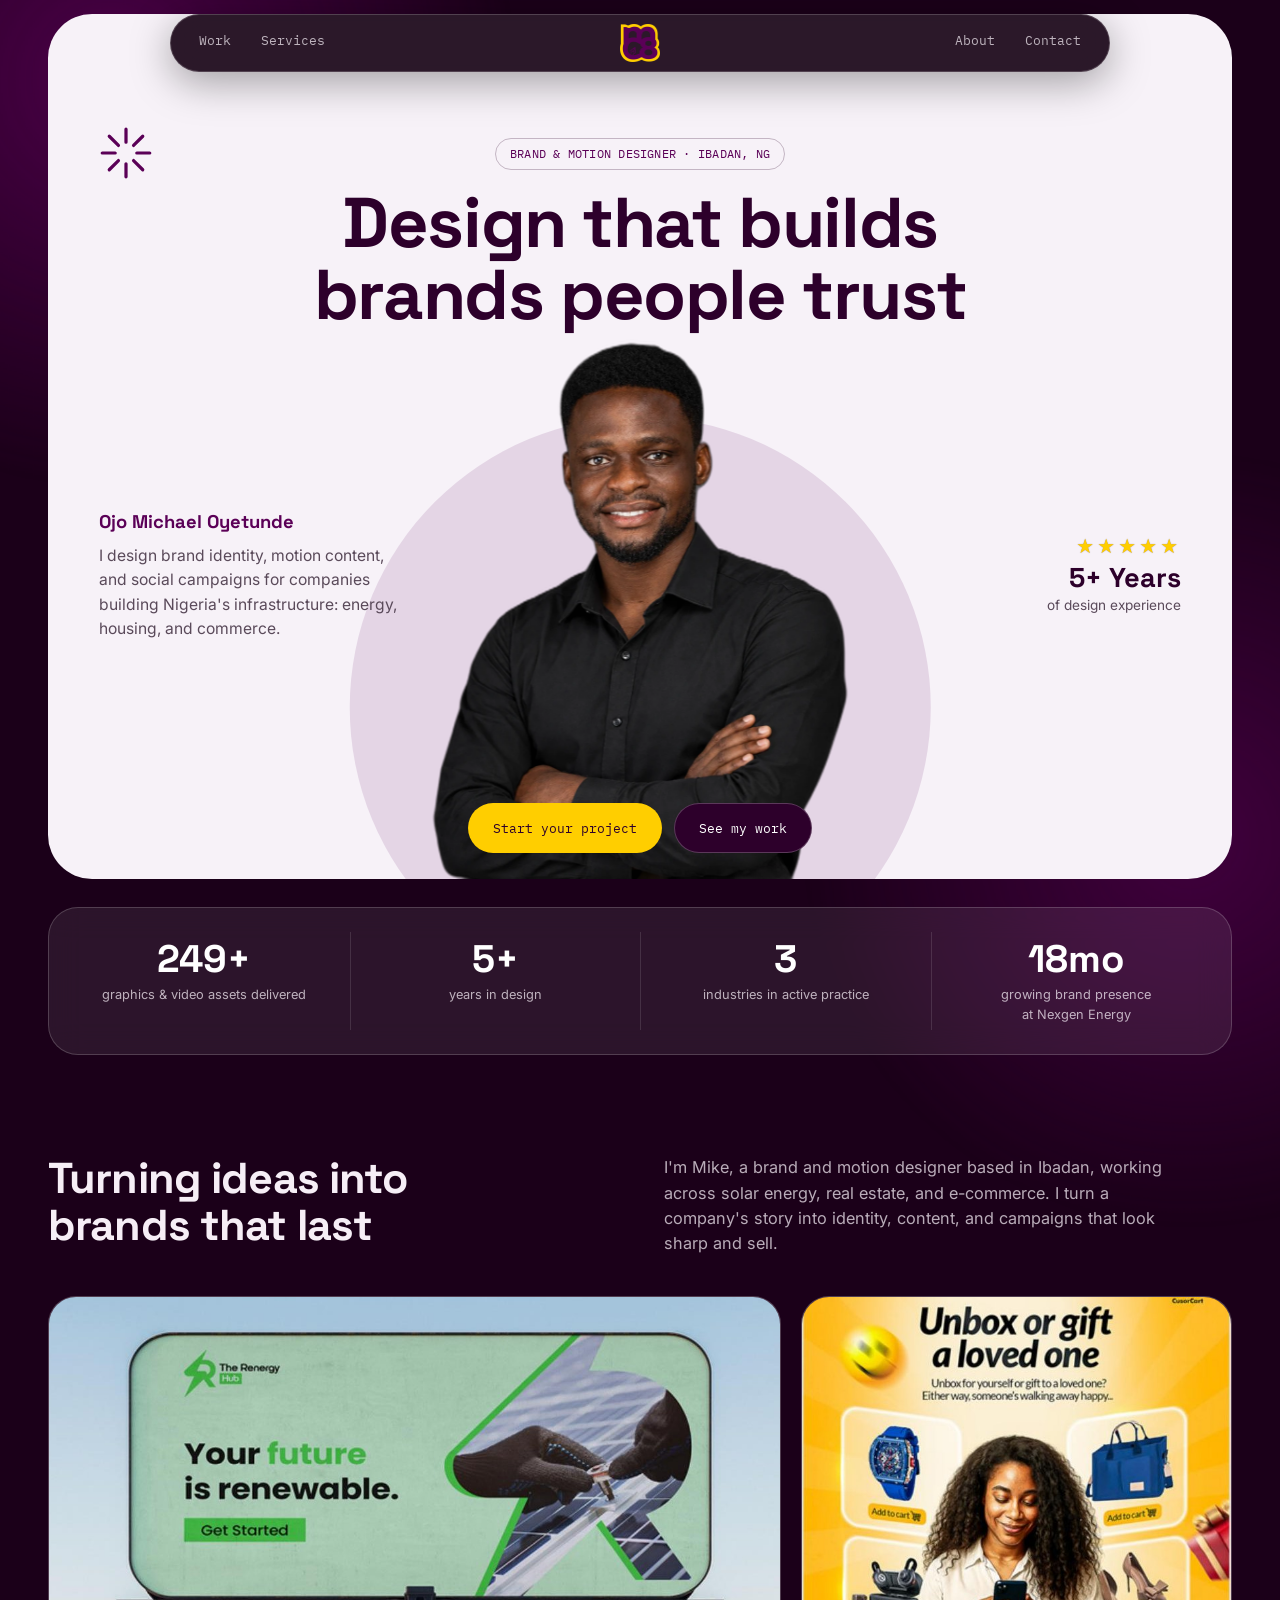
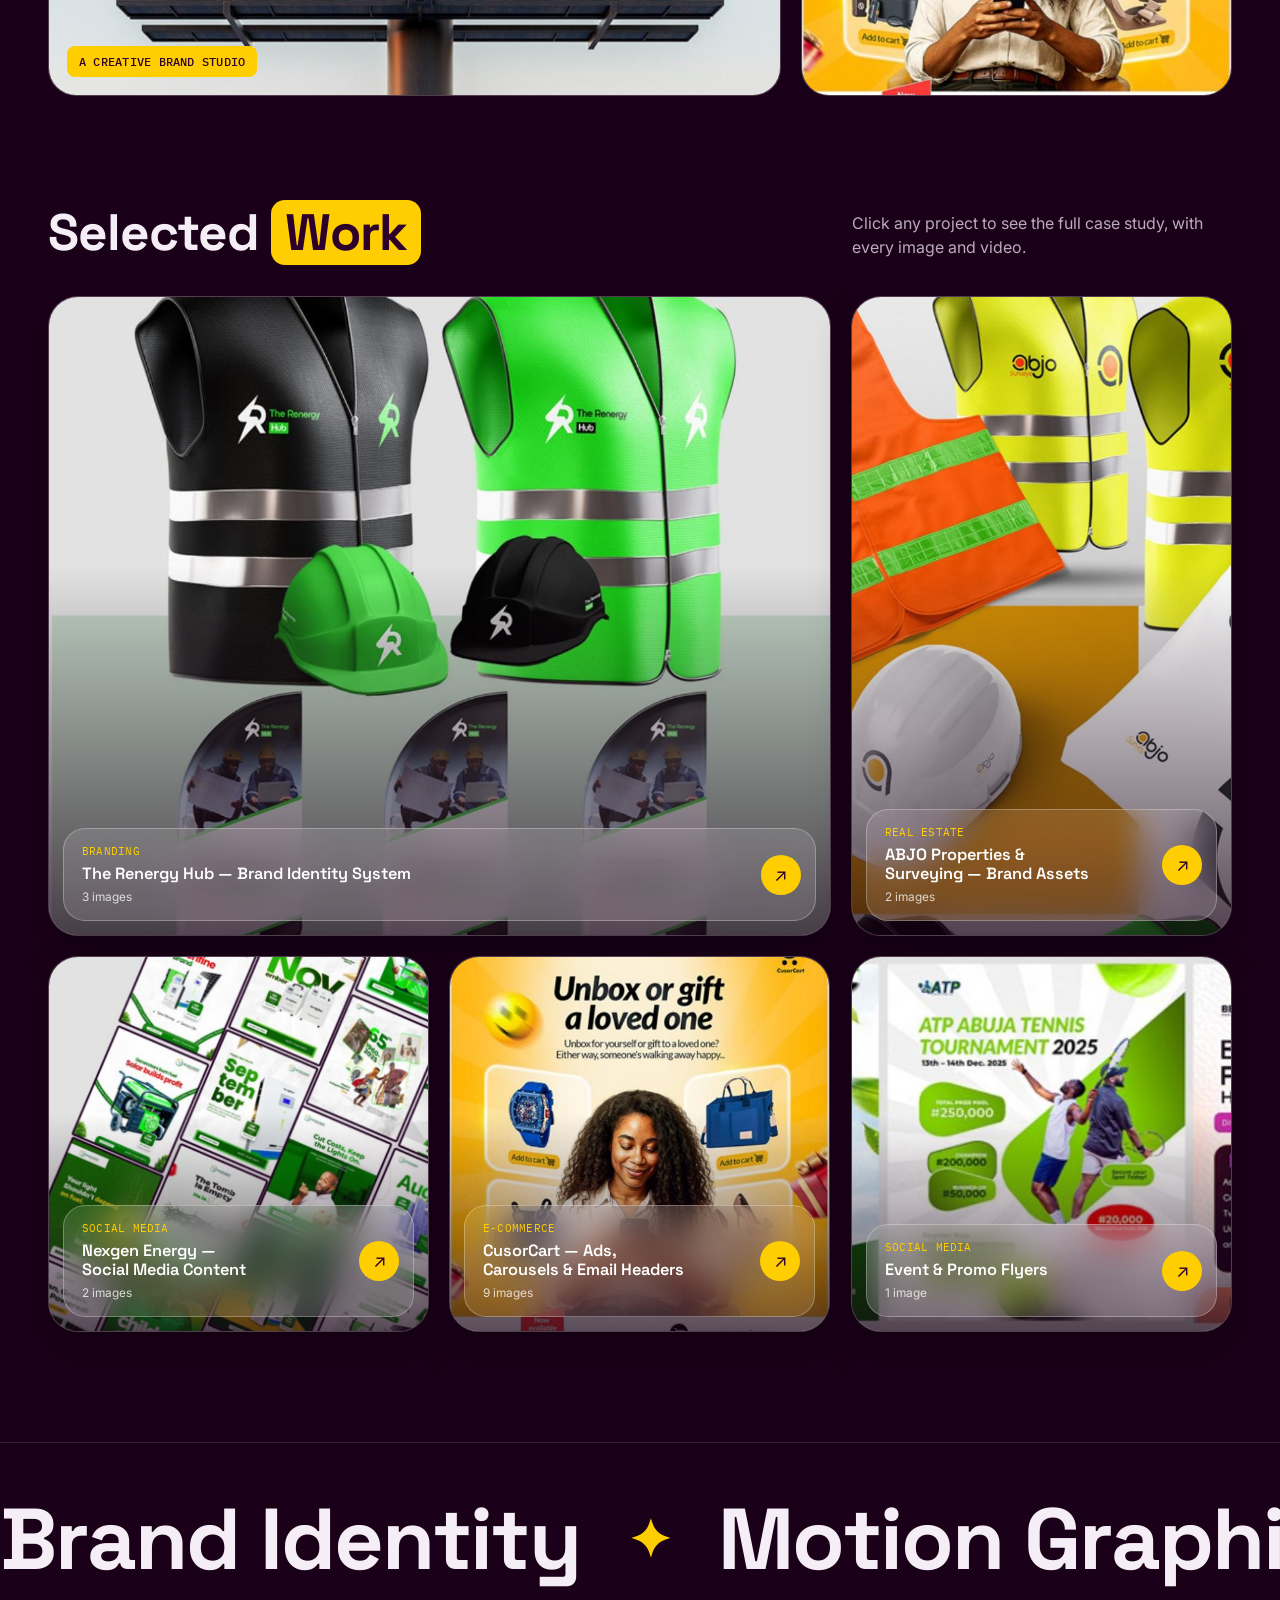
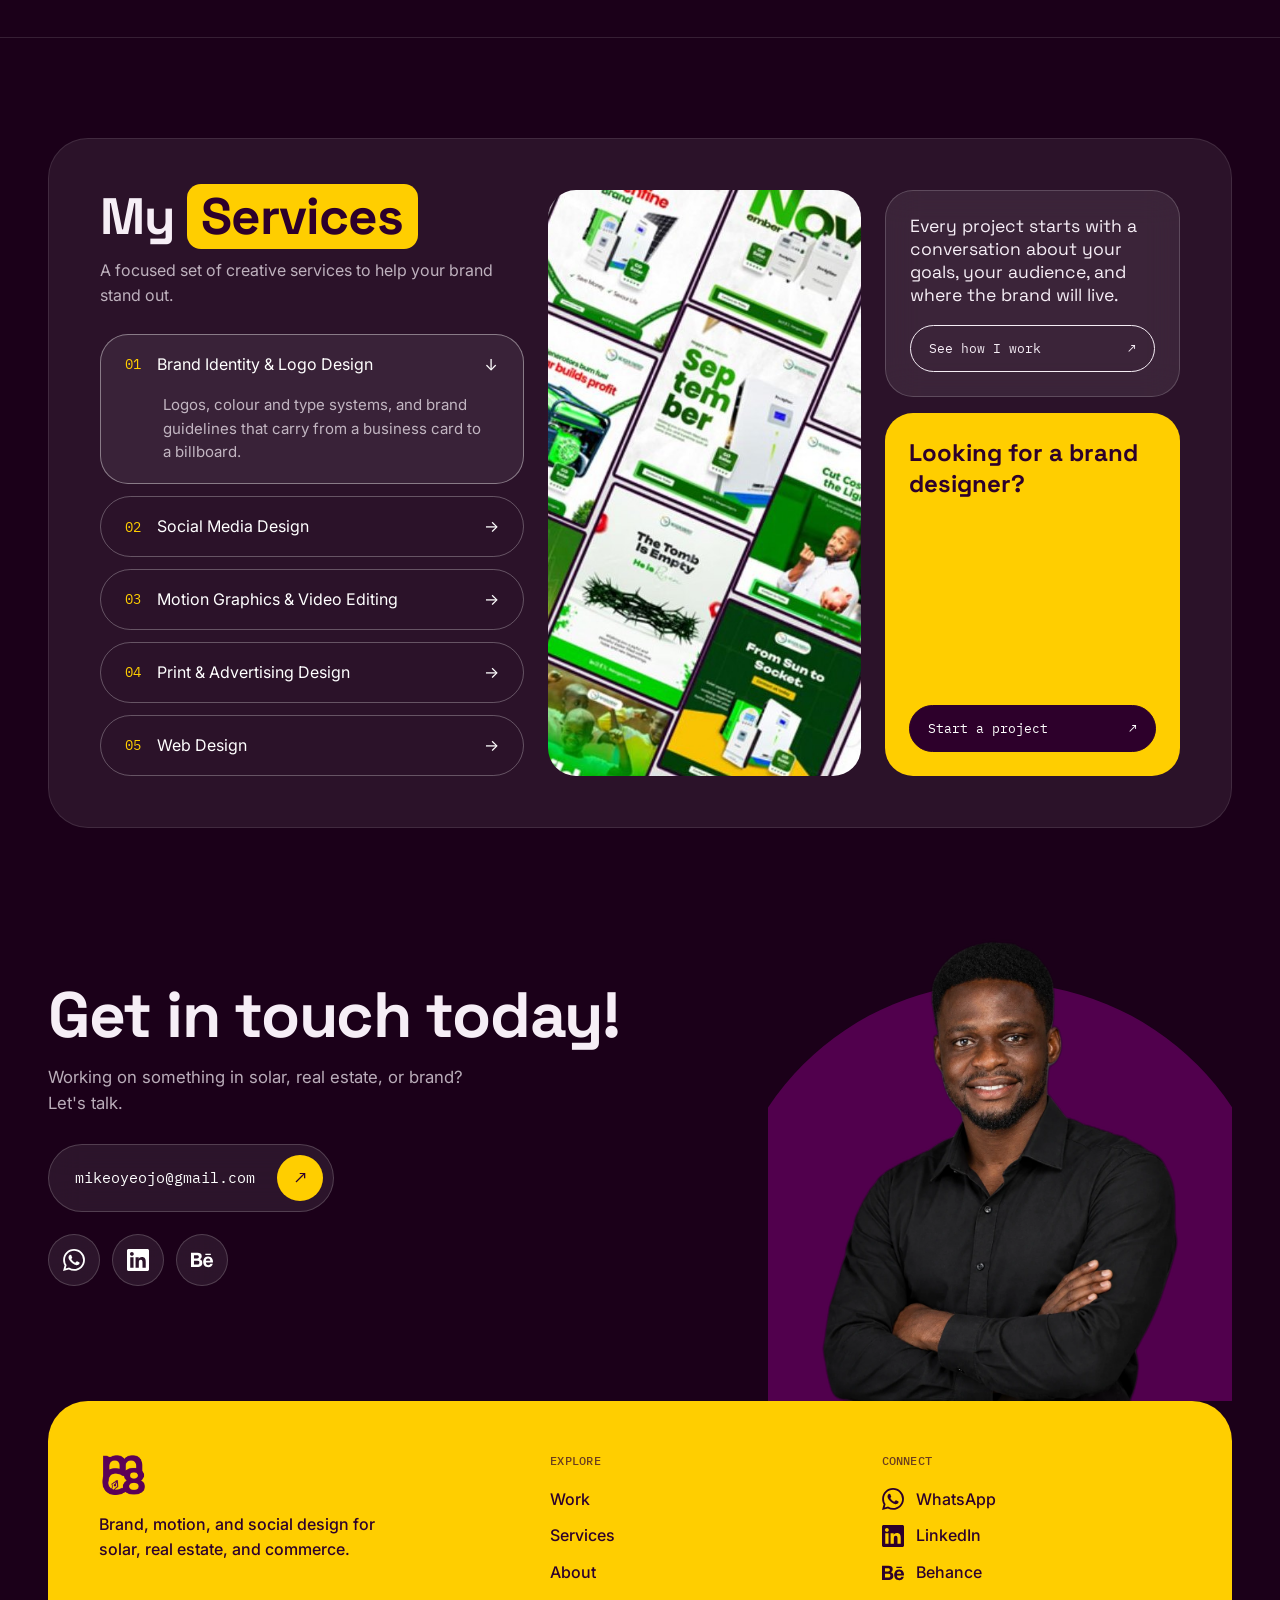
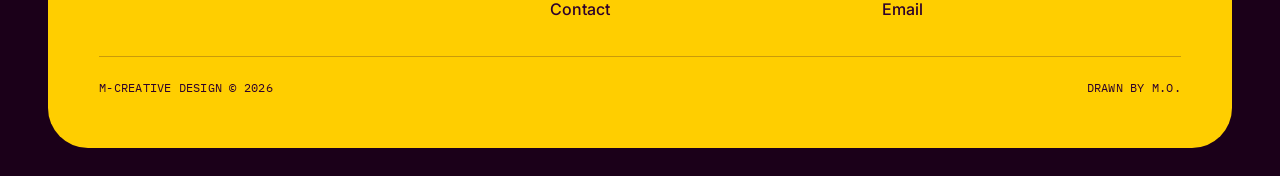
==== commit 23214dfd: "Add files via upload" ====
--- a/index.html
+++ b/index.html
@@ -12,7 +12,6 @@
 <link href="https://fonts.googleapis.com/css2?family=Space+Grotesk:wght@400;500;600;700&family=Inter:wght@400;500;600&family=IBM+Plex+Mono:wght@400;500&display=swap" rel="stylesheet">
 <link rel="stylesheet" href="styles.css">
 <script>document.documentElement.classList.add('js');</script>
-<script src="https://identity.netlify.com/v1/netlify-identity-widget.js"></script>
 </head>
 <body>
 <div class="progress" id="progress" aria-hidden="true"></div>
--- a/styles.css
+++ b/styles.css
@@ -30,7 +30,7 @@
 body{
   margin:0; background: var(--bg); color: var(--text);
   font-family: var(--font-body); line-height: 1.55;
-  -webkit-font-smoothing: antialiased; overflow-x: hidden;
+  -webkit-font-smoothing: antialiased; overflow-x: clip;
 }
 body.cs-open{ overflow: hidden; }
 img{ max-width: 100%; }
@@ -46,9 +46,9 @@
 }
 
 /* Soft colour glows behind everything (what the glass cards blur against) */
-.glow{ position: fixed; z-index: 0; border-radius: 50%; filter: blur(120px); pointer-events: none; }
-.glow--a{ width: 560px; height: 560px; top: -160px; left: -140px; background: var(--brand); opacity: .7; }
-.glow--b{ width: 520px; height: 520px; bottom: -200px; right: -140px; background: var(--brand); opacity: .55; }
+.glow{ position: fixed; z-index: 0; border-radius: 50%; pointer-events: none; will-change: transform; }
+.glow--a{ width: 820px; height: 820px; top: -330px; left: -300px; background: radial-gradient(closest-side, var(--brand), transparent); opacity: .75; }
+.glow--b{ width: 780px; height: 780px; bottom: -330px; right: -300px; background: radial-gradient(closest-side, var(--brand), transparent); opacity: .6; }
 
 .glass{
   background: var(--glass); border: 1px solid var(--glass-line);
@@ -139,7 +139,8 @@
 .hero__right{ display: flex; flex-direction: column; align-items: flex-end; text-align: right; gap: 2px; }
 .hero__stars{ color: var(--accent); letter-spacing: 3px; font-size: 1.1rem; text-shadow: 0 0 1px rgba(45,0,43,.5); }
 .hero__badge-num{ font-family: var(--font-display); font-size: 1.7rem; line-height: 1.1; color: var(--ink); }
-.hero__badge-label{ font-size: .85rem; color: #5A4A5A; max-width: 14ch; }
+.hero__badge-label{ font-size: .85rem; color: #5A4A5A; white-space: nowrap; }
+.hero__badge-num{ white-space: nowrap; }
 .hero__photo{ position: relative; margin: 0; display: flex; justify-content: center; align-items: flex-end; }
 .hero__photo[hidden]{ display: none; }
 .hero__disc{
@@ -218,7 +219,7 @@
 
 /* Ticker */
 .ticker{ margin-top: 110px; overflow: hidden; padding: 30px 0; border-block: 1px solid rgba(255,255,255,.12); }
-.ticker__track{ display: flex; width: max-content; animation: tick 34s linear infinite; }
+.ticker__track{ display: flex; width: max-content; animation: tick 34s linear infinite; will-change: transform; }
 .ticker__item{ display: flex; align-items: center; gap: clamp(20px, 4vw, 48px); padding-right: clamp(20px, 4vw, 48px); font-family: var(--font-display); font-weight: 700; font-size: clamp(2.2rem, 7vw, 5.4rem); letter-spacing: -0.02em; white-space: nowrap; }
 .ticker__item i{ font-style: normal; color: var(--accent); font-size: .6em; }
 @keyframes tick{ to{ transform: translateX(-50%); } }
@@ -472,8 +473,8 @@
 :root{ --ease: cubic-bezier(.2,.8,.2,1); }
 
 /* Scroll progress bar */
-.progress{ position: fixed; top: 0; left: 0; width: 100%; height: 3px; z-index: 200; pointer-events: none;
-  transform-origin: 0 50%; transform: scaleX(var(--p, 0)); background: linear-gradient(90deg, var(--accent), #fff); }
+.progress{ position: fixed; top: 0; left: 0; width: 100%; height: 3px; z-index: 200; pointer-events: none; will-change: transform;
+  transform-origin: 0 50%; transform: scaleX(0); background: linear-gradient(90deg, var(--accent), #fff); }
 
 /* ---- Scroll reveals (hidden only while JavaScript is running, so nothing is ever lost) ---- */
 .reveal{ opacity: 1; transform: none; transition: none; }
@@ -523,9 +524,9 @@
 .hero__burst{ animation: spin 26s linear infinite; }
 .hero__stars{ display: inline-block; animation: float 4s ease-in-out infinite; }
 .btn--accent.btn--pulse{ animation: pulse-ring 2.4s ease-out infinite 2.4s; }
-.glow--a{ animation: drift-a 20s ease-in-out infinite alternate; translate: 0 calc(var(--sy, 0) * .14px); }
-.glow--b{ animation: drift-b 24s ease-in-out infinite alternate; translate: 0 calc(var(--sy, 0) * -.1px); }
-.hero__photo img{ translate: 0 calc(var(--sy, 0) * -.04px); }
+.glow--a{ animation: drift-a 20s ease-in-out infinite alternate; }
+.glow--b{ animation: drift-b 24s ease-in-out infinite alternate; }
+.hero__photo img{ will-change: translate; }
 .contact__photo img{ transition: translate .6s var(--ease); }
 
 /* ---- Navigation behaviour ---- */
@@ -674,3 +675,93 @@
   .ticker__track, .hero__burst, .hero__disc, .hero__stars, .glow{ animation: none !important; }
   .pcard{ transform: none !important; }
 }
+
+
+/* ==========================================================================
+   MOBILE POLISH — smoother scrolling and tidier text on phones
+   ========================================================================== */
+/* Nicer line breaks everywhere: balanced headings, no single stranded word at the end of a paragraph */
+h1, h2, h3, h4, .stat__label, .svc__title, .pcard__title{ text-wrap: balance; }
+p, .hero__intro, .intro__text, .contact__lead, .services__intro{ text-wrap: pretty; }
+
+@media (max-width: 860px), (hover: none){
+  /* Real background blur is the heaviest effect on phone graphics chips, so phones get a light "frosted" look without it */
+  .glass, .nav__pill, .nav__menu, .social--round, .testimonial, .pcard__glass, .cs__scrim, .lb__scrim{
+    -webkit-backdrop-filter: none !important; backdrop-filter: none !important;
+  }
+  .glass{ background: linear-gradient(135deg, rgba(255,255,255,.14), rgba(255,255,255,.06)); }
+  .nav__pill, .nav__menu{ background: rgba(20,0,18,.96); }
+  .social--round{ background: linear-gradient(135deg, rgba(255,255,255,.18), rgba(255,255,255,.07)); }
+  .testimonial{ background: linear-gradient(135deg, rgba(255,255,255,.12), rgba(255,255,255,.05)); }
+  .pcard__glass{ background: linear-gradient(135deg, rgba(255,255,255,.26), rgba(255,255,255,.1)), rgba(24,4,22,.45); }
+  .cs__scrim{ background: rgba(12,0,11,.92); }
+  .lb__scrim{ background: rgba(8,0,8,.97); }
+
+  /* No tilt and no always-running loops on phones */
+  .pcard, .pcard:hover{ transform: none; will-change: auto; }
+  .pcard::before{ display: none; }
+  .glow{ animation: none !important; }
+  .hero__disc{ animation: disc-in 1.3s var(--ease) .35s both !important; }
+  .hero__stars{ animation: none; }
+  .btn--accent.btn--pulse{ animation: none; }
+  .hero__photo img{ will-change: auto; }
+}
+
+@media (max-width: 860px){
+  /* The numbers bar always stays on ONE row, however many numbers you add */
+  .stats{ padding-top: 22px; }
+  .stats__bar{ display: grid; grid-template-columns: none; grid-auto-flow: column; grid-auto-columns: minmax(0, 1fr); gap: 0; padding: 16px 4px; border-radius: 24px; }
+  .stat{ padding: 2px 6px; border-left: 1px solid rgba(255,255,255,.12); min-width: 0; }
+  .stat:first-child{ border-left: 0; }
+  .stat__num{ font-size: clamp(1.1rem, 5.6vw, 1.7rem); }
+  .lbl-full{ display: none; }
+  .lbl-short{ display: inline; }
+  .stat__label{ display: block; font-size: clamp(.6rem, 2.9vw, .74rem); line-height: 1.25; margin-top: 3px; white-space: nowrap; overflow: hidden; text-overflow: ellipsis; }
+
+  /* Hero text stays tidy on a narrow screen */
+  .hero__label{ font-size: clamp(.58rem, 2.7vw, .72rem); white-space: nowrap; letter-spacing: 0; padding: 6px 12px; }
+  .hero__badge-label{ font-size: .82rem; }
+  .hero__intro{ max-width: 32ch; }
+
+  /* Service rows: a bit smaller so titles are not squeezed into two lines inside the pill */
+  .svc__btn{ padding: 15px 18px; gap: 12px; font-size: .92rem; }
+  .svc__desc{ padding: 0 18px 18px 52px; font-size: .9rem; }
+  .pcard__title{ font-size: .98rem; }
+  .ticker__item{ font-size: clamp(2rem, 11vw, 3.4rem); }
+  .contact__email{ font-size: clamp(.78rem, 3.7vw, .95rem); gap: 12px; padding-left: 20px; }
+  .contact__email > span:first-child{ overflow-wrap: normal; white-space: nowrap; }
+}
+@media (max-width: 380px){
+  .stat__label{ font-size: .6rem; }
+  .hero__cta{ gap: 10px; }
+  .hero__cta .btn{ padding: 12px 15px; font-size: .74rem; }
+}
+
+/* No sideways wobble on phones: elements waiting to slide in come from below, never from the side */
+main, .footer{ overflow-x: clip; }
+@media (max-width: 860px){
+  .js .reveal[data-reveal="left"], .js .reveal[data-reveal="right"]{ translate: 0 28px; }
+}
+@media (max-width: 430px){
+  .svc__btn{ font-size: .84rem; padding: 14px 15px; gap: 9px; }
+  .svc__desc{ padding: 0 15px 16px 46px; }
+  .svc__num{ font-size: .8rem; }
+}
+
+.svc.is-open .svc__arrow{ transform: none; rotate: 90deg; }
+
+.lbl-short{ display: none; }
+@media (max-width: 860px){ .lbl-short{ display: inline; } }
+
+/* Both hero buttons stay side by side on every phone width */
+@media (max-width: 430px){
+  .hero__cta .btn{ padding: 13px 19px; }
+}
+@media (max-width: 430px){
+  .hero__panel{ padding-left: 12px; padding-right: 12px; }
+  .hero__cta{ gap: 8px; }
+  .hero__cta .btn{ padding: 13px 17px; }
+}
+@media (max-width: 380px){
+  .hero__cta .btn{ padding: 12px 14px; font-size: .74rem; }
+}
